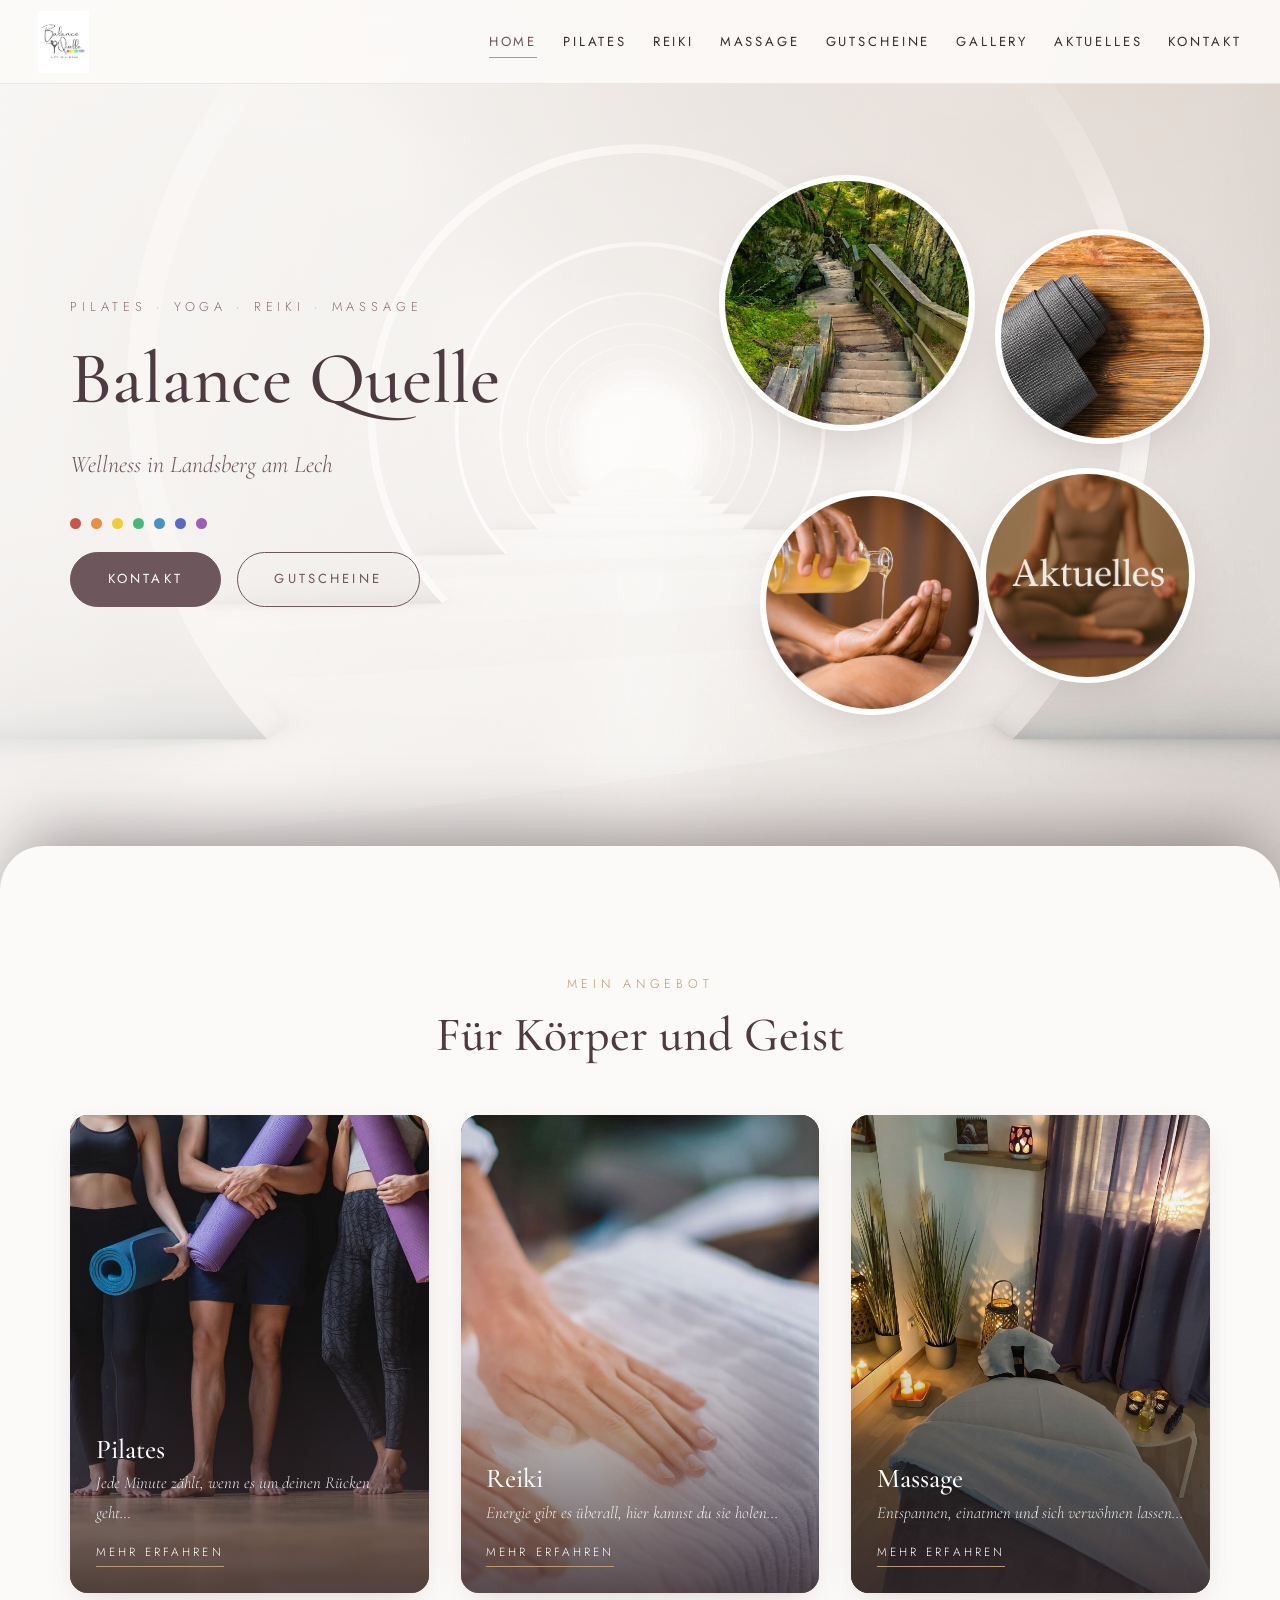
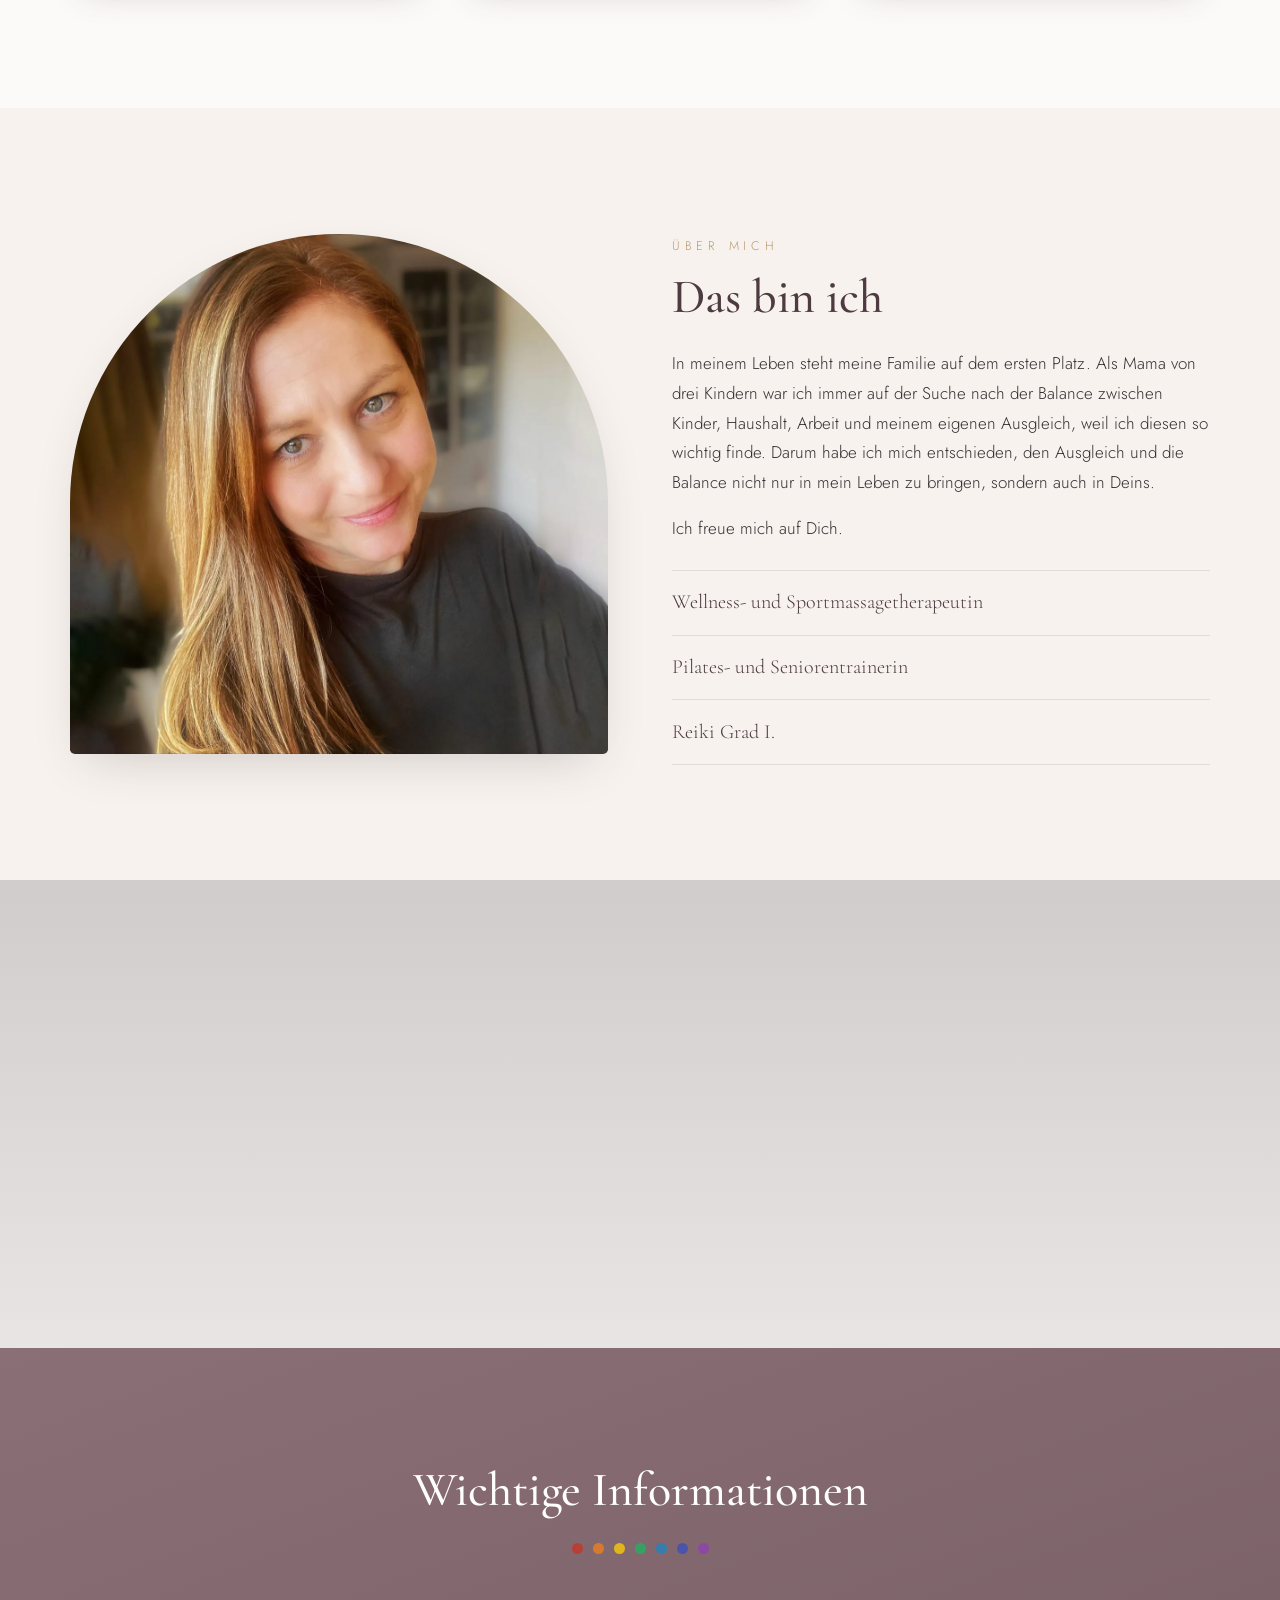
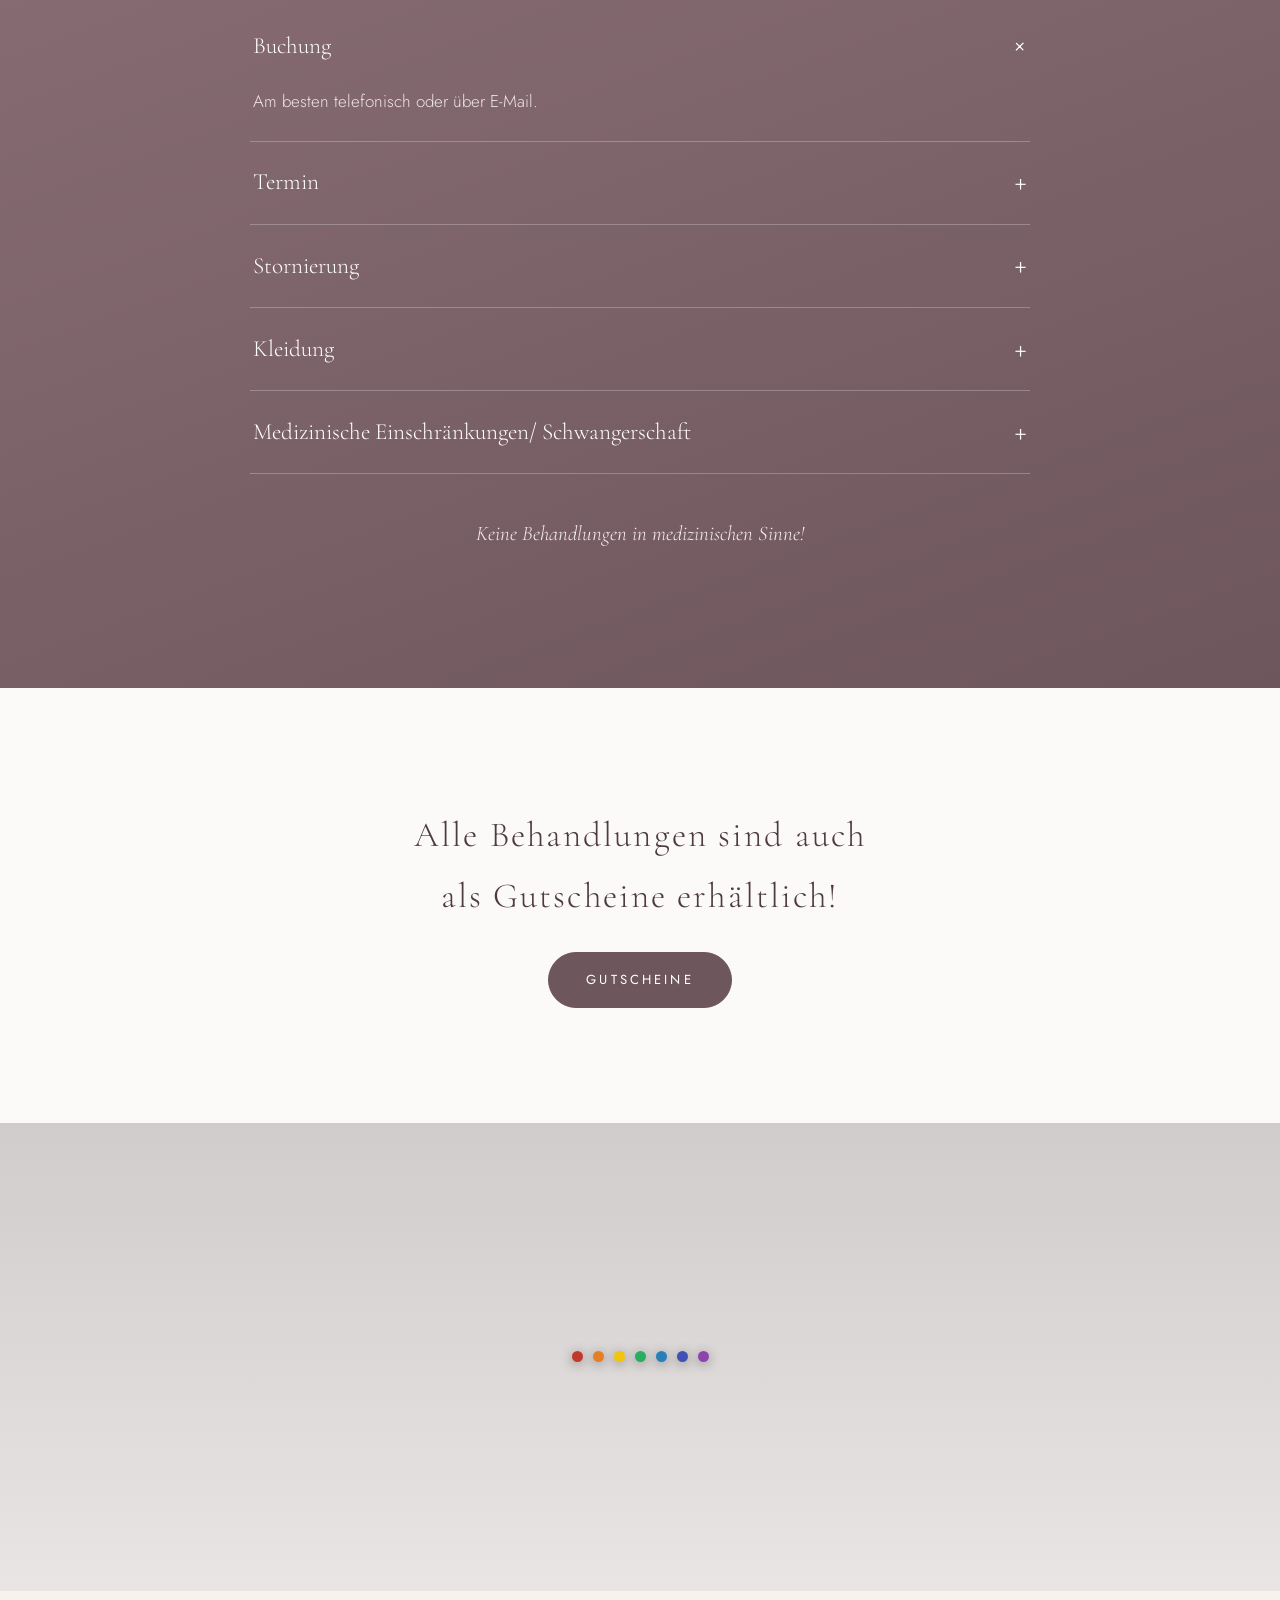
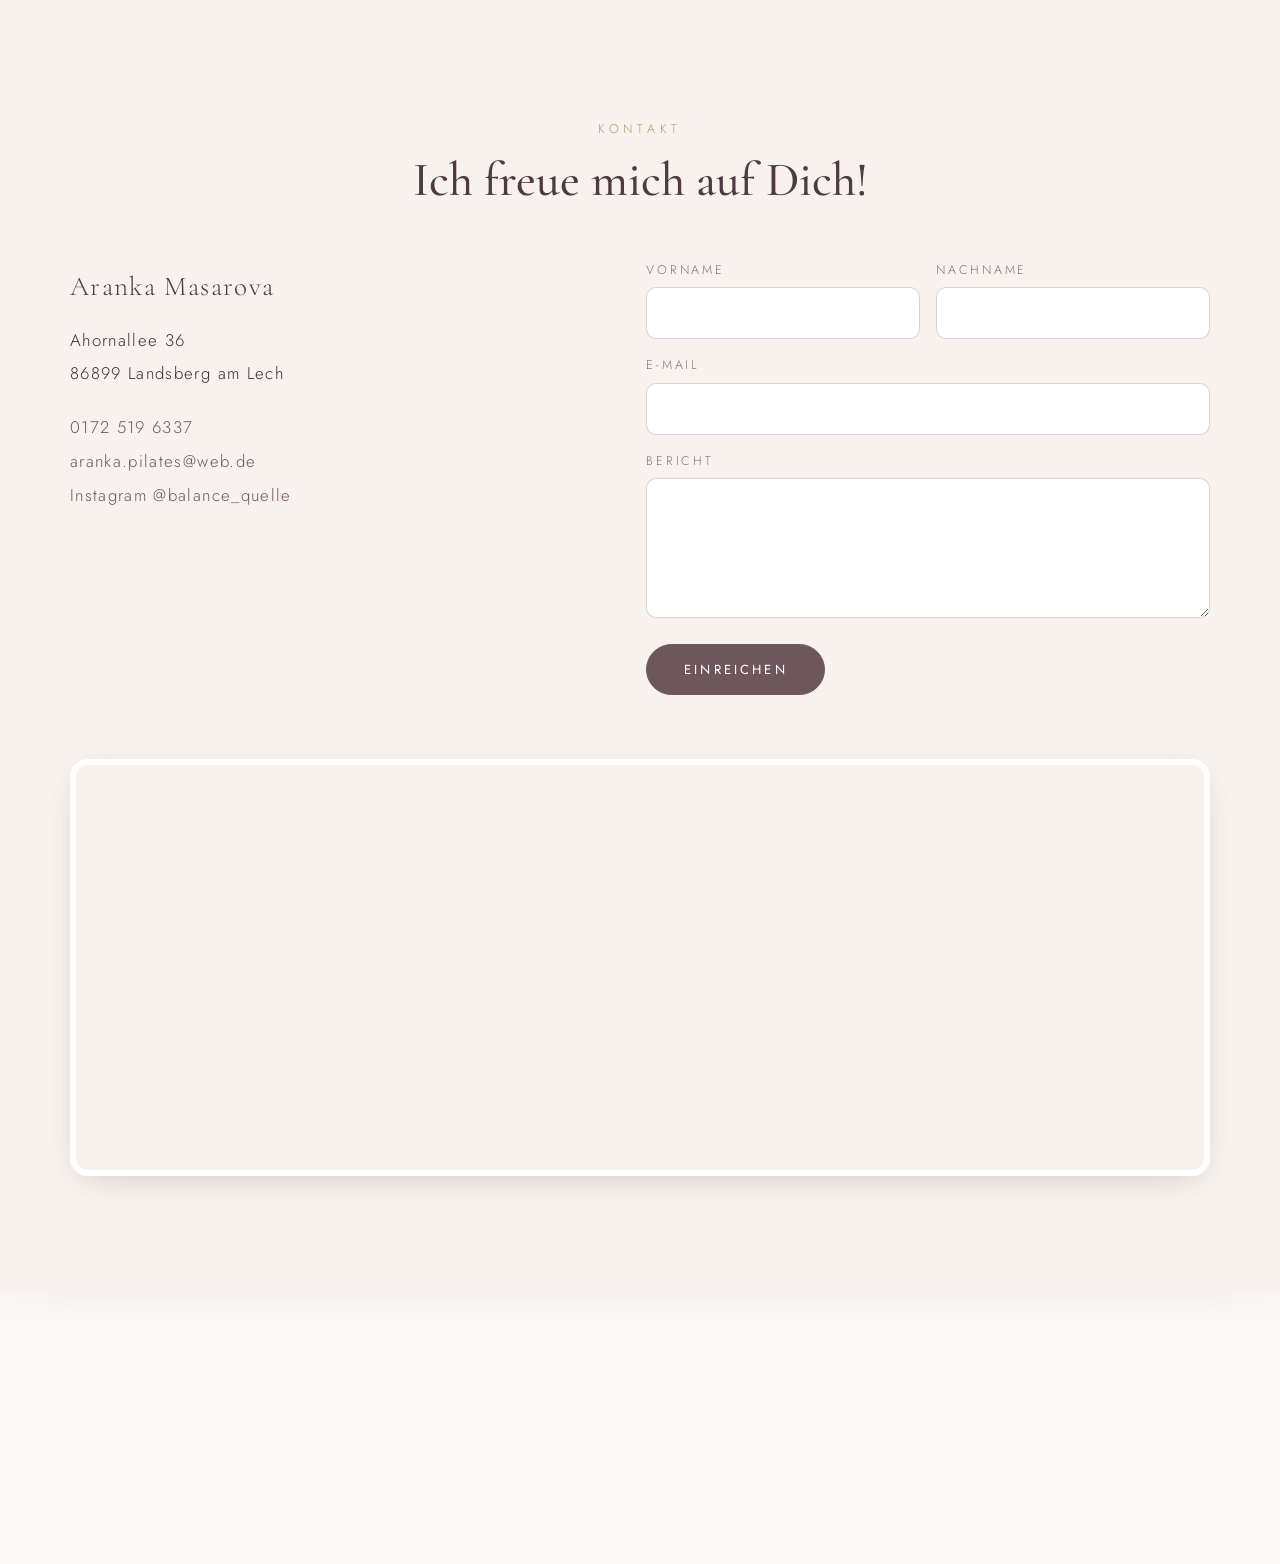
==== index.html @ eddbb072 "Mapa v sekci Kontakt (Google Maps embed, Ahornallee 36) Souřadnice převzaté ze strukturovaných dat p" ====
<!DOCTYPE html>
<html lang="de">
<head>
  <meta charset="UTF-8">
  <meta name="viewport" content="width=device-width, initial-scale=1.0">
  <title>Balance Quelle – Pilates, Reiki, Massage | Wellness | Ahornallee 36, 86899 Landsberg am Lech</title>
  <meta name="description" content="Balance Quelle – Pilates, Yoga, Reiki und Massage in Landsberg am Lech. Aranka Masarova, Ahornallee 36, 86899 Landsberg am Lech.">
  <link rel="icon" type="image/png" href="assets/img/web/logo.png">
  <link rel="preconnect" href="https://fonts.googleapis.com">
  <link rel="preconnect" href="https://fonts.gstatic.com" crossorigin>
  <link href="https://fonts.googleapis.com/css2?family=Cormorant+Garamond:ital,wght@0,400;0,500;0,600;1,400;1,500&family=Jost:wght@300;400;500&display=swap" rel="stylesheet">
  <link rel="stylesheet" href="assets/css/style.css?v=4">
</head>
<body>

<header class="site-header">
  <div class="nav-inner">
    <a class="brand" href="index.html" aria-label="Balance Quelle – Startseite">
      <img src="assets/img/web/logo.png" alt="Balance Quelle – Pilates, Yoga, Reiki, Massage">
    </a>
    <button class="nav-toggle" aria-label="Menü öffnen">
      <span></span><span></span><span></span>
    </button>
    <nav class="main-nav" aria-label="Hauptnavigation">
      <ul>
        <li><a href="index.html" aria-current="page">Home</a></li>
        <li><a href="pilates.html">Pilates</a></li>
        <!-- Sekce Jóga je připravená (yoga.html) – až budou podklady, stačí odkomentovat: -->
        <!-- <li><a href="yoga.html">Yoga</a></li> -->
        <li><a href="reiki.html">Reiki</a></li>
        <li><a href="massage.html">Massage</a></li>
        <li><a href="gutscheine.html">Gutscheine</a></li>
        <li><a href="galerie.html">Gallery</a></li>
        <li><a href="aktuelles.html">Aktuelles</a></li>
        <li><a href="#kontakt">Kontakt</a></li>
      </ul>
    </nav>
  </div>
</header>

<main>

  <!-- Hero — video na pozadí jako na původním webu (zpomalená spirála) -->
  <section class="hero">
    <video class="hero-video" autoplay muted loop playsinline data-rate="0.5"
           poster="assets/img/web/hero-poster.jpg" aria-hidden="true">
      <source src="assets/video/hero-spirale.mp4" type="video/mp4">
    </video>
    <div class="hero-veil" aria-hidden="true"></div>
    <div class="container hero-grid">
      <div class="hero-copy">
        <p class="eyebrow">Pilates · Yoga · Reiki · Massage</p>
        <h1>Balance Quelle</h1>
        <p class="hero-sub">Wellness in Landsberg am Lech</p>
        <ul class="chakra-dots left" aria-hidden="true">
          <li></li><li></li><li></li><li></li><li></li><li></li><li></li>
        </ul>
        <div class="hero-actions">
          <a class="btn solid" href="#kontakt">Kontakt</a>
          <a class="btn ghost" href="gutscheine.html">Gutscheine</a>
        </div>
      </div>
      <div class="hero-collage">
        <figure class="c1" data-parallax="0.05" aria-hidden="true"><img src="assets/img/web/home-waldweg.jpg" alt=""></figure>
        <figure class="c2" data-parallax="0.12" aria-hidden="true"><img src="assets/img/web/home-pilatesmatte.jpg" alt=""></figure>
        <figure class="c3" data-parallax="0.2" aria-hidden="true"><img src="assets/img/web/home-aromaoel.jpg" alt=""></figure>
        <a class="c4" href="aktuelles.html" data-parallax="0.16">
          <img src="assets/img/web/aktuelles-meditation.jpg" alt="Aktuelles">
        </a>
      </div>
    </div>
  </section>

  <div class="sheet">

  <!-- Angebote -->
  <section class="section">
    <div class="container">
      <div class="section-head reveal">
        <p class="eyebrow">Mein Angebot</p>
        <h2>Für Körper und Geist</h2>
      </div>
      <div class="cards">
        <article class="card reveal">
          <img src="assets/img/web/pilates-gruppe.jpg" alt="Pilates">
          <div class="card-body">
            <h3>Pilates</h3>
            <p>Jede Minute zählt, wenn es um deinen Rücken geht…</p>
            <a class="card-link" href="pilates.html">Mehr erfahren</a>
          </div>
        </article>
        <article class="card reveal">
          <img src="assets/img/web/reiki-behandlung.jpg" alt="Reiki">
          <div class="card-body">
            <h3>Reiki</h3>
            <p>Energie gibt es überall, hier kannst du sie holen...</p>
            <a class="card-link" href="reiki.html">Mehr erfahren</a>
          </div>
        </article>
        <article class="card reveal">
          <img src="assets/img/web/galerie-massage.jpg" alt="Massage">
          <div class="card-body">
            <h3>Massage</h3>
            <p>Entspannen, einatmen und sich verwöhnen lassen...</p>
            <a class="card-link" href="massage.html">Mehr erfahren</a>
          </div>
        </article>
      </div>
    </div>
  </section>

  <!-- Über mich -->
  <section class="section tinted" id="ueber-mich">
    <div class="container split">
      <div class="split-media arch reveal">
        <img src="assets/img/web/aranka-portrait.jpg" alt="Aranka Masarova">
      </div>
      <div class="reveal">
        <p class="eyebrow" style="color: var(--gold); letter-spacing: .38em; text-transform: uppercase; font-size: .78rem;">Über mich</p>
        <h2>Das bin ich</h2>
        <p>In meinem Leben steht meine Familie auf dem ersten Platz. Als Mama von drei Kindern war ich immer auf der Suche nach der Balance zwischen Kinder, Haushalt, Arbeit und meinem eigenen Ausgleich, weil ich diesen so wichtig finde. Darum habe ich mich entschieden, den Ausgleich und die Balance nicht nur in mein Leben zu bringen, sondern auch in Deins.</p>
        <p>Ich freue mich auf Dich.</p>
        <ul class="creds">
          <li>Wellness- und Sportmassagetherapeutin</li>
          <li>Pilates- und Seniorentrainerin</li>
          <li>Reiki Grad I.</li>
        </ul>
      </div>
    </div>
  </section>

  <!-- Parallaxový pás — pevné pozadí -->
  <div class="parallax-band" style="background-image: url('assets/img/web/galerie-oele.jpg');" role="presentation"></div>

  <!-- Wichtige Informationen -->
  <section class="section mauve" id="informationen">
    <div class="container">
      <div class="section-head reveal">
        <h2>Wichtige Informationen</h2>
        <ul class="chakra-dots" aria-hidden="true">
          <li></li><li></li><li></li><li></li><li></li><li></li><li></li>
        </ul>
      </div>
      <div class="accordion reveal">
        <details open>
          <summary>Buchung</summary>
          <div class="acc-body"><p>Am besten telefonisch oder über E-Mail.</p></div>
        </details>
        <details>
          <summary>Termin</summary>
          <div class="acc-body"><p>Komm bitte für den Termin rechtzeitig, Verspätungen führen zu einer kürzeren Behandlungs - oder Pilateszeit.</p></div>
        </details>
        <details>
          <summary>Stornierung</summary>
          <div class="acc-body"><p>Ich bitte um Verständnis, dass ich die Termine, die nicht spätestens 24 Stunden vorher abgesagt wurden, mit 60% des Anwendungspreises in Rechnung stelle.</p></div>
        </details>
        <details>
          <summary>Kleidung</summary>
          <div class="acc-body"><p>Bei Massagen und Reikibehandlungen ist keine spezielle Kleidung nötig. Bei Pilates nimm bitte bequeme Sportkleidung und ein Handtuch mit.</p></div>
        </details>
        <details>
          <summary>Medizinische Einschränkungen/ Schwangerschaft</summary>
          <div class="acc-body"><p>Bitte teile mit mir vorhandene medizinische Einschränkungen, die Einnahme von Medikamenten oder eine Schwangerschaft bei der Terminvereinbarung mit.</p></div>
        </details>
      </div>
      <p class="notice reveal">Keine Behandlungen in medizinischen Sinne!</p>
    </div>
  </section>

  <!-- Gutscheine -->
  <section class="section voucher-band">
    <div class="container reveal">
      <p class="big">Alle Behandlungen sind auch<br>als Gutscheine erhältlich!</p>
      <a class="btn solid" href="gutscheine.html">Gutscheine</a>
    </div>
  </section>

  <!-- Parallaxový pás — pevné pozadí -->
  <div class="parallax-band" style="background-image: url('assets/img/web/massage-kerzen.jpg');" role="presentation">
    <ul class="chakra-dots" aria-hidden="true">
      <li></li><li></li><li></li><li></li><li></li><li></li><li></li>
    </ul>
  </div>

  <!-- Kontakt -->
  <section class="section tinted" id="kontakt">
    <div class="container">
      <div class="section-head reveal">
        <p class="eyebrow">Kontakt</p>
        <h2>Ich freue mich auf Dich!</h2>
      </div>
      <div class="contact-grid">
        <div class="contact-details reveal">
          <p class="name">Aranka Masarova</p>
          <p>Ahornallee 36</p>
          <p>86899 Landsberg am Lech</p>
          <div class="contact-links">
            <a href="tel:+491725196337">0172 519 6337</a>
            <a href="mailto:aranka.pilates@web.de">aranka.pilates@web.de</a>
            <a href="https://www.instagram.com/balance_quelle/" target="_blank" rel="noopener">Instagram @balance_quelle</a>
          </div>
        </div>
        <form class="contact-form reveal">
          <div class="row">
            <div>
              <label for="vorname">Vorname</label>
              <input type="text" id="vorname" name="vorname" required>
            </div>
            <div>
              <label for="nachname">Nachname</label>
              <input type="text" id="nachname" name="nachname" required>
            </div>
          </div>
          <div>
            <label for="email">E-mail</label>
            <input type="email" id="email" name="email" required>
          </div>
          <div>
            <label for="bericht">Bericht</label>
            <textarea id="bericht" name="bericht" required></textarea>
          </div>
          <button class="btn solid" type="submit">Einreichen</button>
        </form>
      </div>
      <div class="map-wrap reveal">
        <iframe
          src="https://maps.google.com/maps?q=Ahornallee%2036%2C%2086899%20Landsberg%20am%20Lech&ll=48.05677,10.85993&z=15&output=embed"
          title="Karte – Balance Quelle, Ahornallee 36, 86899 Landsberg am Lech"
          loading="lazy"
          referrerpolicy="no-referrer-when-downgrade"
          allowfullscreen></iframe>
      </div>
    </div>
  </section>

  </div><!-- /.sheet -->

</main>

<footer class="site-footer">
  <div class="container">
    <div class="footer-grid">
      <img src="assets/img/web/logo-mauve.png" alt="Balance Quelle">
      <nav class="footer-nav" aria-label="Fußnavigation">
        <a href="index.html">Home</a>
        <a href="pilates.html">Pilates</a>
        <a href="reiki.html">Reiki</a>
        <a href="massage.html">Massage</a>
        <a href="gutscheine.html">Gutscheine</a>
        <a href="galerie.html">Gallery</a>
        <a href="aktuelles.html">Aktuelles</a>
        <a href="impressum.html">Impressum</a>
        <a href="datenschutz.html">Datenschutzerklärung</a>
      </nav>
      <div class="social">
        <a href="https://www.instagram.com/balance_quelle/" target="_blank" rel="noopener" aria-label="Instagram">
          <svg viewBox="0 0 24 24" aria-hidden="true"><path d="M12 2.2c3.2 0 3.6 0 4.9.1 1.2.1 1.8.2 2.2.4.6.2 1 .5 1.4.9.4.4.7.8.9 1.4.2.4.4 1 .4 2.2.1 1.3.1 1.7.1 4.9s0 3.6-.1 4.9c-.1 1.2-.2 1.8-.4 2.2-.2.6-.5 1-.9 1.4-.4.4-.8.7-1.4.9-.4.2-1 .4-2.2.4-1.3.1-1.7.1-4.9.1s-3.6 0-4.9-.1c-1.2-.1-1.8-.2-2.2-.4-.6-.2-1-.5-1.4-.9-.4-.4-.7-.8-.9-1.4-.2-.4-.4-1-.4-2.2C2.2 15.6 2.2 15.2 2.2 12s0-3.6.1-4.9c.1-1.2.2-1.8.4-2.2.2-.6.5-1 .9-1.4.4-.4.8-.7 1.4-.9.4-.2 1-.4 2.2-.4C8.4 2.2 8.8 2.2 12 2.2m0-2.2C8.7 0 8.3 0 7 .1 5.8.1 4.9.3 4.1.6c-.8.3-1.5.7-2.2 1.4C1.2 2.7.8 3.4.5 4.2.2 5 .1 5.8 0 7.1 0 8.3 0 8.7 0 12s0 3.7.1 4.9c.1 1.3.3 2.1.5 2.9.3.8.7 1.5 1.4 2.2.7.7 1.4 1.1 2.2 1.4.8.3 1.6.4 2.9.5 1.2.1 1.6.1 4.9.1s3.7 0 4.9-.1c1.3-.1 2.1-.3 2.9-.5.8-.3 1.5-.7 2.2-1.4.7-.7 1.1-1.4 1.4-2.2.3-.8.4-1.6.5-2.9.1-1.2.1-1.6.1-4.9s0-3.7-.1-4.9c-.1-1.3-.3-2.1-.5-2.9-.3-.8-.7-1.5-1.4-2.2C21.3 1.2 20.6.8 19.8.5 19 .2 18.2.1 16.9 0 15.7 0 15.3 0 12 0z"/><path d="M12 5.8A6.2 6.2 0 1 0 18.2 12 6.2 6.2 0 0 0 12 5.8zm0 10.2A4 4 0 1 1 16 12a4 4 0 0 1-4 4z"/><circle cx="18.4" cy="5.6" r="1.4"/></svg>
          <span>@balance_quelle</span>
        </a>
      </div>
    </div>
    <div class="footer-bottom">
      <p>Balance Quelle · Aranka Masarova · Ahornallee 36 · 86899 Landsberg am Lech</p>
    </div>
  </div>
</footer>

<script src="assets/js/main.js?v=4"></script>
</body>
</html>
---- assets/css/style.css ----
/* ============================================================
   Balance Quelle — balance-quelle.com
   Farben & Typografie abgeleitet vom Logo (Mauve + Chakra-Punkte)
   ============================================================ */

:root {
  --mauve: #8b6f76;
  --mauve-dark: #6e565d;
  --mauve-deep: #4d3b41;
  --ink: #372e32;
  --cream: #f7f2ee;
  --warm-white: #fcfaf8;
  --sand: #d9c7ba;
  --sand-light: #ece0d7;
  --gold: #b99a6b;
  --font-display: "Cormorant Garamond", Georgia, serif;
  --font-body: "Jost", "Helvetica Neue", Arial, sans-serif;
  --nav-h: 84px;
  --radius: 18px;
  --shadow-soft: 0 18px 50px -18px rgba(77, 59, 65, 0.25);
  --shadow-card: 0 10px 34px -14px rgba(77, 59, 65, 0.28);
}

*, *::before, *::after { box-sizing: border-box; }

html { scroll-behavior: smooth; }

body {
  margin: 0;
  font-family: var(--font-body);
  font-weight: 300;
  font-size: 1.06rem;
  line-height: 1.75;
  color: var(--ink);
  background: var(--warm-white);
  -webkit-font-smoothing: antialiased;
}

img { max-width: 100%; display: block; }

a { color: var(--mauve-dark); text-decoration: none; transition: color .25s ease; }
a:hover { color: var(--gold); }

h1, h2, h3 {
  font-family: var(--font-display);
  font-weight: 500;
  line-height: 1.15;
  color: var(--mauve-deep);
  margin: 0 0 .5em;
}

h1 { font-size: clamp(2.6rem, 6vw, 4.6rem); }
h2 { font-size: clamp(2rem, 4vw, 3rem); }
h3 { font-size: clamp(1.35rem, 2.2vw, 1.7rem); }

.container {
  width: min(1140px, 92vw);
  margin-inline: auto;
}

/* ---------- Chakra-Punkte (Markenzeichen aus dem Logo) ---------- */

.chakra-dots {
  display: flex;
  gap: 10px;
  justify-content: center;
  padding: 0;
  margin: 1.4rem auto;
  list-style: none;
}
.chakra-dots li {
  width: 11px; height: 11px;
  border-radius: 50%;
  opacity: .85;
}
.chakra-dots li:nth-child(1) { background: #c0392b; }
.chakra-dots li:nth-child(2) { background: #e67e22; }
.chakra-dots li:nth-child(3) { background: #f1c40f; }
.chakra-dots li:nth-child(4) { background: #27ae60; }
.chakra-dots li:nth-child(5) { background: #2980b9; }
.chakra-dots li:nth-child(6) { background: #3f51b5; }
.chakra-dots li:nth-child(7) { background: #8e44ad; }
.chakra-dots.left { justify-content: flex-start; margin-left: 0; }

/* ---------- Header / Navigation ---------- */

.site-header {
  position: fixed;
  inset: 0 0 auto 0;
  z-index: 100;
  height: var(--nav-h);
  display: flex;
  align-items: center;
  background: rgba(252, 250, 248, 0.92);
  backdrop-filter: blur(12px);
  -webkit-backdrop-filter: blur(12px);
  border-bottom: 1px solid rgba(139, 111, 118, 0.14);
  transition: box-shadow .3s ease;
}
.site-header.scrolled { box-shadow: 0 8px 30px -18px rgba(77, 59, 65, .35); }

.nav-inner {
  width: min(1240px, 94vw);
  margin-inline: auto;
  display: flex;
  align-items: center;
  justify-content: space-between;
  gap: 1rem;
}

.brand { display: flex; align-items: center; gap: .8rem; }
.brand img { height: 62px; width: auto; }

.main-nav ul {
  display: flex;
  gap: clamp(.9rem, 2vw, 1.9rem);
  list-style: none;
  margin: 0; padding: 0;
}
.main-nav a {
  font-size: .82rem;
  font-weight: 400;
  letter-spacing: .22em;
  text-transform: uppercase;
  color: var(--ink);
  padding: .4rem 0;
  position: relative;
}
.main-nav a::after {
  content: "";
  position: absolute;
  left: 0; bottom: 0;
  width: 100%; height: 1.5px;
  background: var(--gold);
  transform: scaleX(0);
  transform-origin: left;
  transition: transform .3s ease;
}
.main-nav a:hover::after,
.main-nav a[aria-current="page"]::after { transform: scaleX(1); }
.main-nav a[aria-current="page"] { color: var(--mauve-dark); }

.nav-toggle {
  display: none;
  background: none;
  border: 0;
  padding: .5rem;
  cursor: pointer;
}
.nav-toggle span {
  display: block;
  width: 26px; height: 2px;
  background: var(--ink);
  margin: 6px 0;
  transition: transform .3s ease, opacity .3s ease;
}

@media (max-width: 900px) {
  .nav-toggle { display: block; }
  .main-nav {
    position: fixed;
    top: var(--nav-h);
    left: 0; right: 0;
    background: var(--warm-white);
    border-bottom: 1px solid rgba(139, 111, 118, 0.14);
    max-height: 0;
    overflow: hidden;
    transition: max-height .4s ease;
  }
  .main-nav.open { max-height: 70vh; box-shadow: var(--shadow-soft); }
  .main-nav ul {
    flex-direction: column;
    gap: 0;
    padding: 1rem 0;
  }
  .main-nav li { text-align: center; }
  .main-nav a { display: block; padding: .8rem 0; }
  body.nav-open .nav-toggle span:nth-child(1) { transform: translateY(8px) rotate(45deg); }
  body.nav-open .nav-toggle span:nth-child(2) { opacity: 0; }
  body.nav-open .nav-toggle span:nth-child(3) { transform: translateY(-8px) rotate(-45deg); }
}

/* ---------- Vrstvení při scrollu ----------
   Hero je „připnuté" (sticky) a obsah v .sheet se přes něj nasouvá.
   Patička leží pod obsahem (z-index -1) a odkrývá se na konci stránky. */

.sheet {
  position: relative;
  z-index: 1;
  background: var(--warm-white);
  border-radius: 44px 44px 0 0;
  margin-top: -6svh;
  box-shadow: 0 -28px 70px -20px rgba(55, 41, 46, .5);
  overflow: clip;
}
.sheet.flat {
  margin-top: 0;
  border-radius: 0;
  box-shadow: none;
}

/* ---------- Hero (Startseite) ---------- */

.hero {
  position: sticky;
  top: 0;
  z-index: 0;
  min-height: 100svh;
  display: grid;
  align-items: center;
  padding-top: var(--nav-h);
  /* spodní rezerva, aby obsah nepřekryl nasouvající se .sheet */
  padding-bottom: calc(6svh + 2.5rem);
  background: var(--cream);
  overflow: hidden;
}

.hero-video {
  position: absolute;
  inset: 0;
  width: 100%;
  height: 100%;
  object-fit: cover;
}

.hero-veil {
  position: absolute;
  inset: 0;
  background:
    radial-gradient(1100px 600px at 85% 8%, rgba(217, 199, 186, .35), transparent 65%),
    linear-gradient(115deg, rgba(252, 250, 248, .92) 0%, rgba(252, 250, 248, .6) 48%, rgba(236, 224, 215, .3) 100%);
}

.hero-grid {
  position: relative;
  display: grid;
  grid-template-columns: 1.05fr .95fr;
  gap: clamp(2rem, 5vw, 5rem);
  align-items: center;
  padding-block: 3rem;
}

.hero-copy .eyebrow {
  font-size: .8rem;
  letter-spacing: .38em;
  text-transform: uppercase;
  color: var(--mauve);
  margin-bottom: 1.2rem;
}

.hero-copy h1 { margin-bottom: .3em; }

.hero-copy .hero-sub {
  font-family: var(--font-display);
  font-style: italic;
  font-size: clamp(1.2rem, 2vw, 1.5rem);
  color: var(--mauve-dark);
  margin: 0 0 2rem;
}

.hero-actions { display: flex; flex-wrap: wrap; gap: 1rem; }

.btn {
  display: inline-block;
  padding: .95rem 2.3rem;
  font-size: .82rem;
  font-weight: 400;
  letter-spacing: .24em;
  text-transform: uppercase;
  border-radius: 999px;
  border: 1px solid var(--mauve-dark);
  transition: all .3s ease;
}
.btn.solid {
  background: var(--mauve-dark);
  color: #fff;
}
.btn.solid:hover { background: var(--mauve-deep); border-color: var(--mauve-deep); color: #fff; }
.btn.ghost { color: var(--mauve-dark); }
.btn.ghost:hover { background: var(--mauve-dark); color: #fff; }

/* Bild-Collage rechts im Hero */
.hero-collage {
  position: relative;
  height: clamp(420px, 60vh, 620px);
}
.hero-collage figure,
.hero-collage a {
  position: absolute;
  margin: 0;
  overflow: hidden;
  box-shadow: var(--shadow-soft);
  border: 6px solid #fff;
}
.hero-collage img { width: 100%; height: 100%; object-fit: cover; }
/* čtyři kruhy jako na původním webu */
.hero-collage .c1 {
  width: 50%; aspect-ratio: 1;
  top: 0; left: 4%;
  border-radius: 50%;
}
.hero-collage .c2 {
  width: 42%; aspect-ratio: 1;
  right: 0; top: 10%;
  border-radius: 50%;
}
.hero-collage .c3 {
  width: 44%; aspect-ratio: 1;
  left: 12%; bottom: 0;
  border-radius: 50%;
}
.hero-collage .c4 {
  width: 42%; aspect-ratio: 1;
  right: 3%; bottom: 6%;
  border-radius: 50%;
  display: block;
  transition: transform .35s ease, box-shadow .35s ease;
}
.hero-collage a.c4:hover {
  transform: scale(1.04);
  box-shadow: 0 24px 60px -18px rgba(77, 59, 65, .45);
}

@media (max-width: 900px) {
  .hero-grid { grid-template-columns: 1fr; }
  .hero-collage { height: 420px; }
}

/* ---------- Sektionen ---------- */

.section { padding: clamp(4rem, 9vw, 7.5rem) 0; }
.section.tinted { background: var(--cream); }
.section.mauve {
  background: linear-gradient(160deg, var(--mauve) 0%, var(--mauve-dark) 100%);
  color: #f5edee;
}
.section.mauve h2, .section.mauve h3 { color: #fff; }

.section-head { text-align: center; max-width: 720px; margin: 0 auto 3.2rem; }
.section-head .eyebrow {
  font-size: .78rem;
  letter-spacing: .38em;
  text-transform: uppercase;
  color: var(--gold);
  margin-bottom: .8rem;
}

.split {
  display: grid;
  grid-template-columns: 1fr 1fr;
  gap: clamp(2.2rem, 5vw, 4.5rem);
  align-items: center;
}
.split.reverse > .split-media { order: 2; }
@media (max-width: 820px) {
  .split, .split.reverse { grid-template-columns: 1fr; }
  .split.reverse > .split-media { order: 0; }
}

.split-media { position: relative; }
.split-media img {
  width: 100%;
  border-radius: var(--radius);
  box-shadow: var(--shadow-soft);
}
.split-media.arch img { border-radius: 999px 999px var(--radius) var(--radius); }
.split-media::before {
  content: "";
  position: absolute;
  inset: 1.4rem -1.4rem -1.4rem 1.4rem;
  border: 1px solid var(--sand);
  border-radius: inherit;
  border-radius: var(--radius);
  z-index: -1;
}
.split-media.arch::before { border-radius: 999px 999px var(--radius) var(--radius); }

/* Angebot-Karten (Startseite) */
.cards {
  display: grid;
  grid-template-columns: repeat(3, 1fr);
  gap: clamp(1.2rem, 2.5vw, 2rem);
}
@media (max-width: 820px) { .cards { grid-template-columns: 1fr; } }

.card {
  position: relative;
  border-radius: var(--radius);
  overflow: hidden;
  box-shadow: var(--shadow-card);
  aspect-ratio: 3/4;
  display: flex;
  align-items: flex-end;
  color: #fff;
  background: var(--mauve-deep);
}
.card img {
  position: absolute;
  inset: 0;
  width: 100%; height: 100%;
  object-fit: cover;
  transition: transform .8s ease;
}
.card:hover img { transform: scale(1.06); }
.card::after {
  content: "";
  position: absolute;
  inset: 0;
  background: linear-gradient(to top, rgba(55, 41, 46, .82) 0%, rgba(55, 41, 46, .05) 55%);
}
.card-body {
  position: relative;
  z-index: 1;
  padding: 1.6rem;
  width: 100%;
}
.card-body h3 { color: #fff; margin-bottom: .2rem; }
.card-body p {
  margin: 0;
  font-family: var(--font-display);
  font-style: italic;
  font-size: 1.05rem;
  opacity: .9;
}
.card-body .card-link {
  display: inline-block;
  margin-top: .9rem;
  font-size: .74rem;
  letter-spacing: .26em;
  text-transform: uppercase;
  color: #fff;
  border-bottom: 1px solid var(--gold);
  padding-bottom: .25rem;
}

/* Kredenzen / "Das bin ich" */
.creds { list-style: none; margin: 1.6rem 0 0; padding: 0; }
.creds li {
  padding: .9rem 0;
  border-bottom: 1px solid rgba(139, 111, 118, .18);
  font-family: var(--font-display);
  font-size: 1.25rem;
  color: var(--mauve-deep);
}
.creds li:first-child { border-top: 1px solid rgba(139, 111, 118, .18); }

/* Akkordeon — Wichtige Informationen */
.accordion { max-width: 780px; margin-inline: auto; }
.accordion details {
  border-bottom: 1px solid rgba(255, 255, 255, .25);
}
.accordion summary {
  cursor: pointer;
  list-style: none;
  display: flex;
  justify-content: space-between;
  align-items: center;
  gap: 1rem;
  padding: 1.3rem .2rem;
  font-family: var(--font-display);
  font-size: 1.45rem;
  color: #fff;
}
.accordion summary::-webkit-details-marker { display: none; }
.accordion summary::after {
  content: "+";
  font-family: var(--font-body);
  font-size: 1.4rem;
  font-weight: 300;
  transition: transform .3s ease;
}
.accordion details[open] summary::after { transform: rotate(45deg); }
.accordion .acc-body { padding: 0 .2rem 1.5rem; opacity: .94; }
.accordion .acc-body p { margin: 0; }

.notice {
  text-align: center;
  font-family: var(--font-display);
  font-style: italic;
  font-size: 1.3rem;
  margin-top: 2.6rem;
}

/* Gutschein-Band */
.voucher-band { text-align: center; }
.voucher-band p.big {
  font-family: var(--font-display);
  font-size: clamp(1.5rem, 3vw, 2.2rem);
  letter-spacing: .06em;
  color: var(--mauve-deep);
  margin: 0 0 1.6rem;
}

/* ---------- Unterseiten: Seiten-Hero ---------- */

.page-hero {
  position: sticky;
  top: 0;
  z-index: 0;
  min-height: 72vh;
  display: grid;
  align-items: end;
  padding-top: var(--nav-h);
  color: #fff;
  isolation: isolate;
  overflow: hidden;
}
.page-hero img.bg,
.page-hero video.bg {
  position: absolute;
  inset: 0;
  width: 100%; height: 100%;
  object-fit: cover;
  z-index: -2;
}
.page-hero::after {
  content: "";
  position: absolute;
  inset: 0;
  background: linear-gradient(to top, rgba(55, 41, 46, .78), rgba(55, 41, 46, .18) 60%);
  z-index: -1;
}
/* spodní rezerva, aby text nepřekryl nasouvající se .sheet */
.page-hero .container { padding-block: 3.5rem calc(6svh + 4rem); }
.page-hero h1 { color: #fff; margin-bottom: .15em; }
.page-hero .lede {
  font-family: var(--font-display);
  font-style: italic;
  font-size: clamp(1.25rem, 2.4vw, 1.7rem);
  margin: 0;
  max-width: 34ch;
}

/* Preise */
.price-list {
  max-width: 780px;
  margin-inline: auto;
  list-style: none;
  padding: 0;
}
.price-list li {
  display: grid;
  grid-template-columns: 1fr auto;
  gap: 1rem;
  align-items: baseline;
  padding: 1.35rem .2rem;
  border-bottom: 1px solid rgba(139, 111, 118, .2);
}
.price-list .what { font-family: var(--font-display); font-size: 1.4rem; color: var(--mauve-deep); }
.price-list .meta { display: block; font-family: var(--font-body); font-size: .95rem; color: var(--mauve); letter-spacing: .04em; }
.price-list .price {
  font-family: var(--font-display);
  font-size: 1.6rem;
  color: var(--gold);
  white-space: nowrap;
}
.price-note { text-align: center; margin-top: 2rem; font-style: normal; }

.closing {
  text-align: center;
  font-family: var(--font-display);
  font-style: italic;
  font-size: clamp(1.4rem, 2.6vw, 1.9rem);
  color: var(--mauve-dark);
}

/* Fragenliste (Pilates) */
.questions { max-width: 720px; margin-inline: auto; }
.questions p {
  font-family: var(--font-display);
  font-size: clamp(1.25rem, 2.2vw, 1.6rem);
  color: var(--mauve-deep);
  text-align: center;
  margin: 1.6rem 0;
}

/* Galerie */
.masonry {
  columns: 3 300px;
  column-gap: 1.2rem;
}
.masonry figure {
  margin: 0 0 1.2rem;
  break-inside: avoid;
  border-radius: var(--radius);
  overflow: hidden;
  box-shadow: var(--shadow-card);
}
.masonry img {
  width: 100%;
  transition: transform .7s ease;
}
.masonry figure:hover img { transform: scale(1.04); }

/* Gutscheine */
.voucher-grid {
  display: grid;
  grid-template-columns: repeat(auto-fit, minmax(290px, 1fr));
  gap: clamp(1.2rem, 2.5vw, 2rem);
}
.voucher-grid figure {
  margin: 0;
  border-radius: var(--radius);
  overflow: hidden;
  box-shadow: var(--shadow-card);
  transition: transform .35s ease;
}
.voucher-grid figure:hover { transform: translateY(-6px); }

/* Aktuelles */
.posts {
  display: grid;
  grid-template-columns: repeat(auto-fit, minmax(300px, 420px));
  justify-content: center;
  gap: clamp(1.4rem, 3vw, 2.4rem);
}
.post-card {
  background: #fff;
  border-radius: var(--radius);
  overflow: hidden;
  box-shadow: var(--shadow-card);
}
.post-card img { width: 100%; }
.post-card .post-body { padding: 1.4rem 1.6rem 1.8rem; }
.post-card .post-date {
  font-size: .8rem;
  letter-spacing: .2em;
  text-transform: uppercase;
  color: var(--mauve);
}
.post-card h3 { margin: .3rem 0 0; }

/* ---------- Parallaxové pásy (pevné pozadí) ---------- */

.parallax-band {
  position: relative;
  min-height: 52vh;
  background-size: cover;
  background-position: center;
  background-attachment: fixed;
  display: grid;
  place-items: center;
}
.parallax-band::after {
  content: "";
  position: absolute;
  inset: 0;
  background: linear-gradient(rgba(55, 41, 46, .22), rgba(55, 41, 46, .1));
}
.parallax-band .chakra-dots {
  position: relative;
  z-index: 1;
  filter: drop-shadow(0 2px 6px rgba(0, 0, 0, .4));
}
.parallax-band .chakra-dots li { opacity: 1; }
/* iOS/dotyková zařízení neumí background-attachment: fixed */
@media (pointer: coarse) {
  .parallax-band { background-attachment: scroll; }
}

/* ---------- Kontakt ---------- */

.contact-grid {
  display: grid;
  grid-template-columns: 1fr 1.1fr;
  gap: clamp(2.2rem, 5vw, 4.5rem);
  align-items: start;
}
@media (max-width: 820px) { .contact-grid { grid-template-columns: 1fr; } }

.contact-details {
  font-size: 1.05rem;
  letter-spacing: .08em;
}
.contact-details .name {
  font-family: var(--font-display);
  font-size: 1.7rem;
  letter-spacing: .05em;
  color: var(--mauve-deep);
  margin-bottom: 1rem;
}
.contact-details p { margin: .2rem 0; }
.contact-details .contact-links { margin-top: 1.4rem; }
.contact-details .contact-links a { display: block; padding: .15rem 0; }

.contact-form { display: grid; gap: 1rem; }
.contact-form .row { display: grid; grid-template-columns: 1fr 1fr; gap: 1rem; }
@media (max-width: 560px) { .contact-form .row { grid-template-columns: 1fr; } }

.contact-form label {
  font-size: .78rem;
  letter-spacing: .22em;
  text-transform: uppercase;
  color: var(--mauve);
  display: block;
  margin-bottom: .35rem;
}
.contact-form input,
.contact-form textarea {
  width: 100%;
  font-family: var(--font-body);
  font-size: 1rem;
  font-weight: 300;
  color: var(--ink);
  background: #fff;
  border: 1px solid rgba(139, 111, 118, .3);
  border-radius: 10px;
  padding: .85rem 1rem;
  transition: border-color .25s ease, box-shadow .25s ease;
}
.contact-form input:focus,
.contact-form textarea:focus {
  outline: none;
  border-color: var(--mauve);
  box-shadow: 0 0 0 3px rgba(139, 111, 118, .14);
}
.contact-form textarea { min-height: 140px; resize: vertical; }
.contact-form button {
  justify-self: start;
  cursor: pointer;
  font-family: var(--font-body);
  background: var(--mauve-dark);
  color: #fff;
  border: 1px solid var(--mauve-dark);
}
.contact-form button:hover { background: var(--mauve-deep); }

/* Mapa v sekci Kontakt */
.map-wrap {
  margin-top: clamp(2.5rem, 5vw, 4rem);
  border-radius: var(--radius);
  overflow: hidden;
  box-shadow: var(--shadow-card);
  border: 6px solid #fff;
}
.map-wrap iframe {
  display: block;
  width: 100%;
  height: clamp(320px, 45vh, 460px);
  border: 0;
}

/* ---------- Footer ---------- */

.site-footer {
  position: sticky;
  bottom: 0;
  z-index: -1;
  background: var(--mauve-deep);
  color: rgba(255, 255, 255, .8);
  padding: 3.5rem 0 2rem;
  font-size: .95rem;
}
/* pojistka z JS: příliš vysoká patička se přestane odkrývat */
.site-footer.static { position: static; z-index: auto; }
.footer-grid {
  display: grid;
  grid-template-columns: auto 1fr auto;
  gap: 2rem;
  align-items: center;
}
@media (max-width: 720px) {
  .footer-grid { grid-template-columns: 1fr; text-align: center; justify-items: center; }
}
.site-footer img { height: 74px; }
.footer-nav { display: flex; flex-wrap: wrap; gap: 1.4rem; justify-content: center; }
.footer-nav a {
  color: rgba(255, 255, 255, .8);
  font-size: .78rem;
  letter-spacing: .22em;
  text-transform: uppercase;
}
.footer-nav a:hover { color: var(--gold); }
.social a {
  display: inline-flex;
  align-items: center;
  gap: .5rem;
  color: rgba(255, 255, 255, .85);
}
.social svg { width: 22px; height: 22px; fill: currentColor; }
.footer-bottom {
  margin-top: 2.4rem;
  padding-top: 1.4rem;
  border-top: 1px solid rgba(255, 255, 255, .15);
  text-align: center;
  font-size: .82rem;
  letter-spacing: .06em;
  color: rgba(255, 255, 255, .55);
}

/* ---------- Rechtstexte ---------- */

.legal { max-width: 820px; margin-inline: auto; }
.legal h1 { font-size: clamp(2.2rem, 4vw, 3.2rem); margin-bottom: 1.2em; }
.legal p { margin: 0 0 1.1em; }

/* ---------- Scroll-Reveal ---------- */

.reveal {
  opacity: 0;
  transform: translateY(28px);
  transition: opacity .8s ease, transform .8s ease;
}
.reveal.visible { opacity: 1; transform: none; }
@media (prefers-reduced-motion: reduce) {
  .reveal { opacity: 1; transform: none; transition: none; }
  html { scroll-behavior: auto; }
  .parallax-band { background-attachment: scroll; }
  .hero, .page-hero { position: relative; }
  .sheet { margin-top: 0; }
  .site-footer { position: static; z-index: auto; }
}
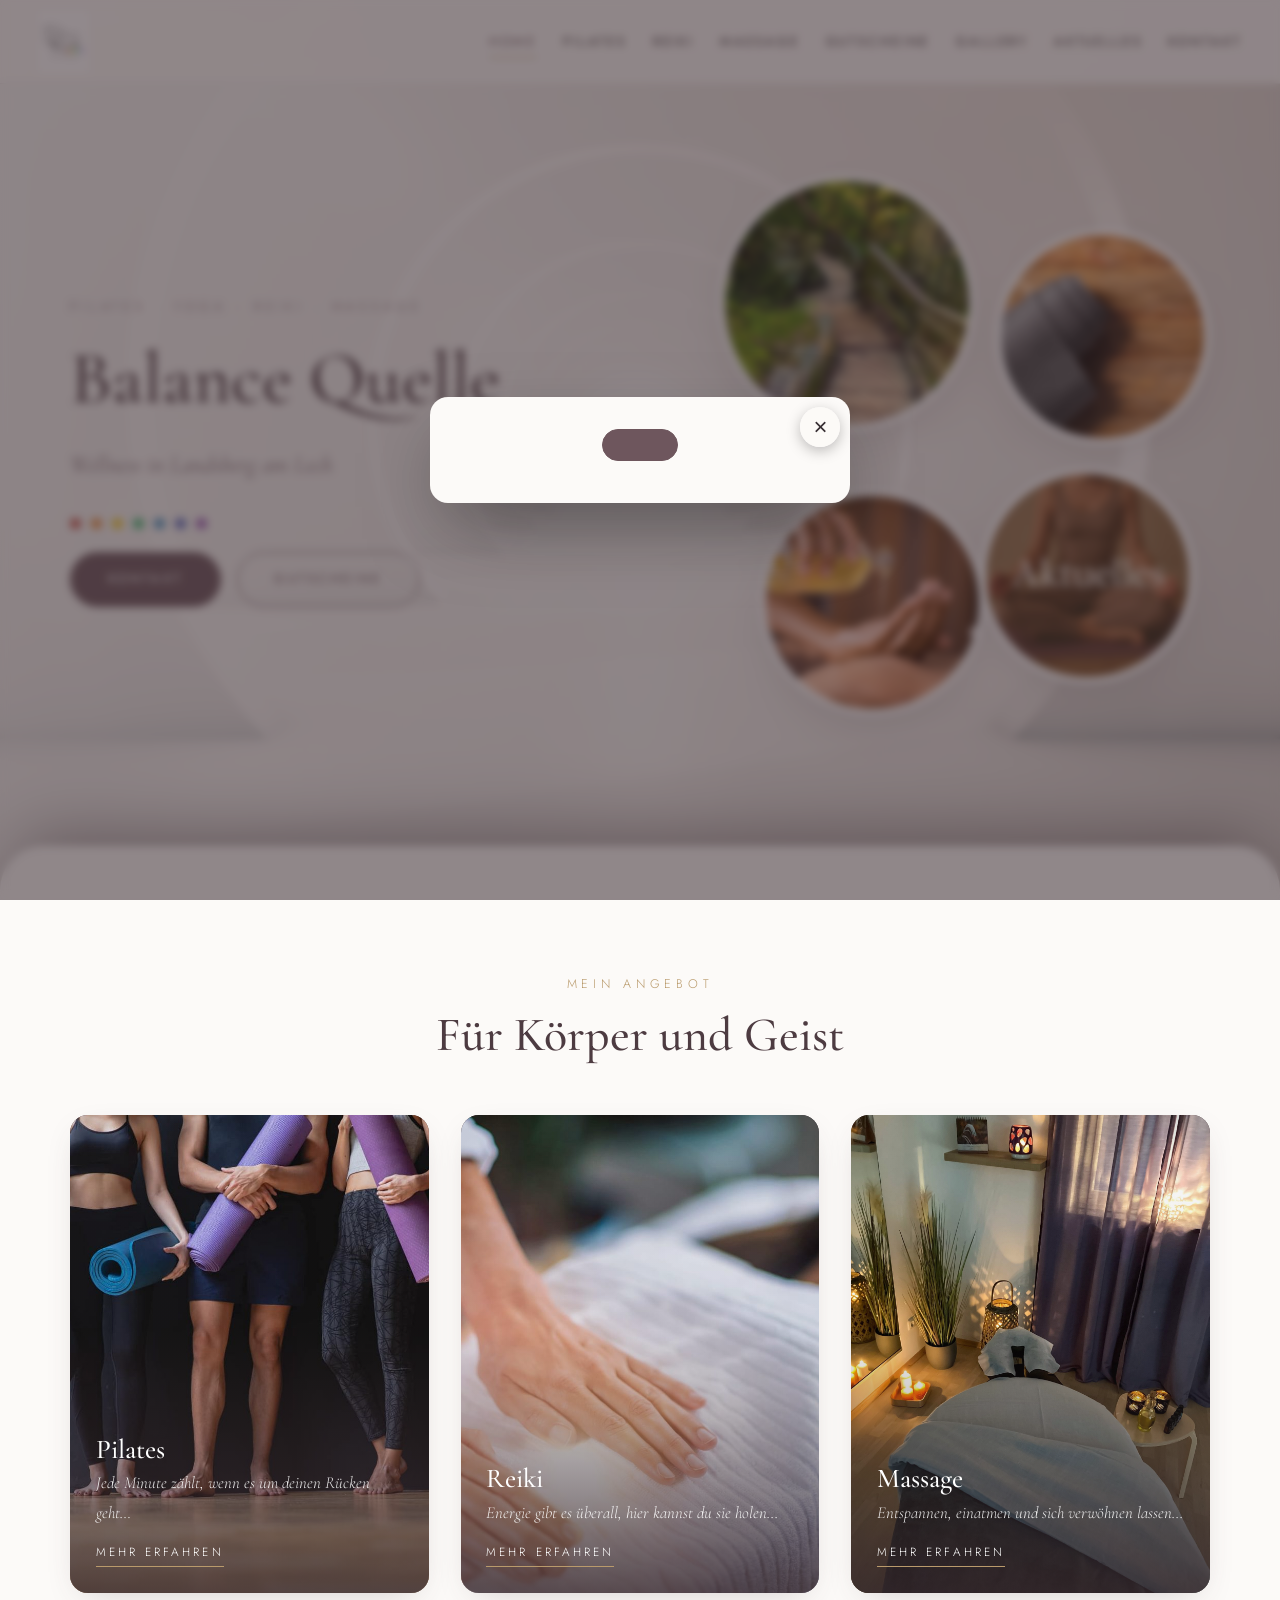
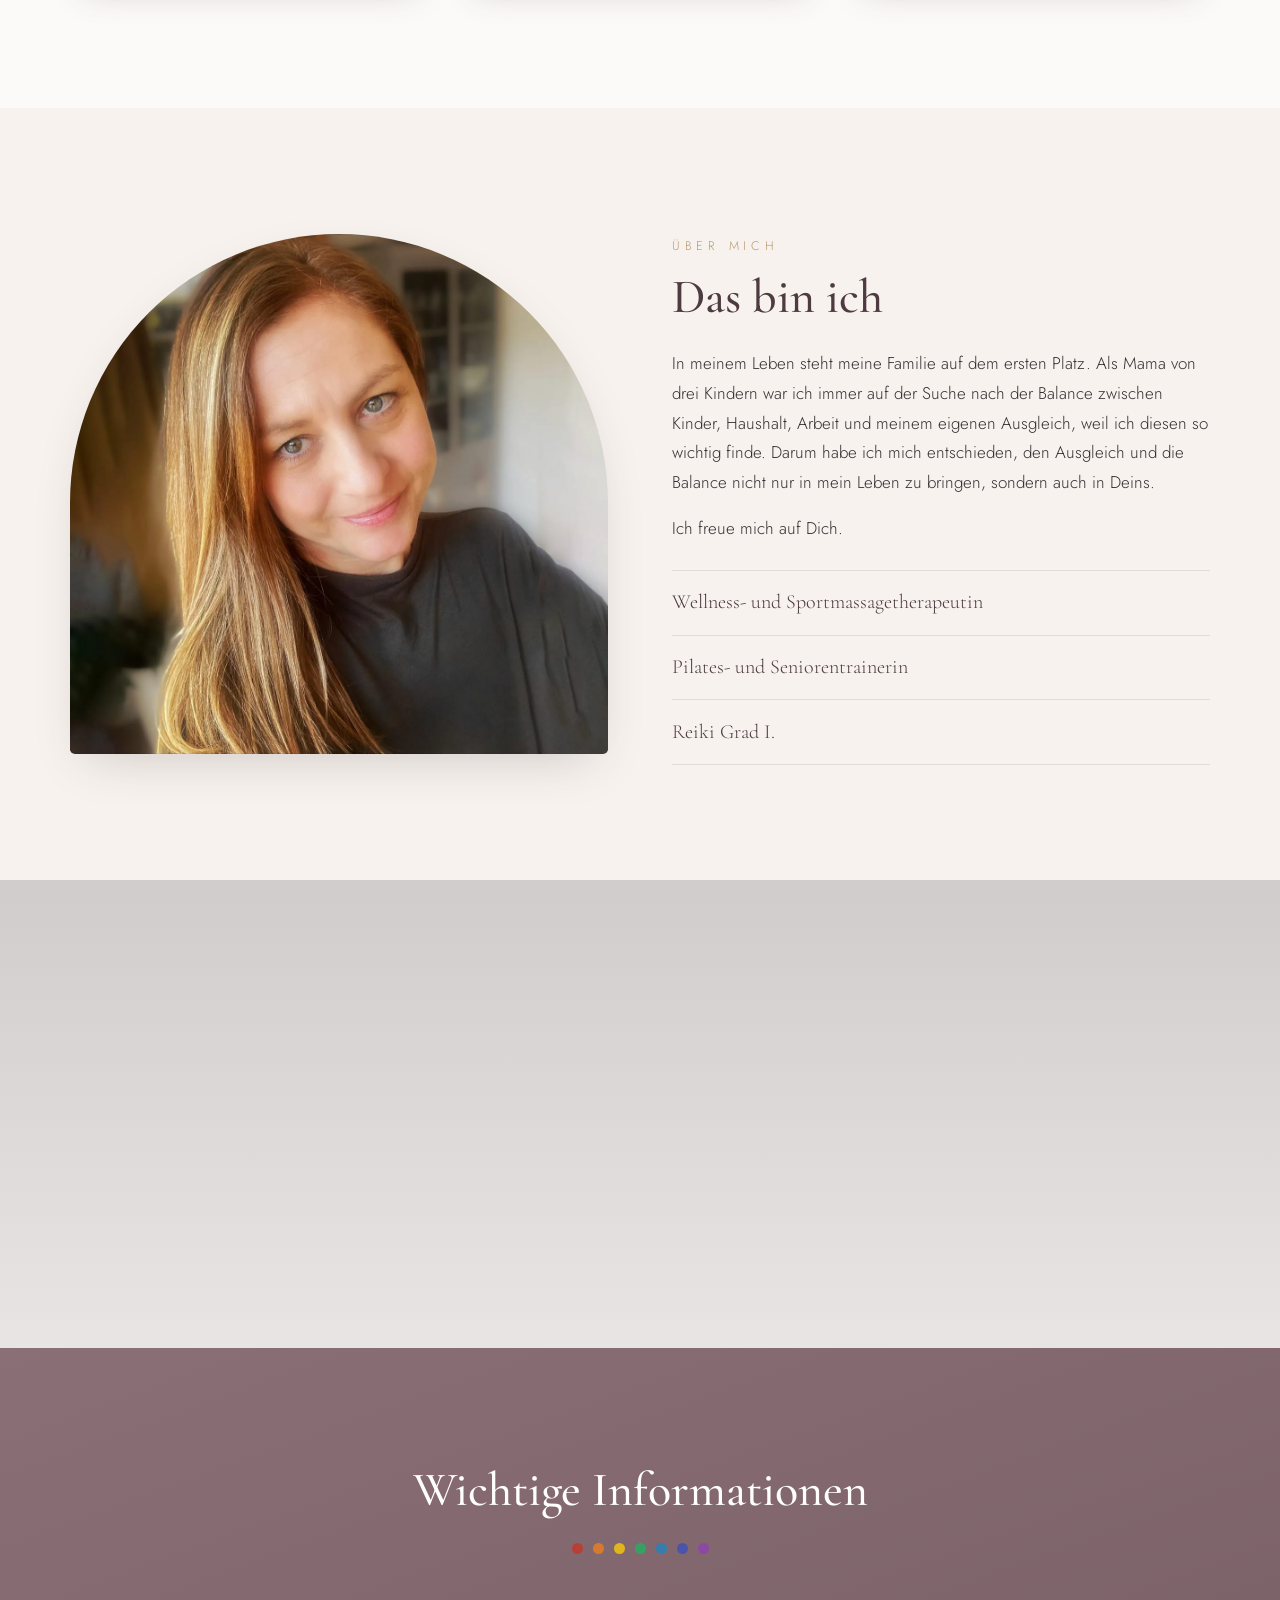
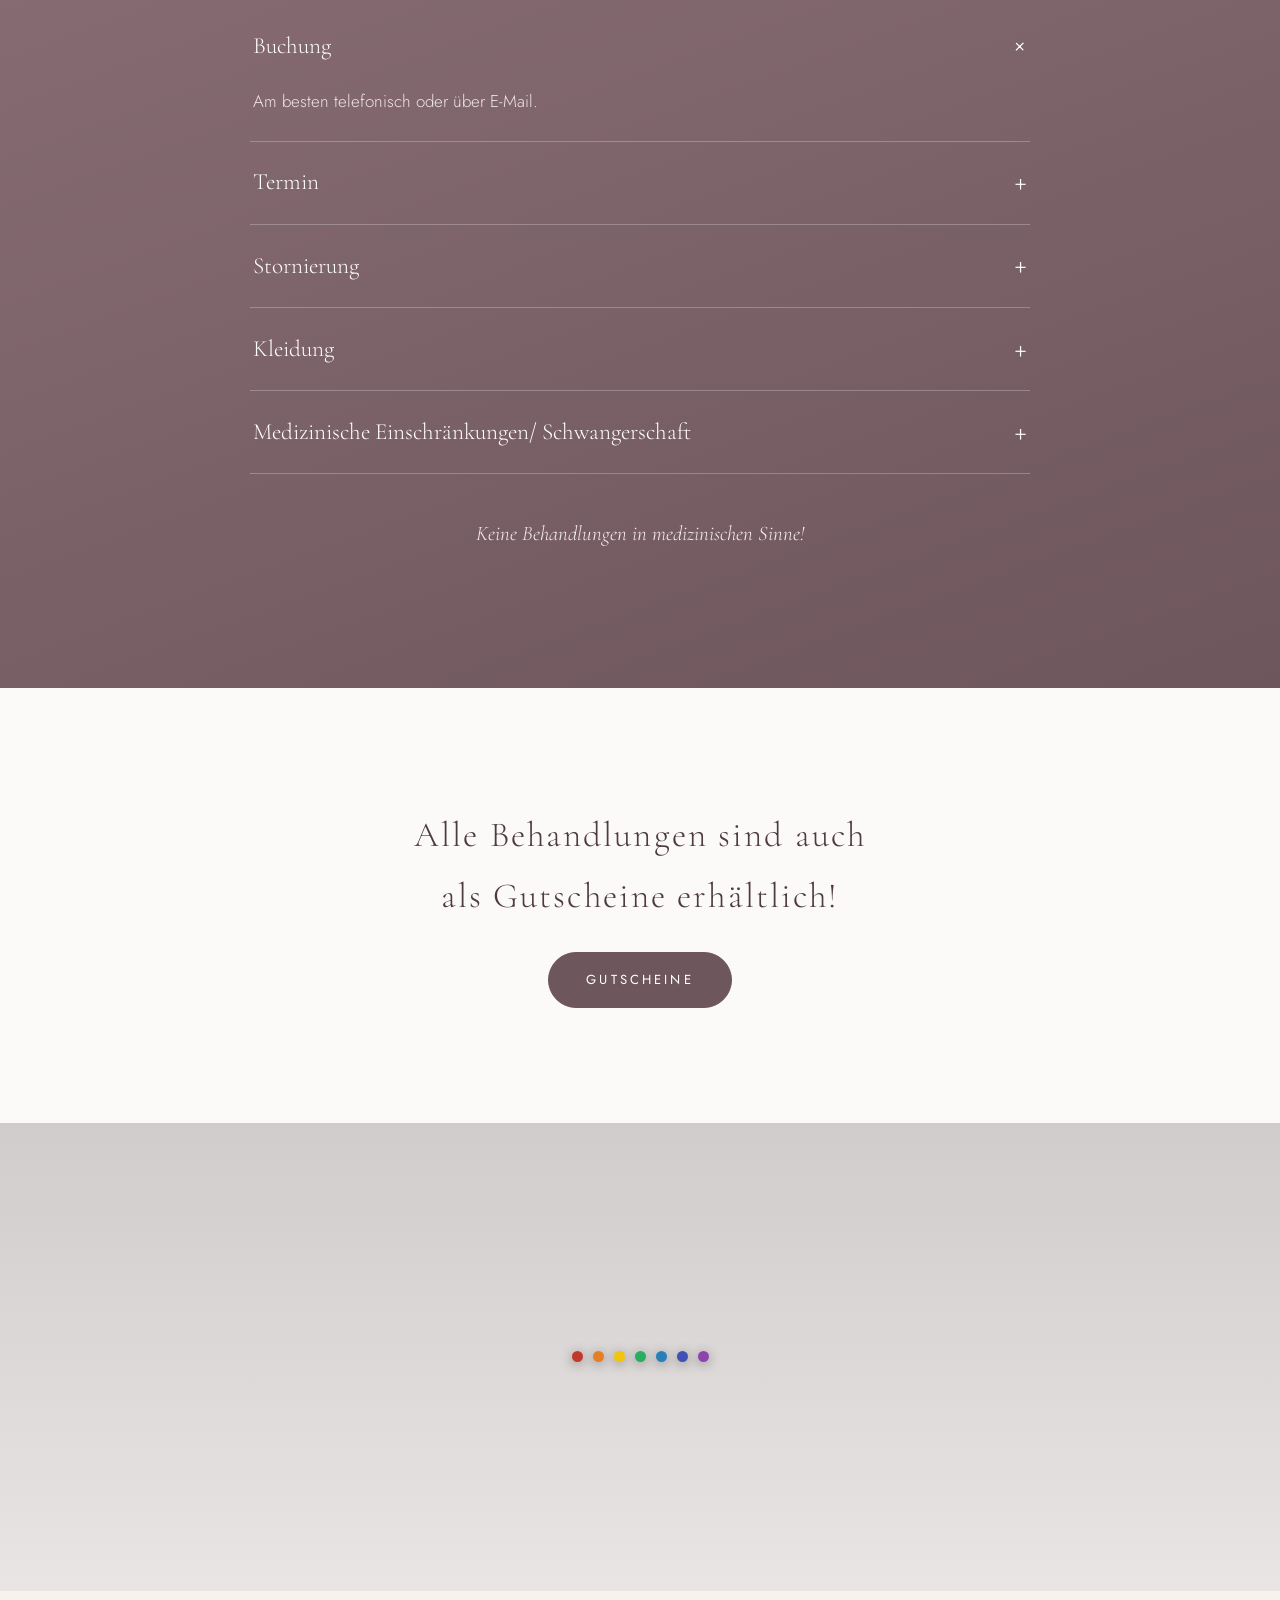
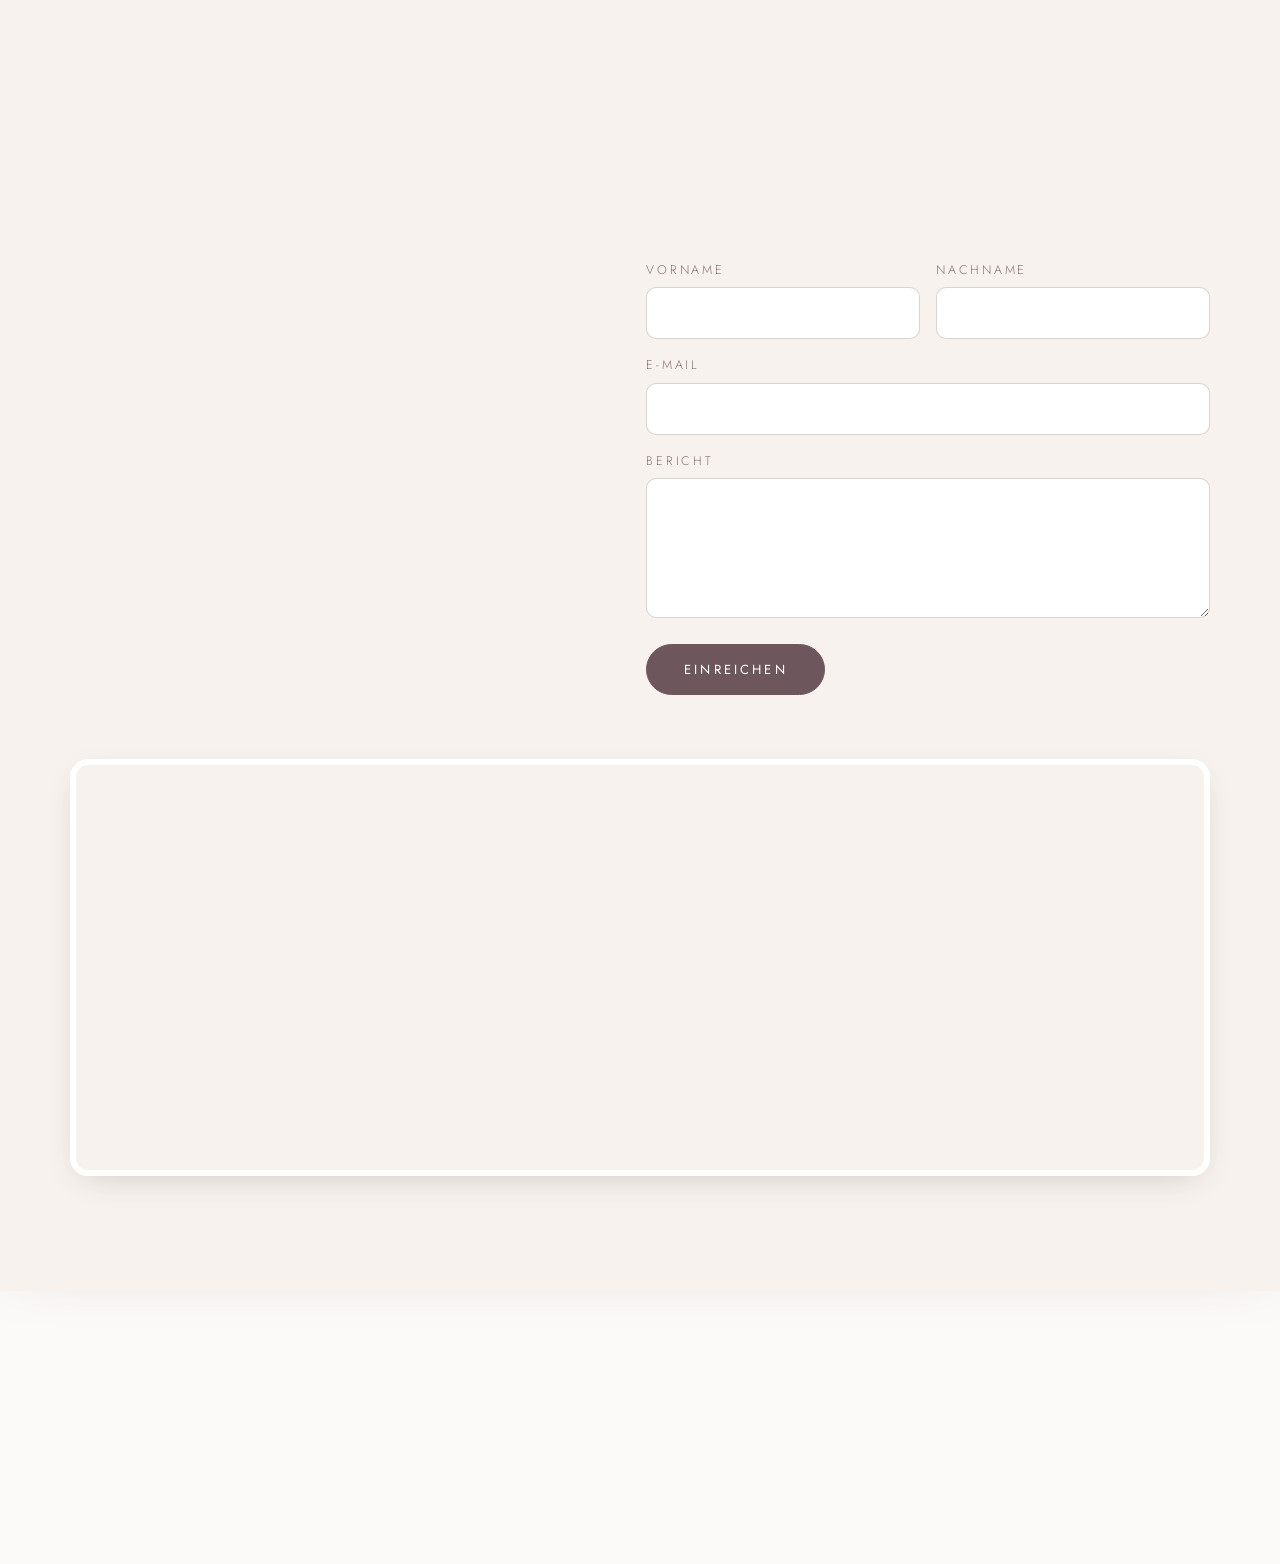
==== commit 4e072b71: "Verze 2: administrace obsahu (Decap CMS) - content/*.json: ceny, aktuality, popup — jediný zdroj pra" ====
--- a/index.html
+++ b/index.html
@@ -9,7 +9,7 @@
   <link rel="preconnect" href="https://fonts.googleapis.com">
   <link rel="preconnect" href="https://fonts.gstatic.com" crossorigin>
   <link href="https://fonts.googleapis.com/css2?family=Cormorant+Garamond:ital,wght@0,400;0,500;0,600;1,400;1,500&family=Jost:wght@300;400;500&display=swap" rel="stylesheet">
-  <link rel="stylesheet" href="assets/css/style.css?v=4">
+  <link rel="stylesheet" href="assets/css/style.css?v=5">
 </head>
 <body>
 
@@ -265,6 +265,20 @@
   </div>
 </footer>
 
+<!-- Popup s oznámením — obsah a zapnutí se řídí v administraci (content/popup.json) -->
+<div class="popup-overlay" id="popup" hidden>
+  <div class="popup-card" role="dialog" aria-modal="true" aria-labelledby="popup-titel">
+    <button class="popup-close" type="button" aria-label="Schließen">×</button>
+    <img class="popup-bild" src="" alt="" hidden>
+    <div class="popup-body">
+      <h3 id="popup-titel"></h3>
+      <p class="popup-text" hidden></p>
+      <a class="btn solid popup-btn" href="" hidden></a>
+    </div>
+  </div>
+</div>
+
 <script src="assets/js/main.js?v=4"></script>
+<script src="assets/js/cms-content.js?v=1"></script>
 </body>
 </html>
--- a/assets/css/style.css
+++ b/assets/css/style.css
@@ -740,6 +740,48 @@
   border: 0;
 }
 
+/* ---------- Popup s oznámením (řízeno z administrace) ---------- */
+
+.popup-overlay {
+  position: fixed;
+  inset: 0;
+  z-index: 200;
+  display: grid;
+  place-items: center;
+  padding: 1.5rem;
+  background: rgba(55, 41, 46, .55);
+  backdrop-filter: blur(4px);
+  -webkit-backdrop-filter: blur(4px);
+}
+.popup-card {
+  position: relative;
+  width: min(420px, 100%);
+  max-height: 88svh;
+  overflow-y: auto;
+  background: var(--warm-white);
+  border-radius: var(--radius);
+  box-shadow: 0 30px 80px -20px rgba(0, 0, 0, .5);
+}
+.popup-bild { width: 100%; }
+.popup-body { padding: 1.6rem 1.8rem 2rem; text-align: center; }
+.popup-body h3 { margin-bottom: .4rem; }
+.popup-body .popup-text { margin: 0 0 1.2rem; }
+.popup-close {
+  position: absolute;
+  top: .6rem; right: .6rem;
+  width: 40px; height: 40px;
+  border: 0;
+  border-radius: 50%;
+  background: rgba(252, 250, 248, .92);
+  color: var(--ink);
+  font-size: 1.5rem;
+  line-height: 1;
+  cursor: pointer;
+  box-shadow: 0 4px 14px rgba(0, 0, 0, .25);
+}
+.popup-close:hover { background: #fff; }
+body.popup-open { overflow: hidden; }
+
 /* ---------- Footer ---------- */
 
 .site-footer {
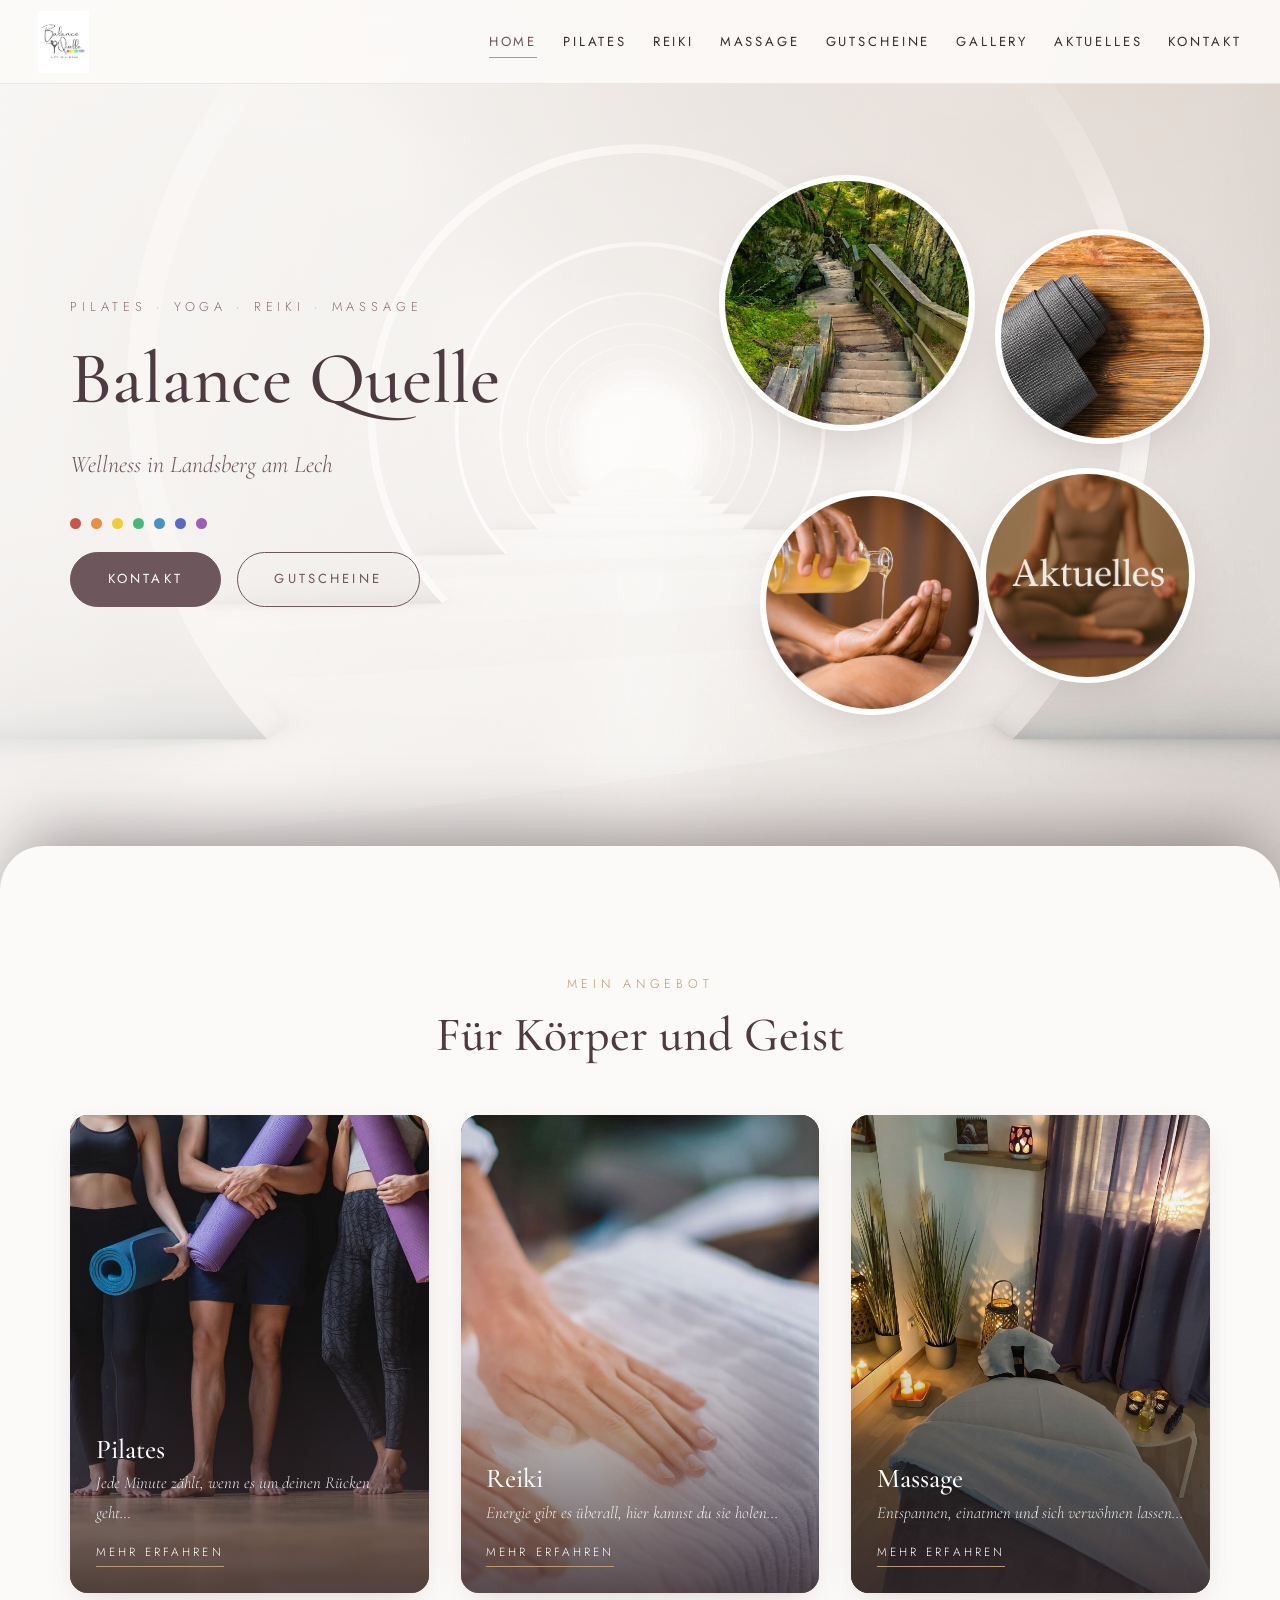
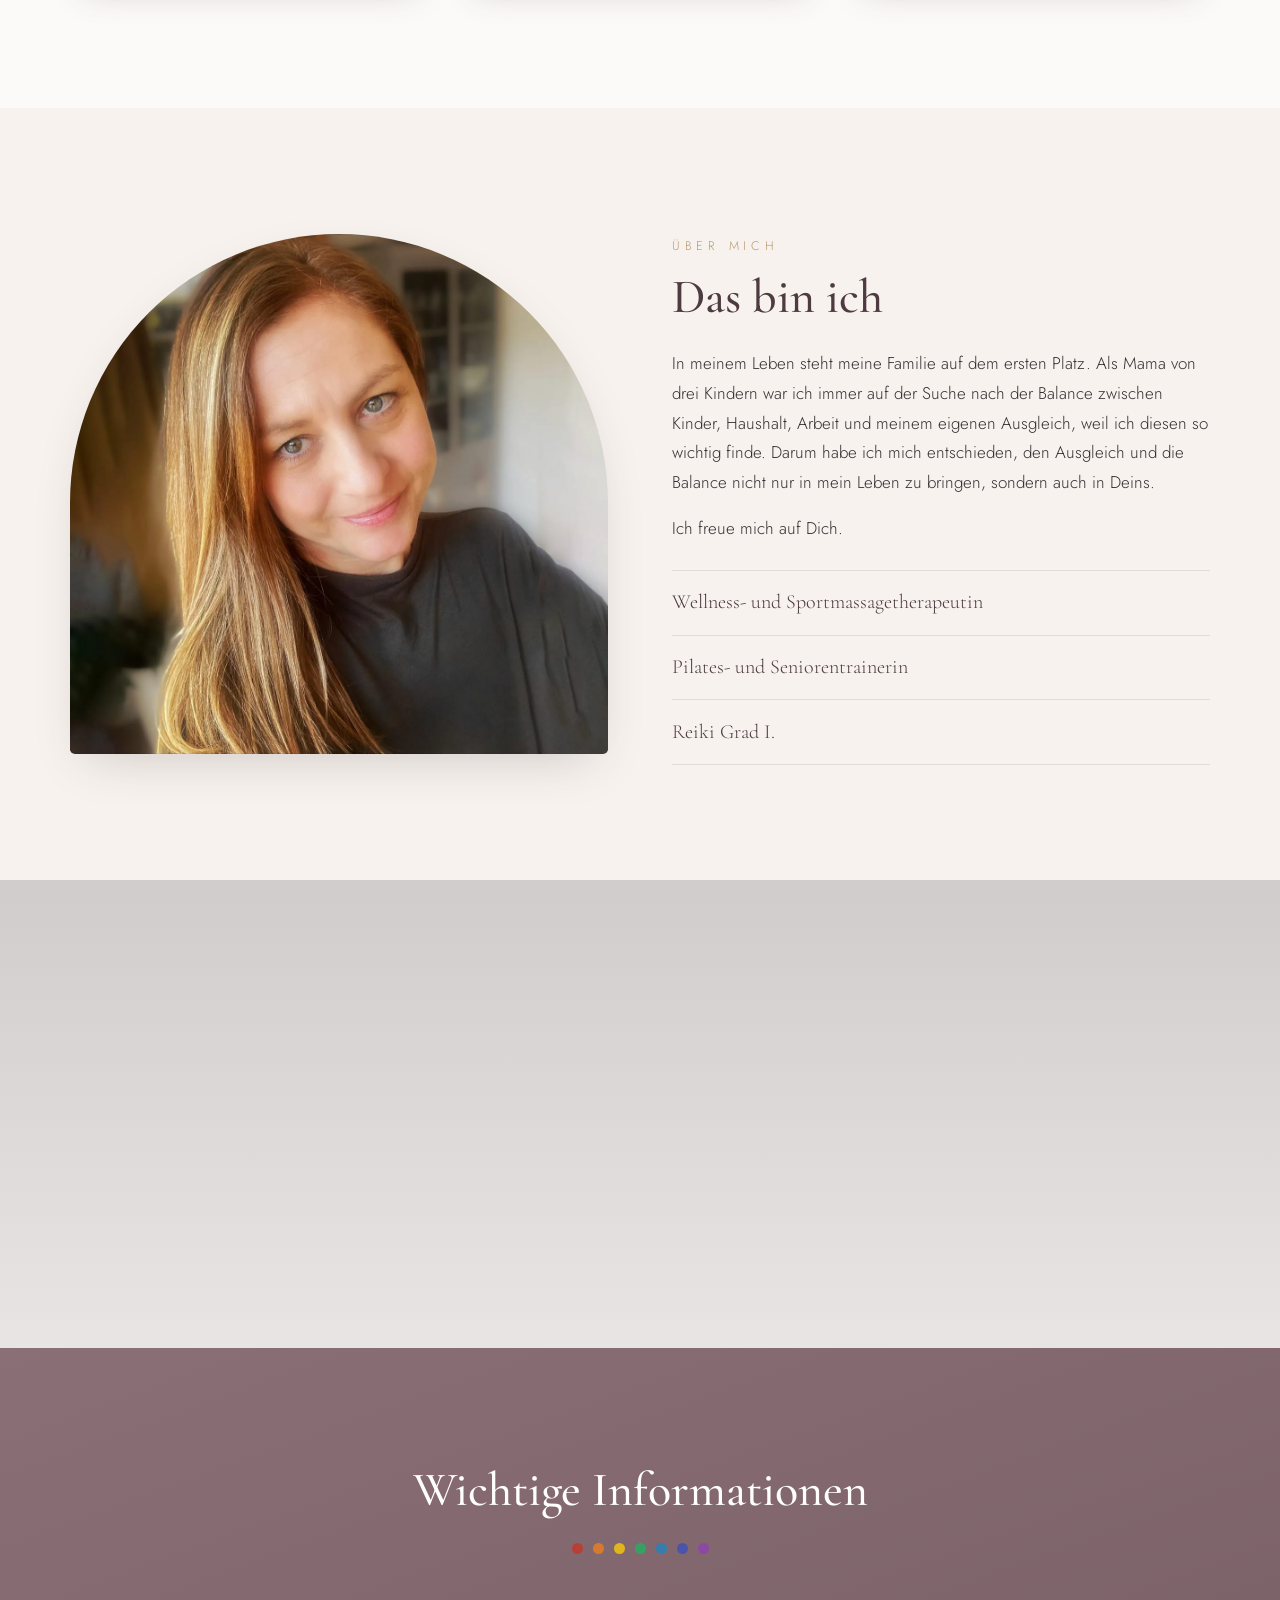
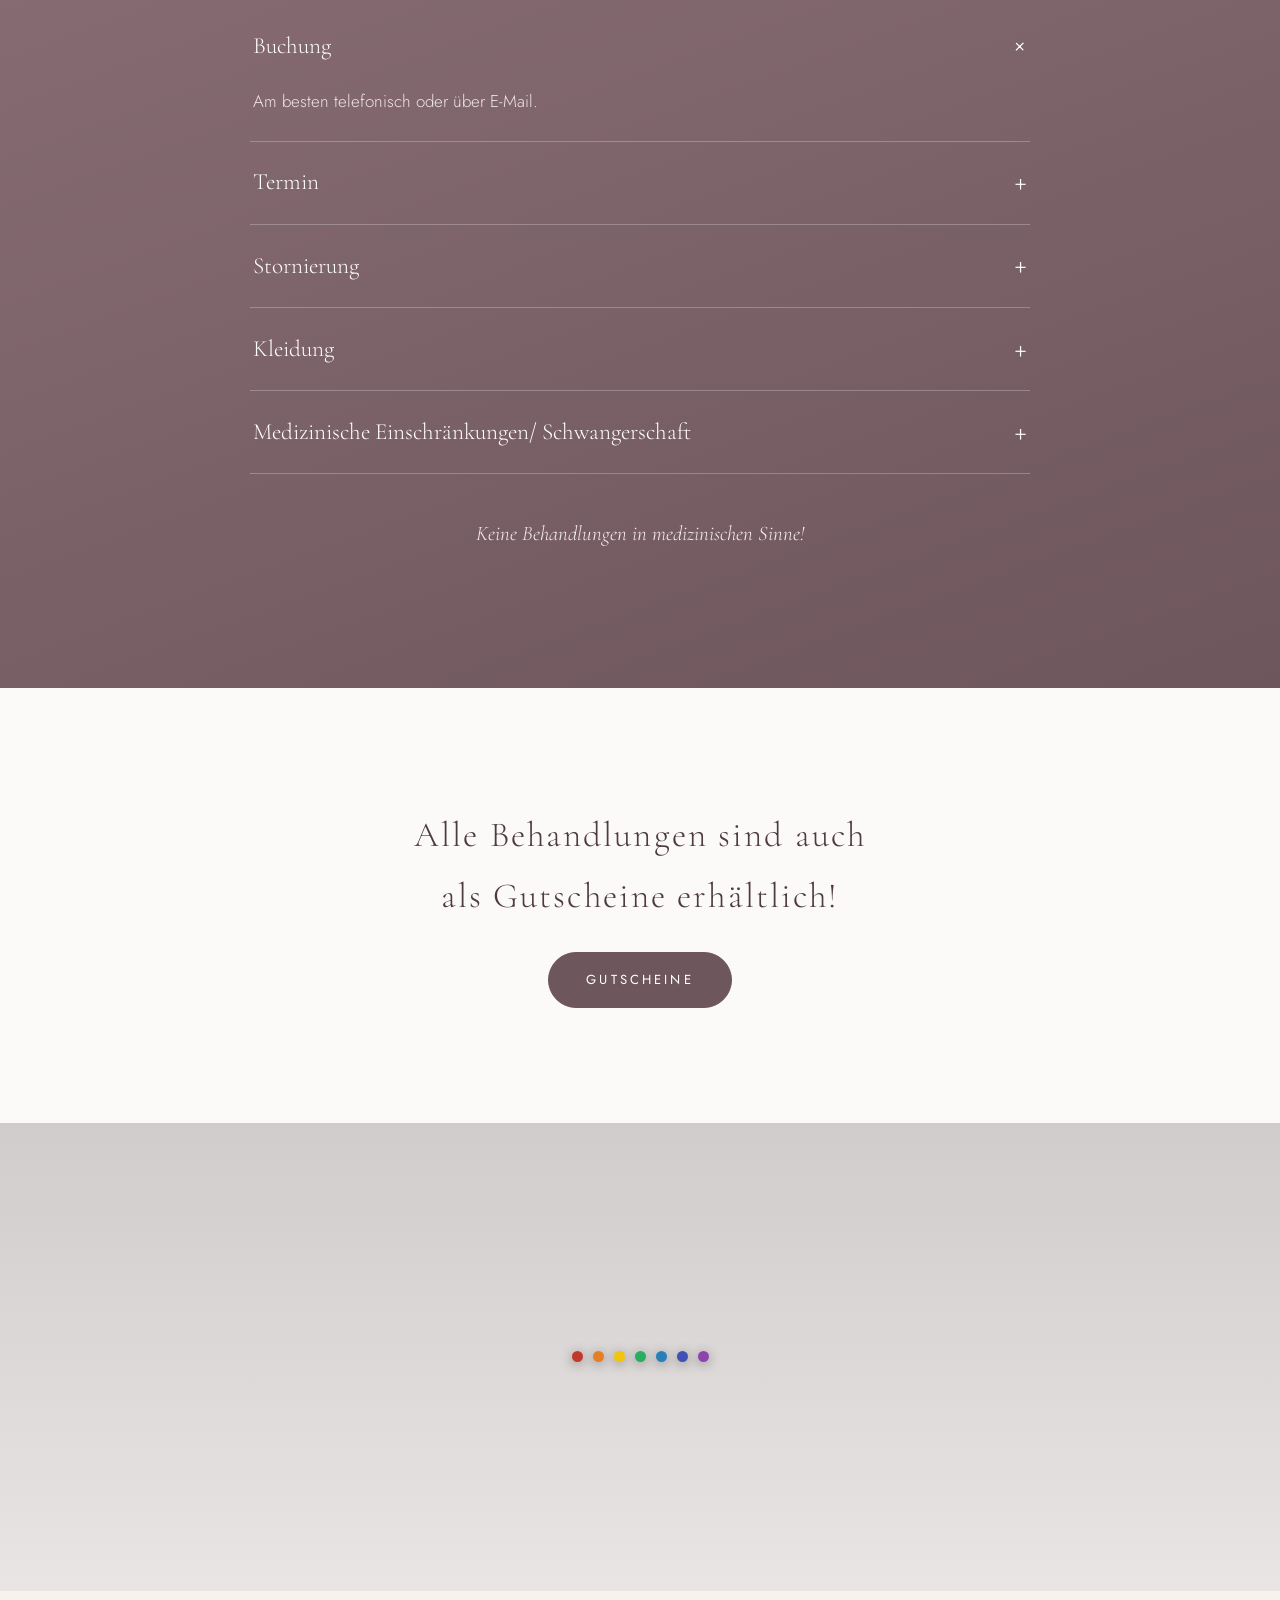
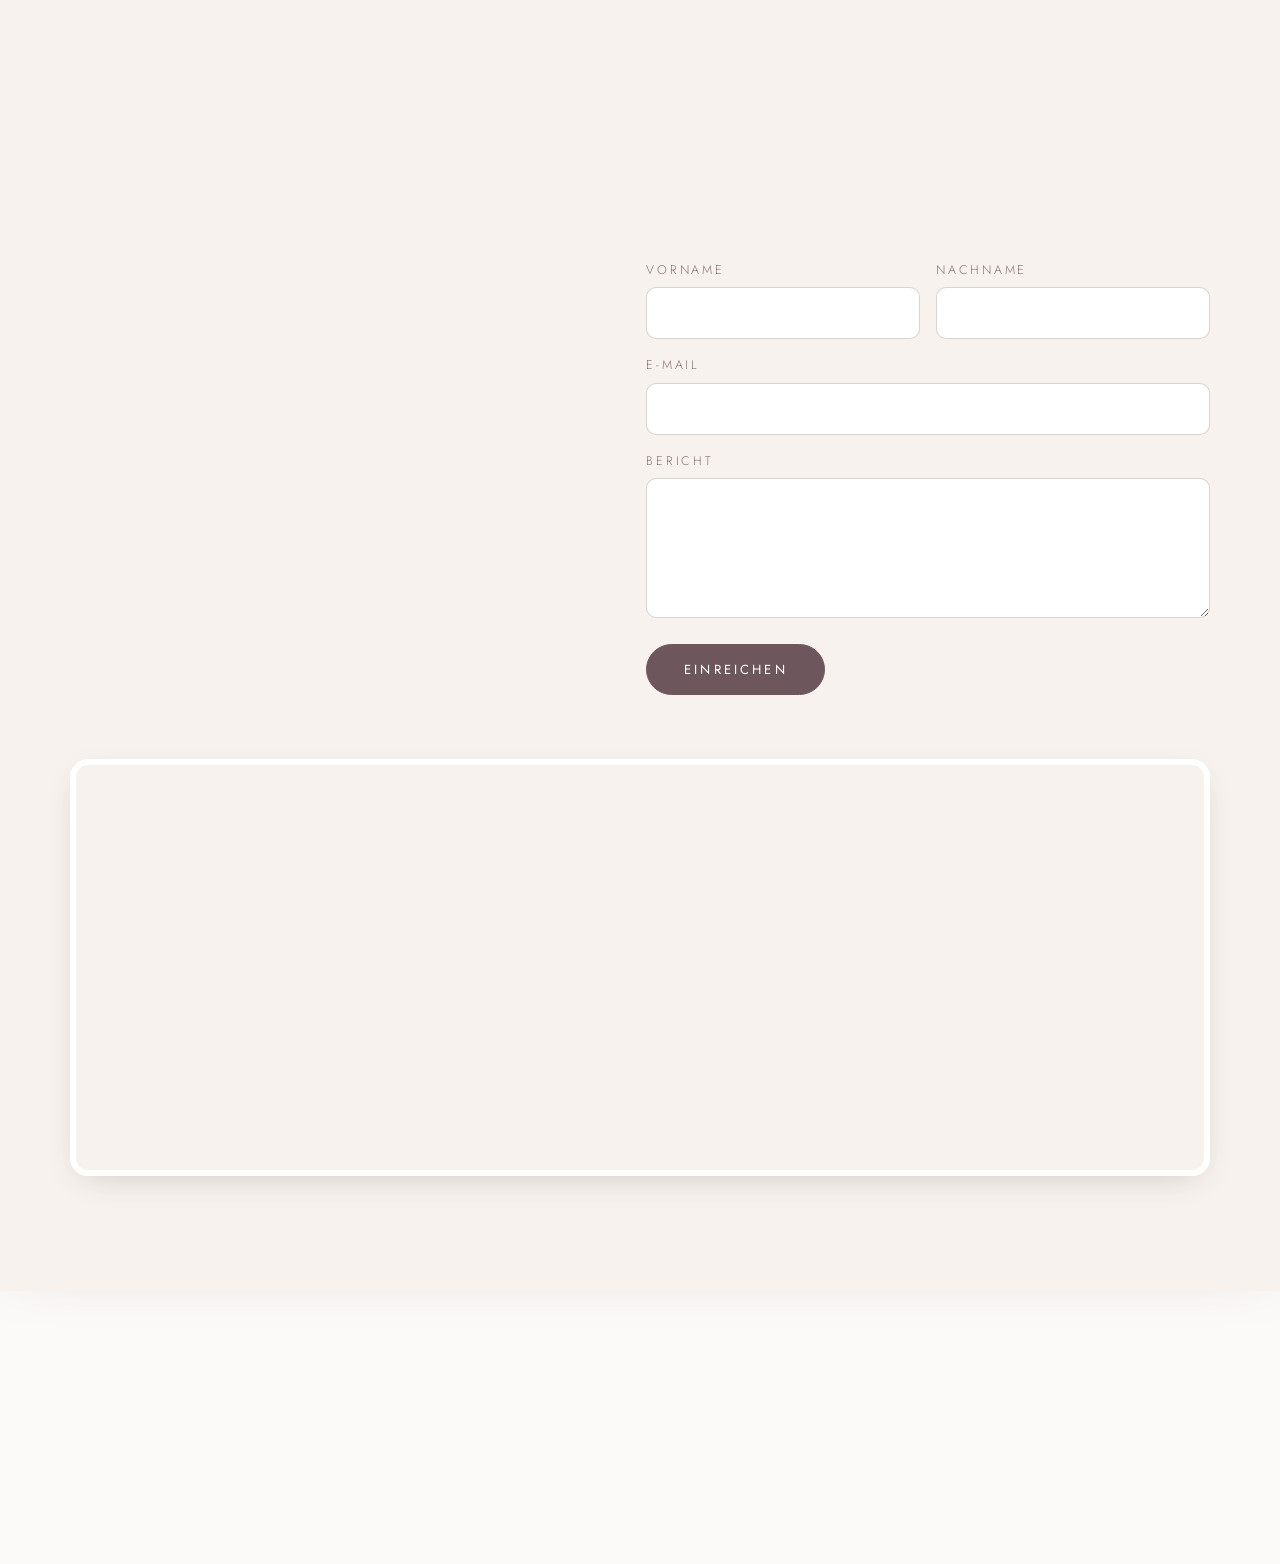
==== commit 3e9cef68: "Oprava: popup šel zobrazit, ale ne zavřít Atribut hidden neměl účinek — pravidla .popup-overlay{disp" ====
--- a/index.html
+++ b/index.html
@@ -9,7 +9,7 @@
   <link rel="preconnect" href="https://fonts.googleapis.com">
   <link rel="preconnect" href="https://fonts.gstatic.com" crossorigin>
   <link href="https://fonts.googleapis.com/css2?family=Cormorant+Garamond:ital,wght@0,400;0,500;0,600;1,400;1,500&family=Jost:wght@300;400;500&display=swap" rel="stylesheet">
-  <link rel="stylesheet" href="assets/css/style.css?v=5">
+  <link rel="stylesheet" href="assets/css/style.css?v=6">
 </head>
 <body>
 
--- a/assets/css/style.css
+++ b/assets/css/style.css
@@ -22,6 +22,9 @@
 }
 
 *, *::before, *::after { box-sizing: border-box; }
+
+/* Atribut hidden musí přebít display z tříd (popup, jeho tlačítko a obrázek) */
+[hidden] { display: none !important; }
 
 html { scroll-behavior: smooth; }
 
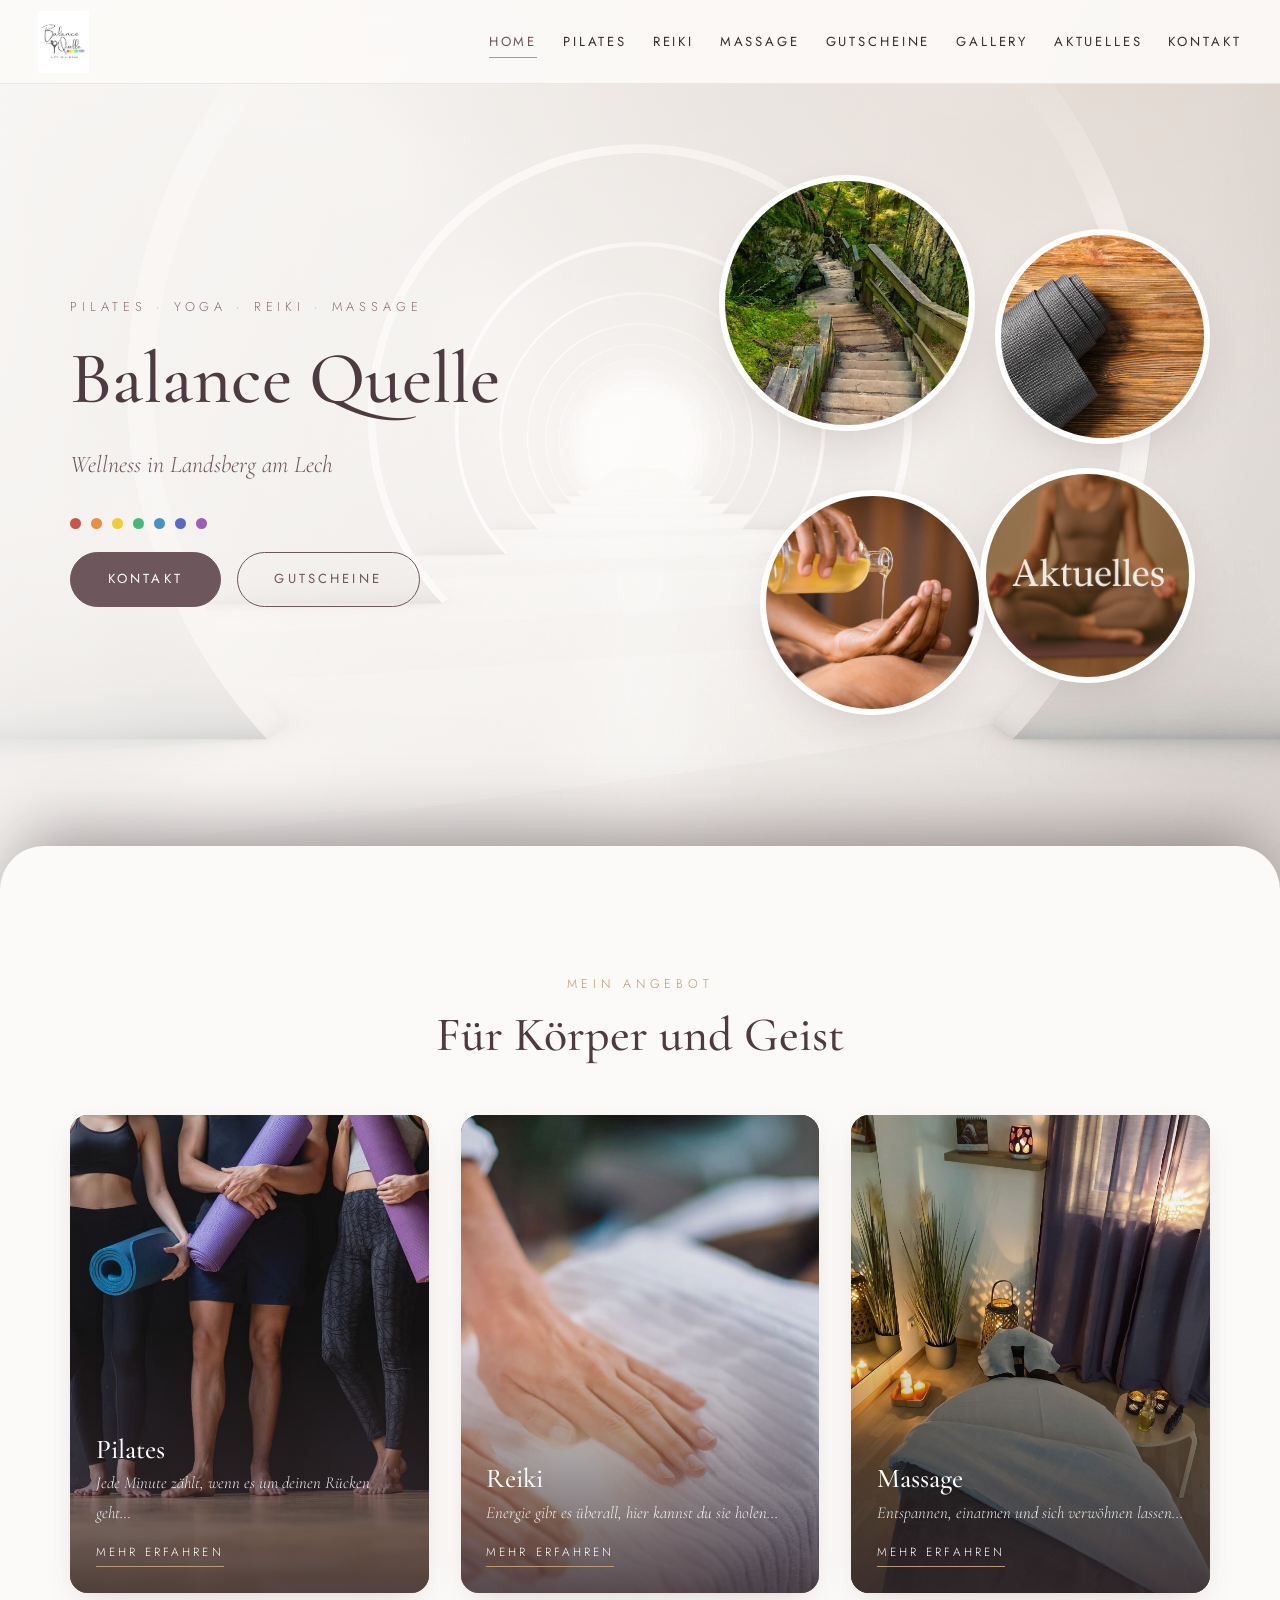
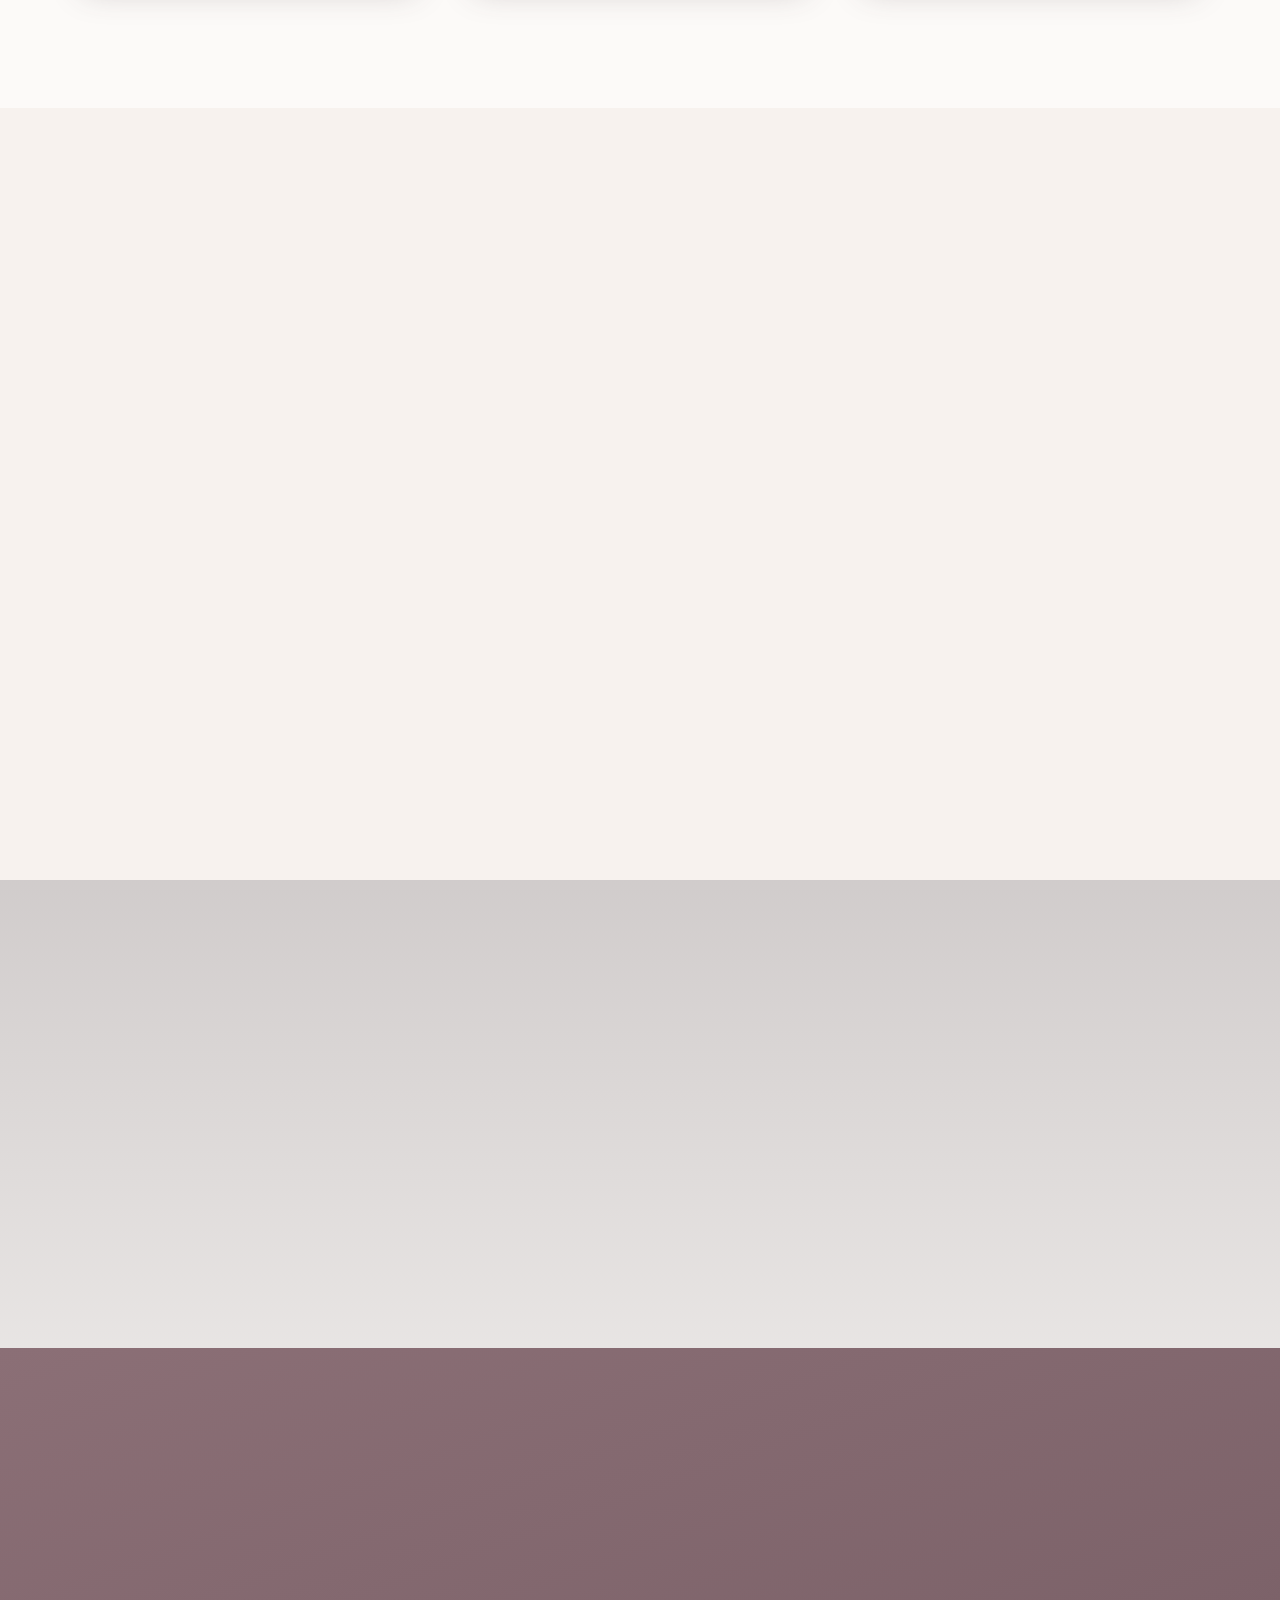
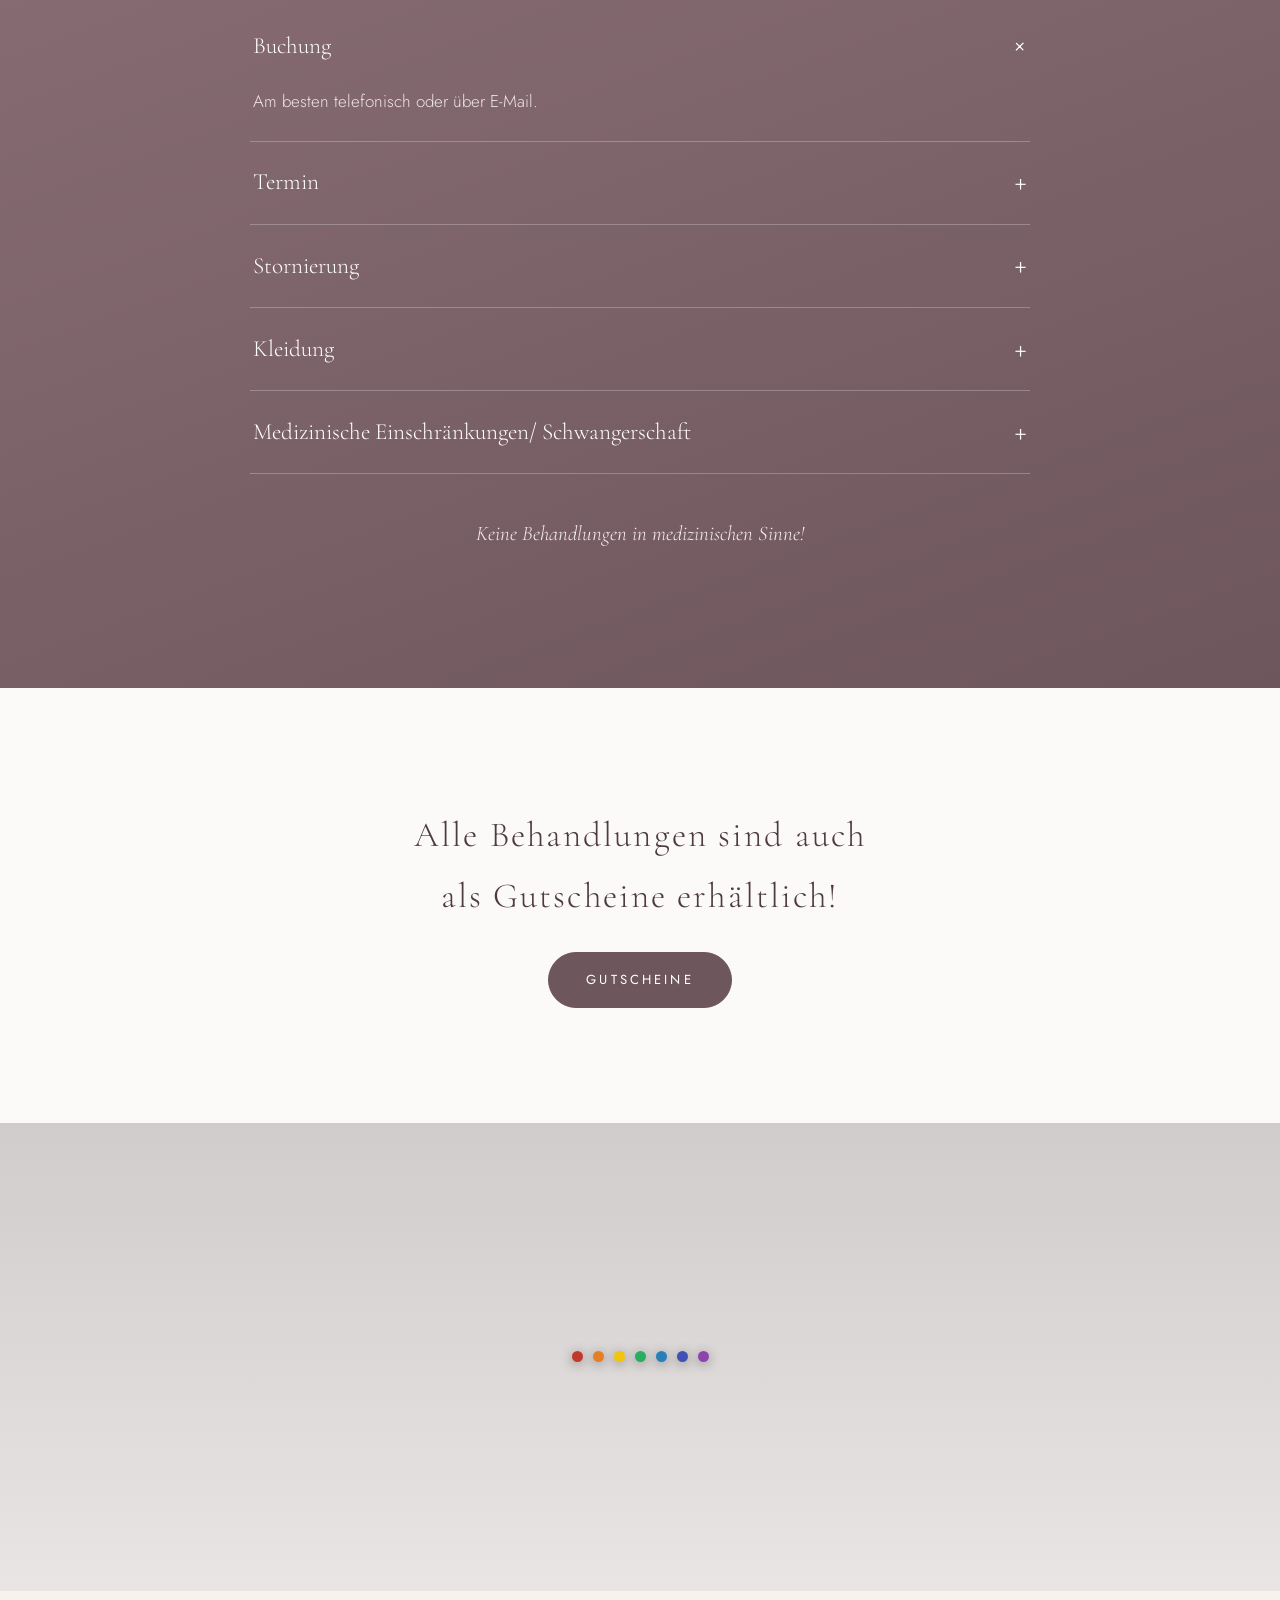
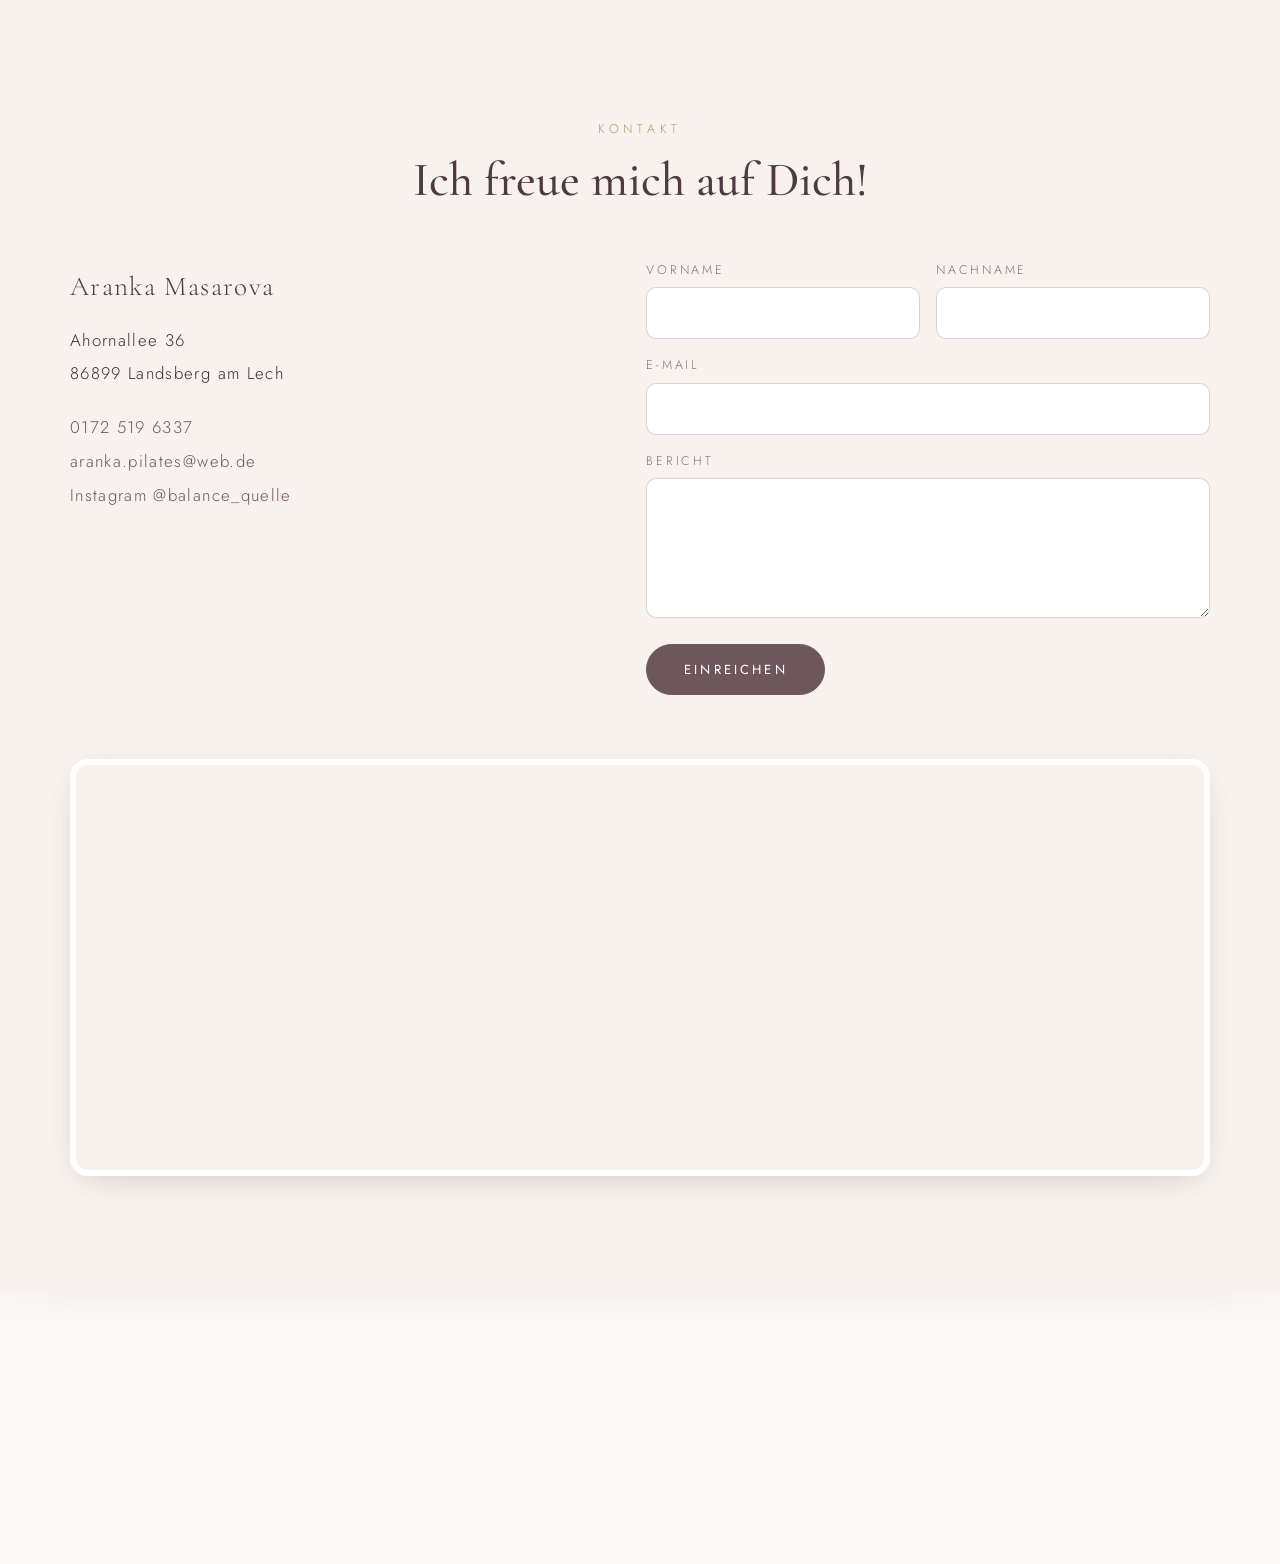
==== commit 382bb1d4: "Administrace: oprava obrázků, výběr ANO/NE místo přepínače, dokumentace ukládání - media_folder ukaz" ====
--- a/index.html
+++ b/index.html
@@ -279,6 +279,6 @@
 </div>
 
 <script src="assets/js/main.js?v=4"></script>
-<script src="assets/js/cms-content.js?v=1"></script>
+<script src="assets/js/cms-content.js?v=2"></script>
 </body>
 </html>
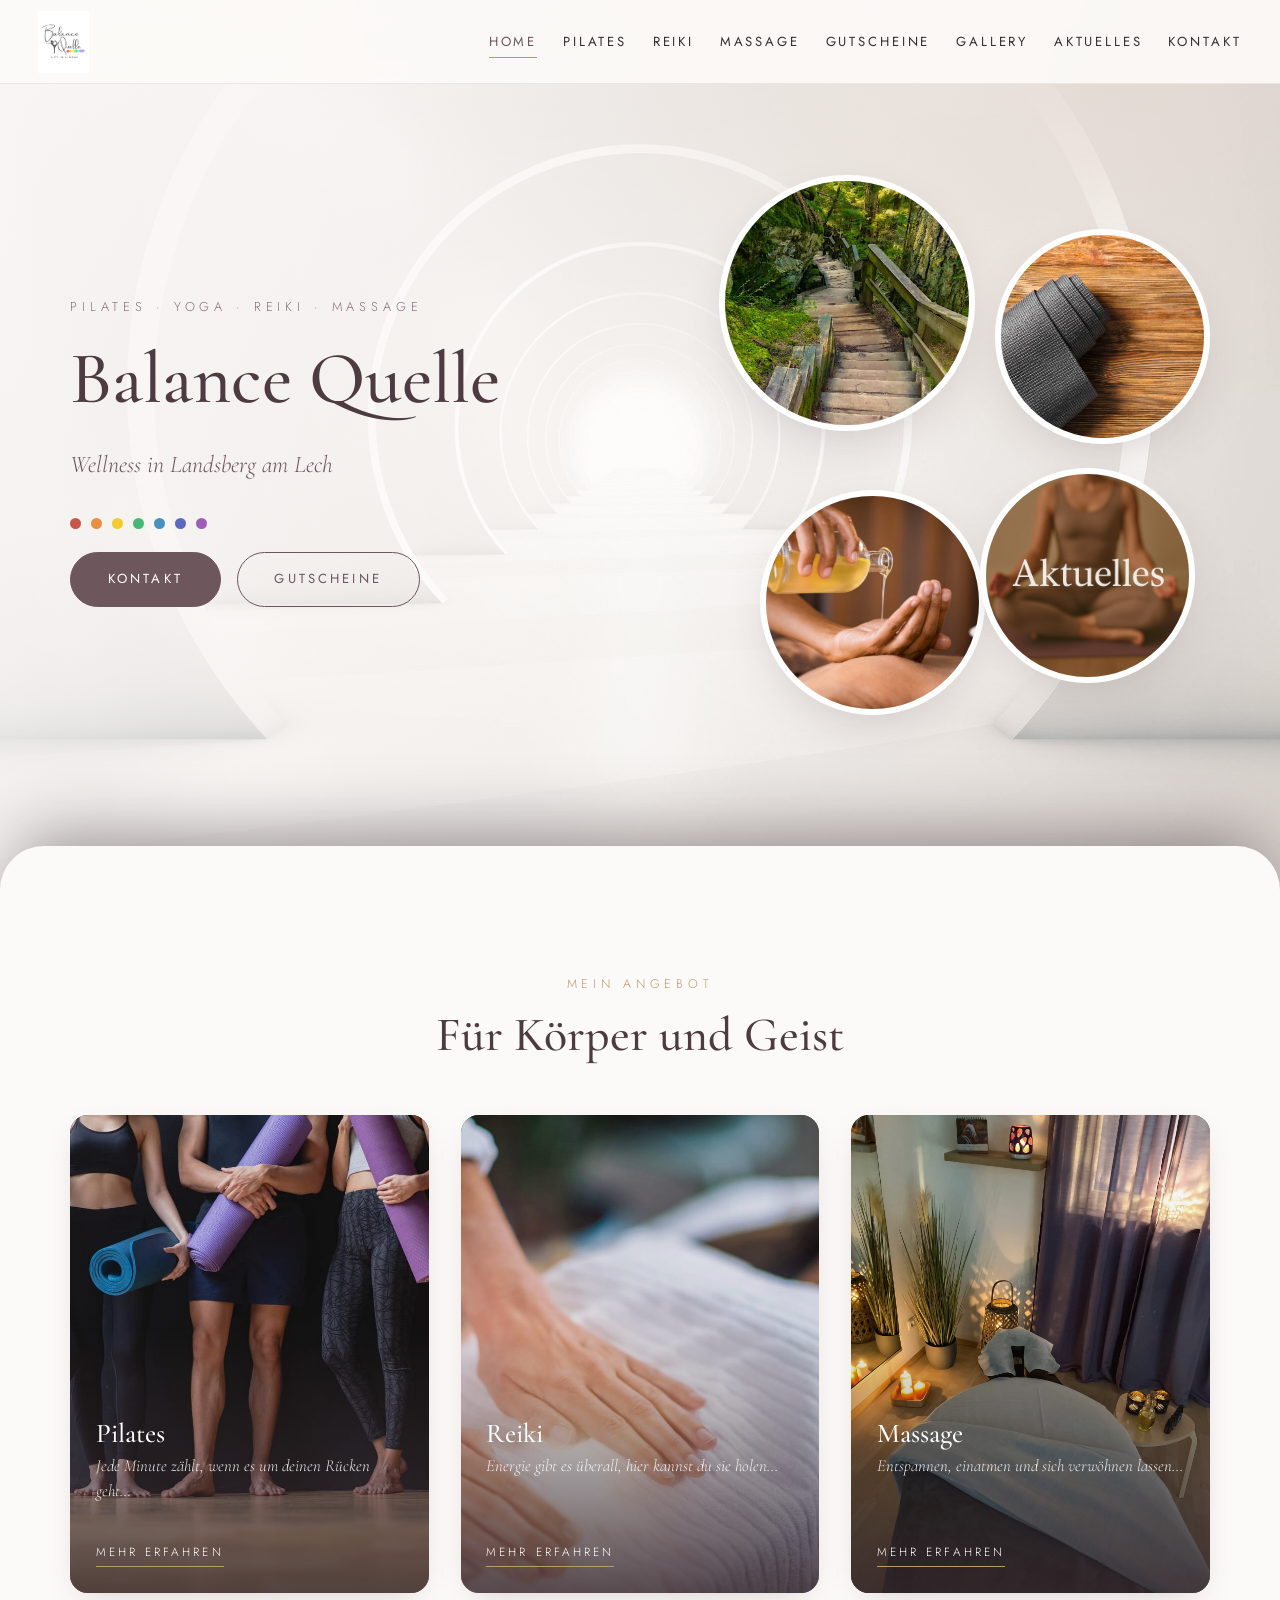
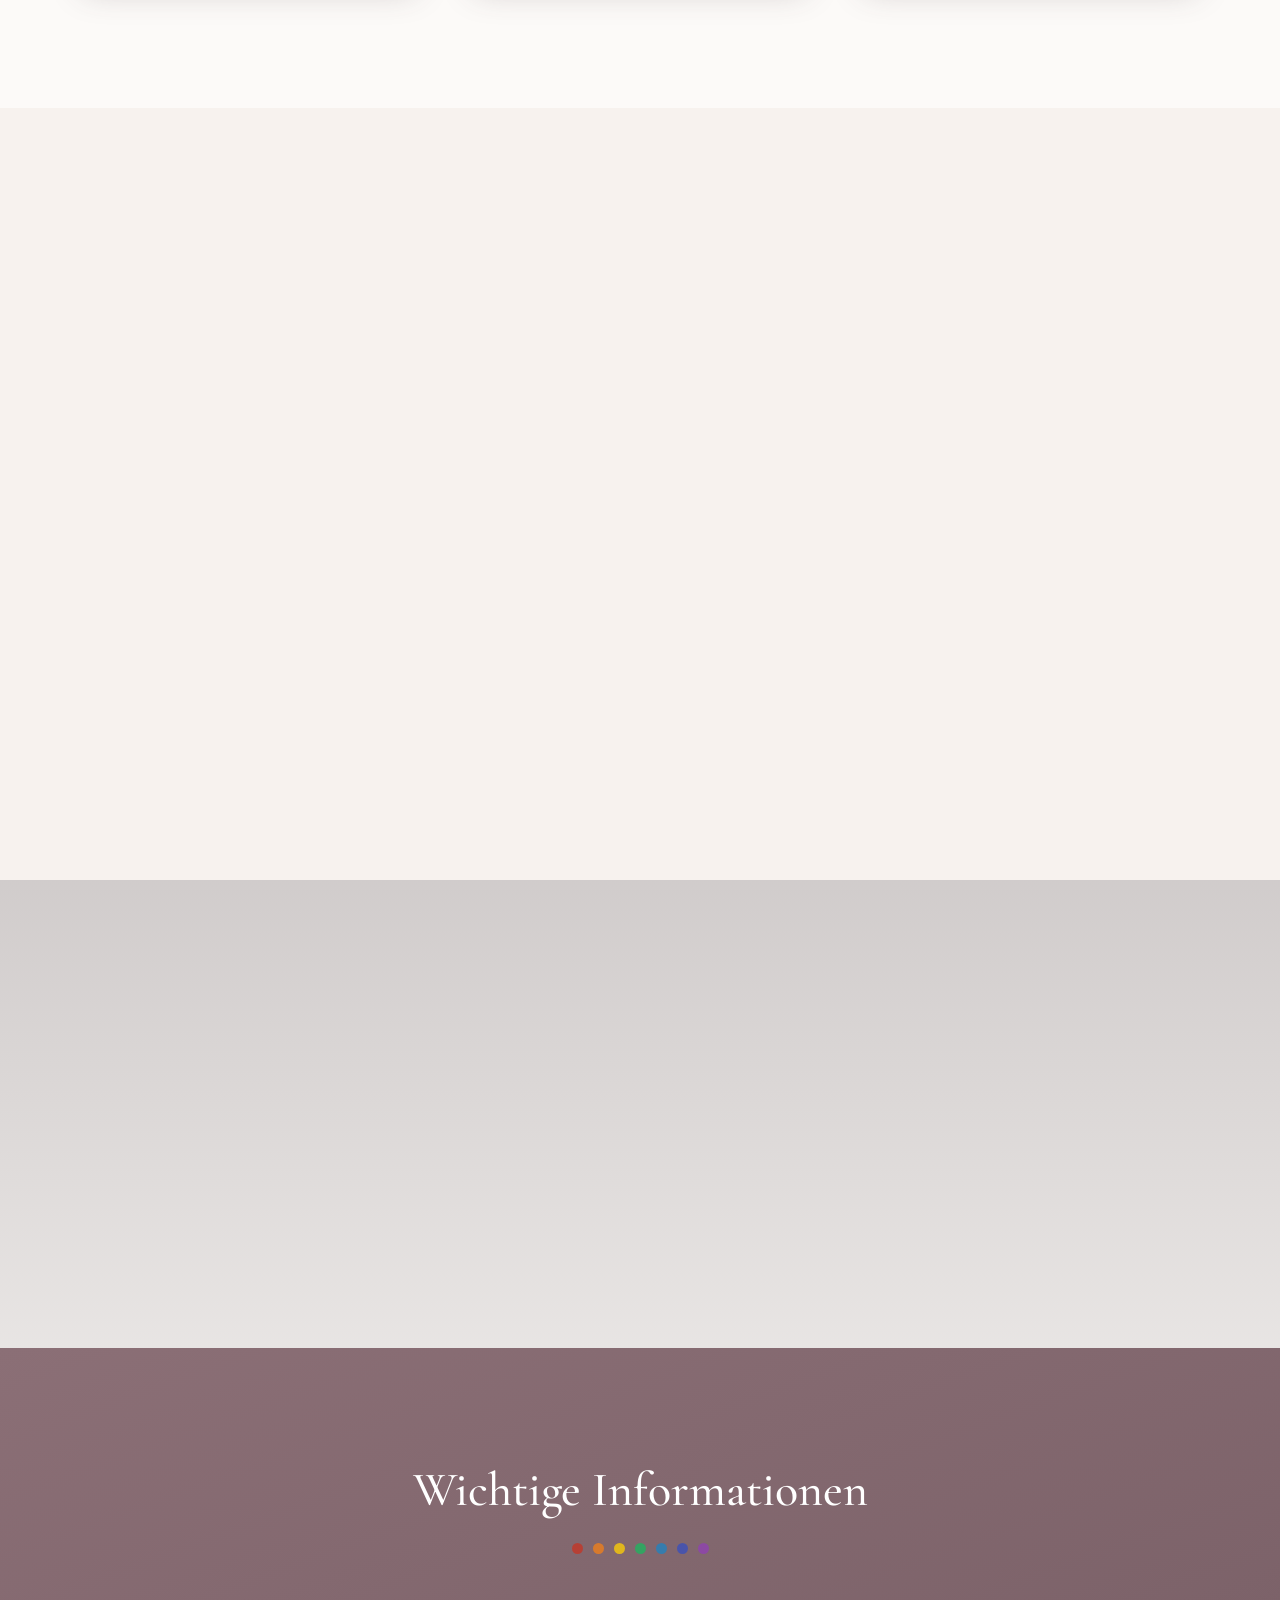
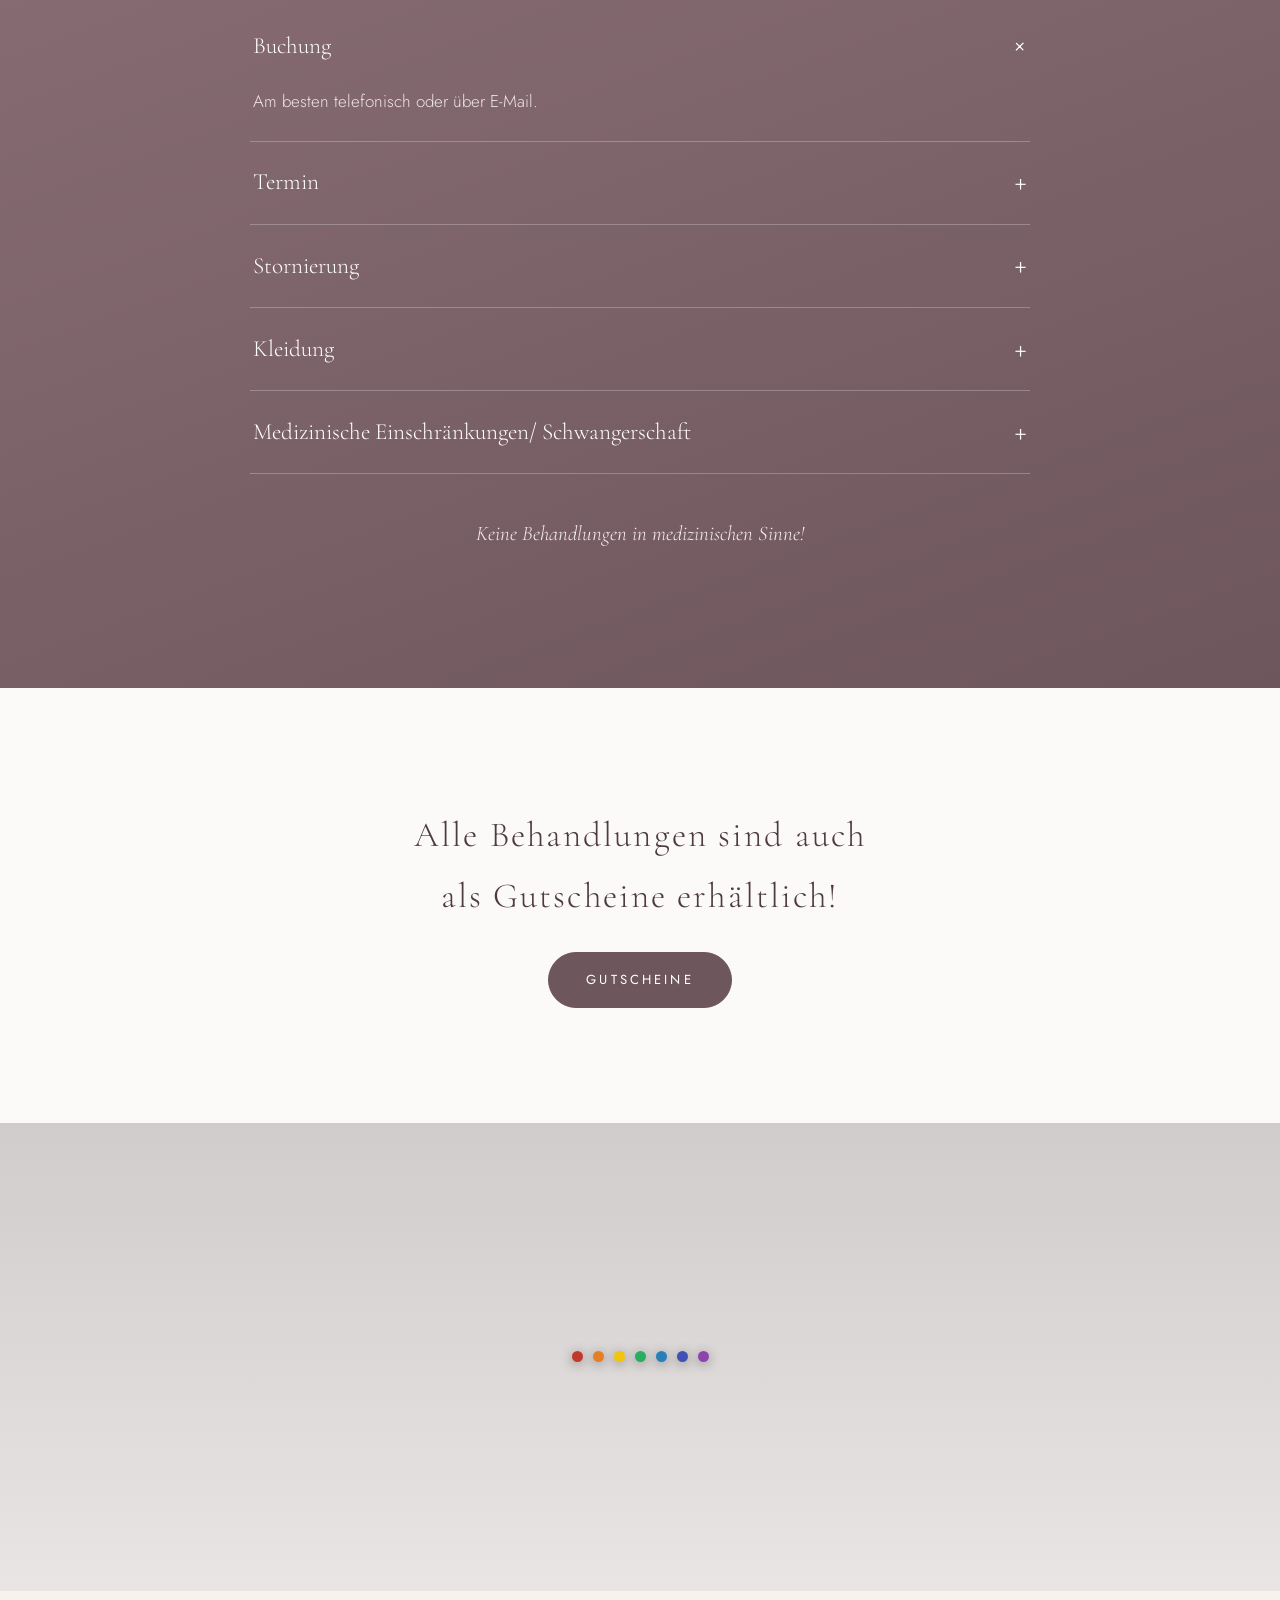
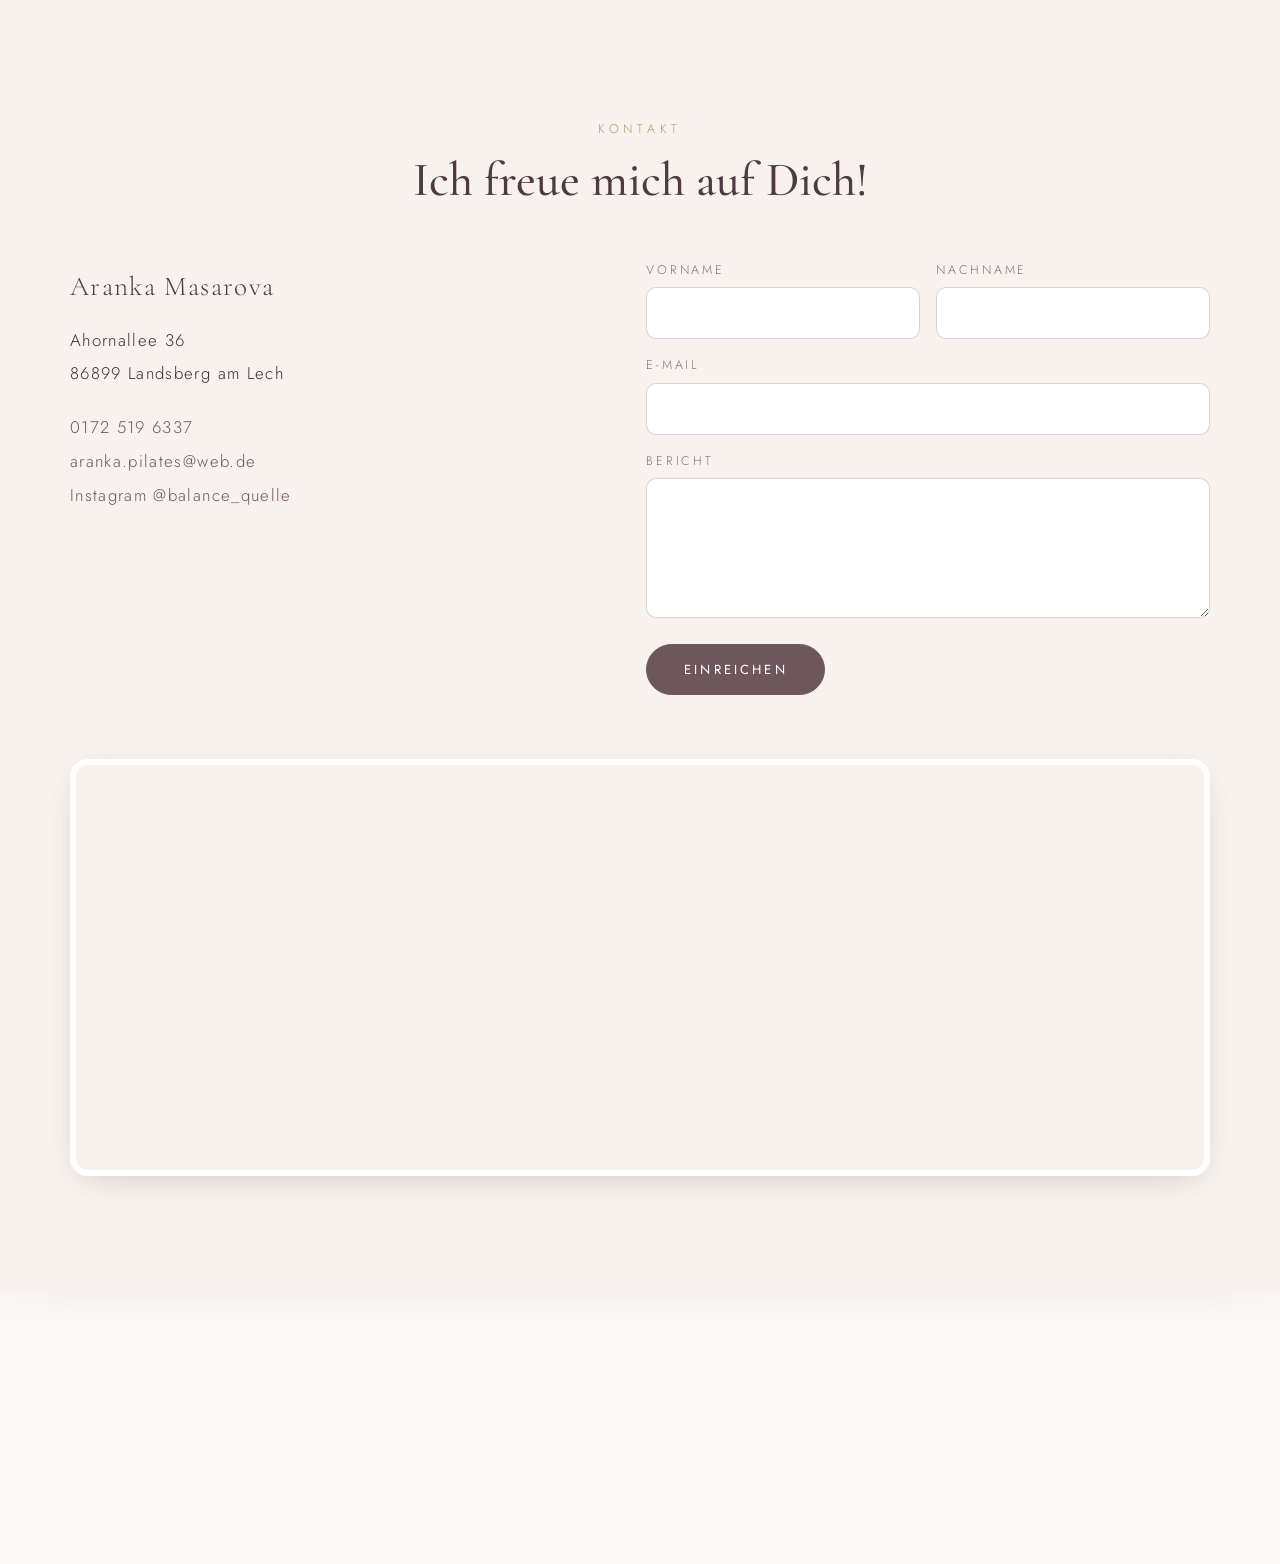
==== commit aaa4fa18: "Karty na homepage: zarovnané nadpisy, podtitulky i odkazy Podtitulek u Pilates má dva řádky, u ostat" ====
--- a/index.html
+++ b/index.html
@@ -9,7 +9,7 @@
   <link rel="preconnect" href="https://fonts.googleapis.com">
   <link rel="preconnect" href="https://fonts.gstatic.com" crossorigin>
   <link href="https://fonts.googleapis.com/css2?family=Cormorant+Garamond:ital,wght@0,400;0,500;0,600;1,400;1,500&family=Jost:wght@300;400;500&display=swap" rel="stylesheet">
-  <link rel="stylesheet" href="assets/css/style.css?v=6">
+  <link rel="stylesheet" href="assets/css/style.css?v=5">
 </head>
 <body>
 
@@ -265,20 +265,6 @@
   </div>
 </footer>
 
-<!-- Popup s oznámením — obsah a zapnutí se řídí v administraci (content/popup.json) -->
-<div class="popup-overlay" id="popup" hidden>
-  <div class="popup-card" role="dialog" aria-modal="true" aria-labelledby="popup-titel">
-    <button class="popup-close" type="button" aria-label="Schließen">×</button>
-    <img class="popup-bild" src="" alt="" hidden>
-    <div class="popup-body">
-      <h3 id="popup-titel"></h3>
-      <p class="popup-text" hidden></p>
-      <a class="btn solid popup-btn" href="" hidden></a>
-    </div>
-  </div>
-</div>
-
 <script src="assets/js/main.js?v=4"></script>
-<script src="assets/js/cms-content.js?v=2"></script>
 </body>
 </html>
--- a/assets/css/style.css
+++ b/assets/css/style.css
@@ -22,9 +22,6 @@
 }
 
 *, *::before, *::after { box-sizing: border-box; }
-
-/* Atribut hidden musí přebít display z tříd (popup, jeho tlačítko a obrázek) */
-[hidden] { display: none !important; }
 
 html { scroll-behavior: smooth; }
 
@@ -416,6 +413,11 @@
   z-index: 1;
   padding: 1.6rem;
   width: 100%;
+  /* Pevná výška textového bloku: nadpisy, podtitulky i odkazy všech karet
+     tak leží na stejné lince i při různě dlouhých podtitulcích. */
+  min-height: 12.5rem;
+  display: flex;
+  flex-direction: column;
 }
 .card-body h3 { color: #fff; margin-bottom: .2rem; }
 .card-body p {
@@ -423,11 +425,14 @@
   font-family: var(--font-display);
   font-style: italic;
   font-size: 1.05rem;
+  line-height: 1.5;
   opacity: .9;
 }
 .card-body .card-link {
   display: inline-block;
-  margin-top: .9rem;
+  align-self: flex-start;   /* podtržení jen pod textem, ne přes celou kartu */
+  margin-top: auto;         /* drží odkaz u spodní hrany — na stejné lince */
+  padding-top: .9rem;
   font-size: .74rem;
   letter-spacing: .26em;
   text-transform: uppercase;
@@ -743,48 +748,6 @@
   border: 0;
 }
 
-/* ---------- Popup s oznámením (řízeno z administrace) ---------- */
-
-.popup-overlay {
-  position: fixed;
-  inset: 0;
-  z-index: 200;
-  display: grid;
-  place-items: center;
-  padding: 1.5rem;
-  background: rgba(55, 41, 46, .55);
-  backdrop-filter: blur(4px);
-  -webkit-backdrop-filter: blur(4px);
-}
-.popup-card {
-  position: relative;
-  width: min(420px, 100%);
-  max-height: 88svh;
-  overflow-y: auto;
-  background: var(--warm-white);
-  border-radius: var(--radius);
-  box-shadow: 0 30px 80px -20px rgba(0, 0, 0, .5);
-}
-.popup-bild { width: 100%; }
-.popup-body { padding: 1.6rem 1.8rem 2rem; text-align: center; }
-.popup-body h3 { margin-bottom: .4rem; }
-.popup-body .popup-text { margin: 0 0 1.2rem; }
-.popup-close {
-  position: absolute;
-  top: .6rem; right: .6rem;
-  width: 40px; height: 40px;
-  border: 0;
-  border-radius: 50%;
-  background: rgba(252, 250, 248, .92);
-  color: var(--ink);
-  font-size: 1.5rem;
-  line-height: 1;
-  cursor: pointer;
-  box-shadow: 0 4px 14px rgba(0, 0, 0, .25);
-}
-.popup-close:hover { background: #fff; }
-body.popup-open { overflow: hidden; }
-
 /* ---------- Footer ---------- */
 
 .site-footer {
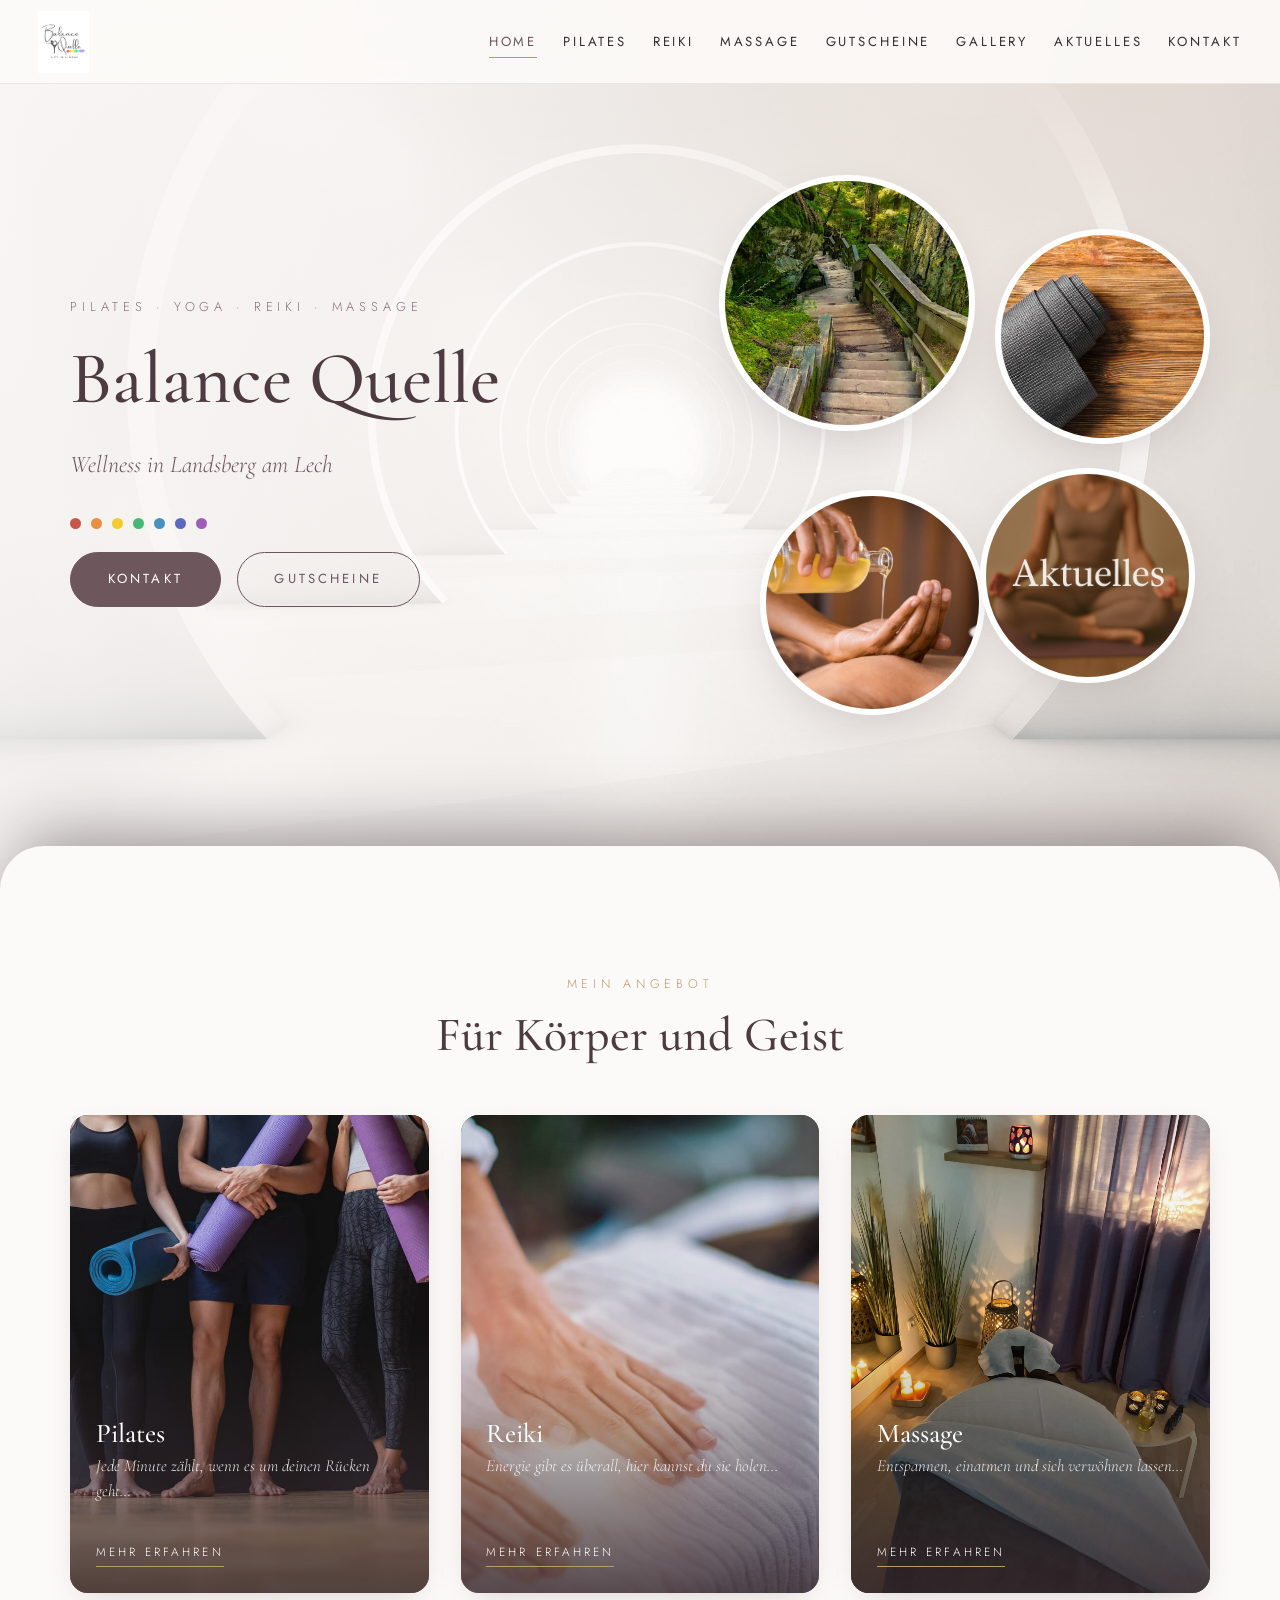
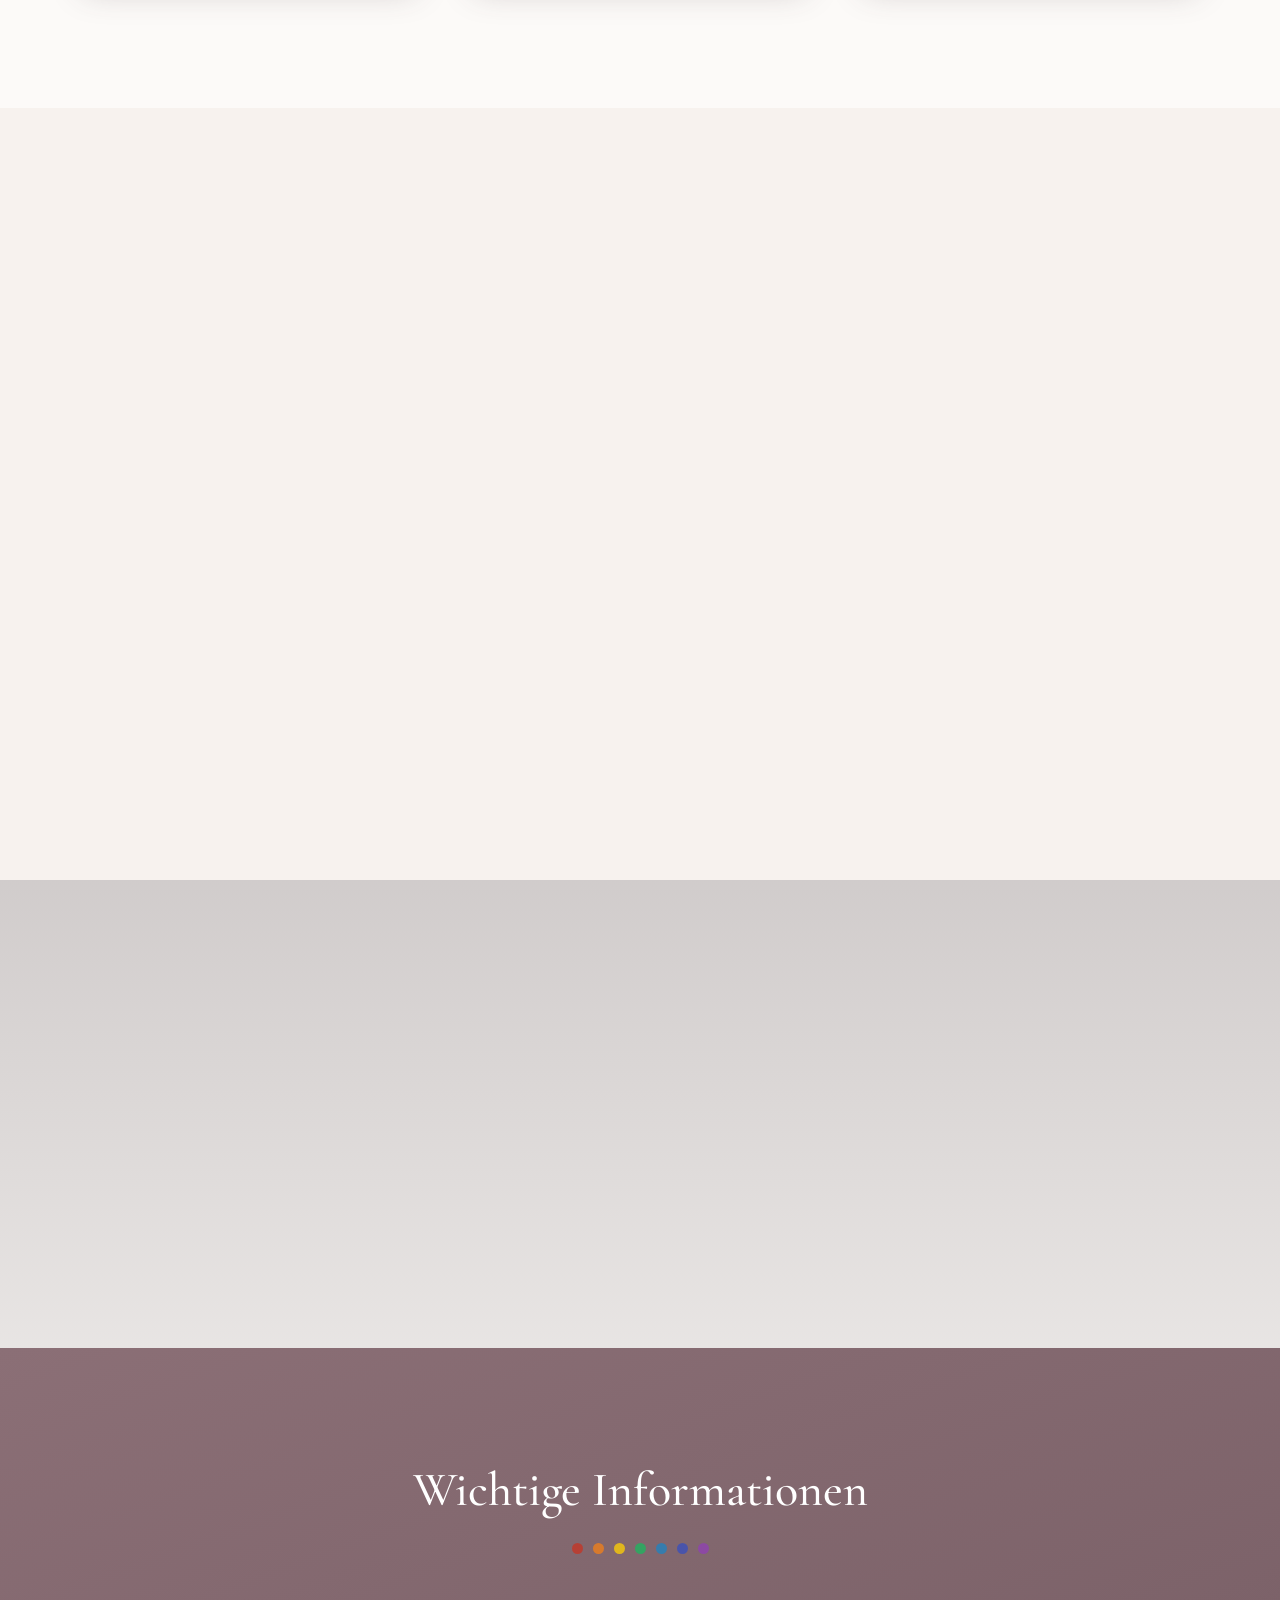
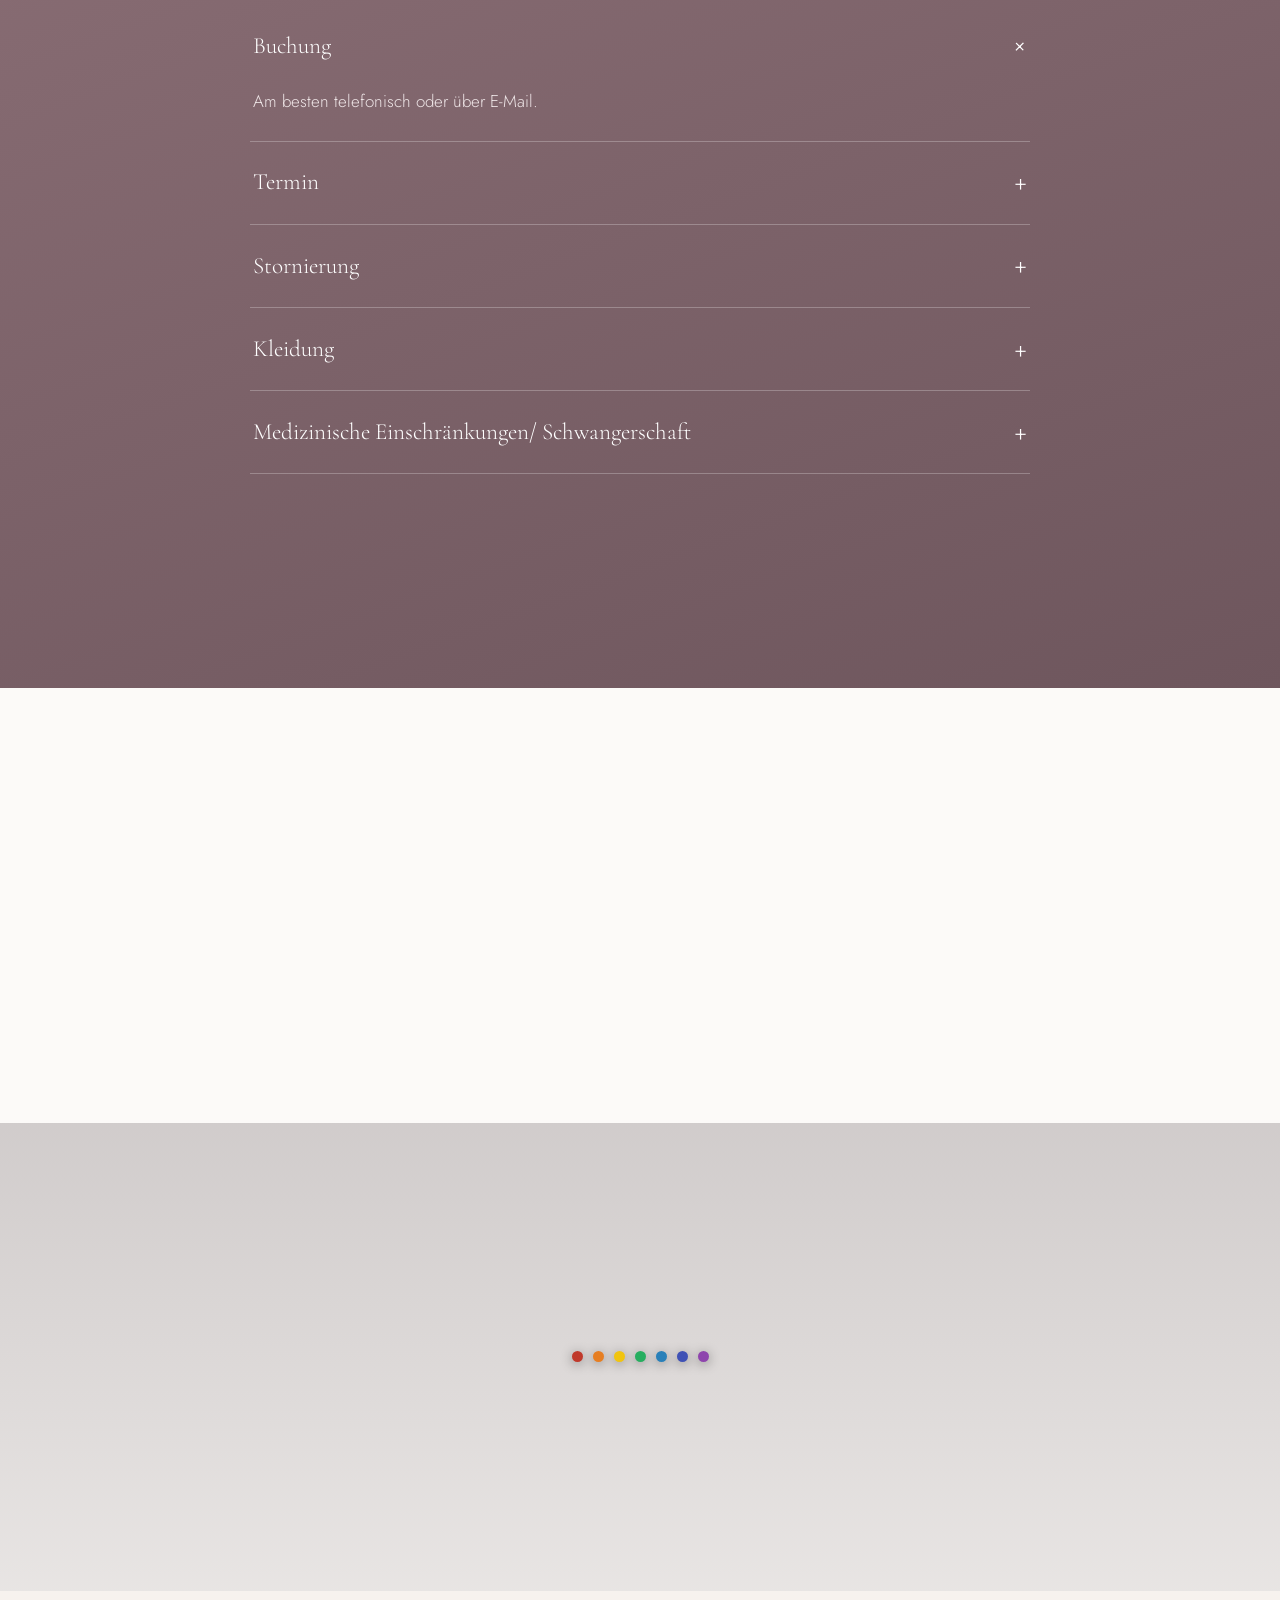
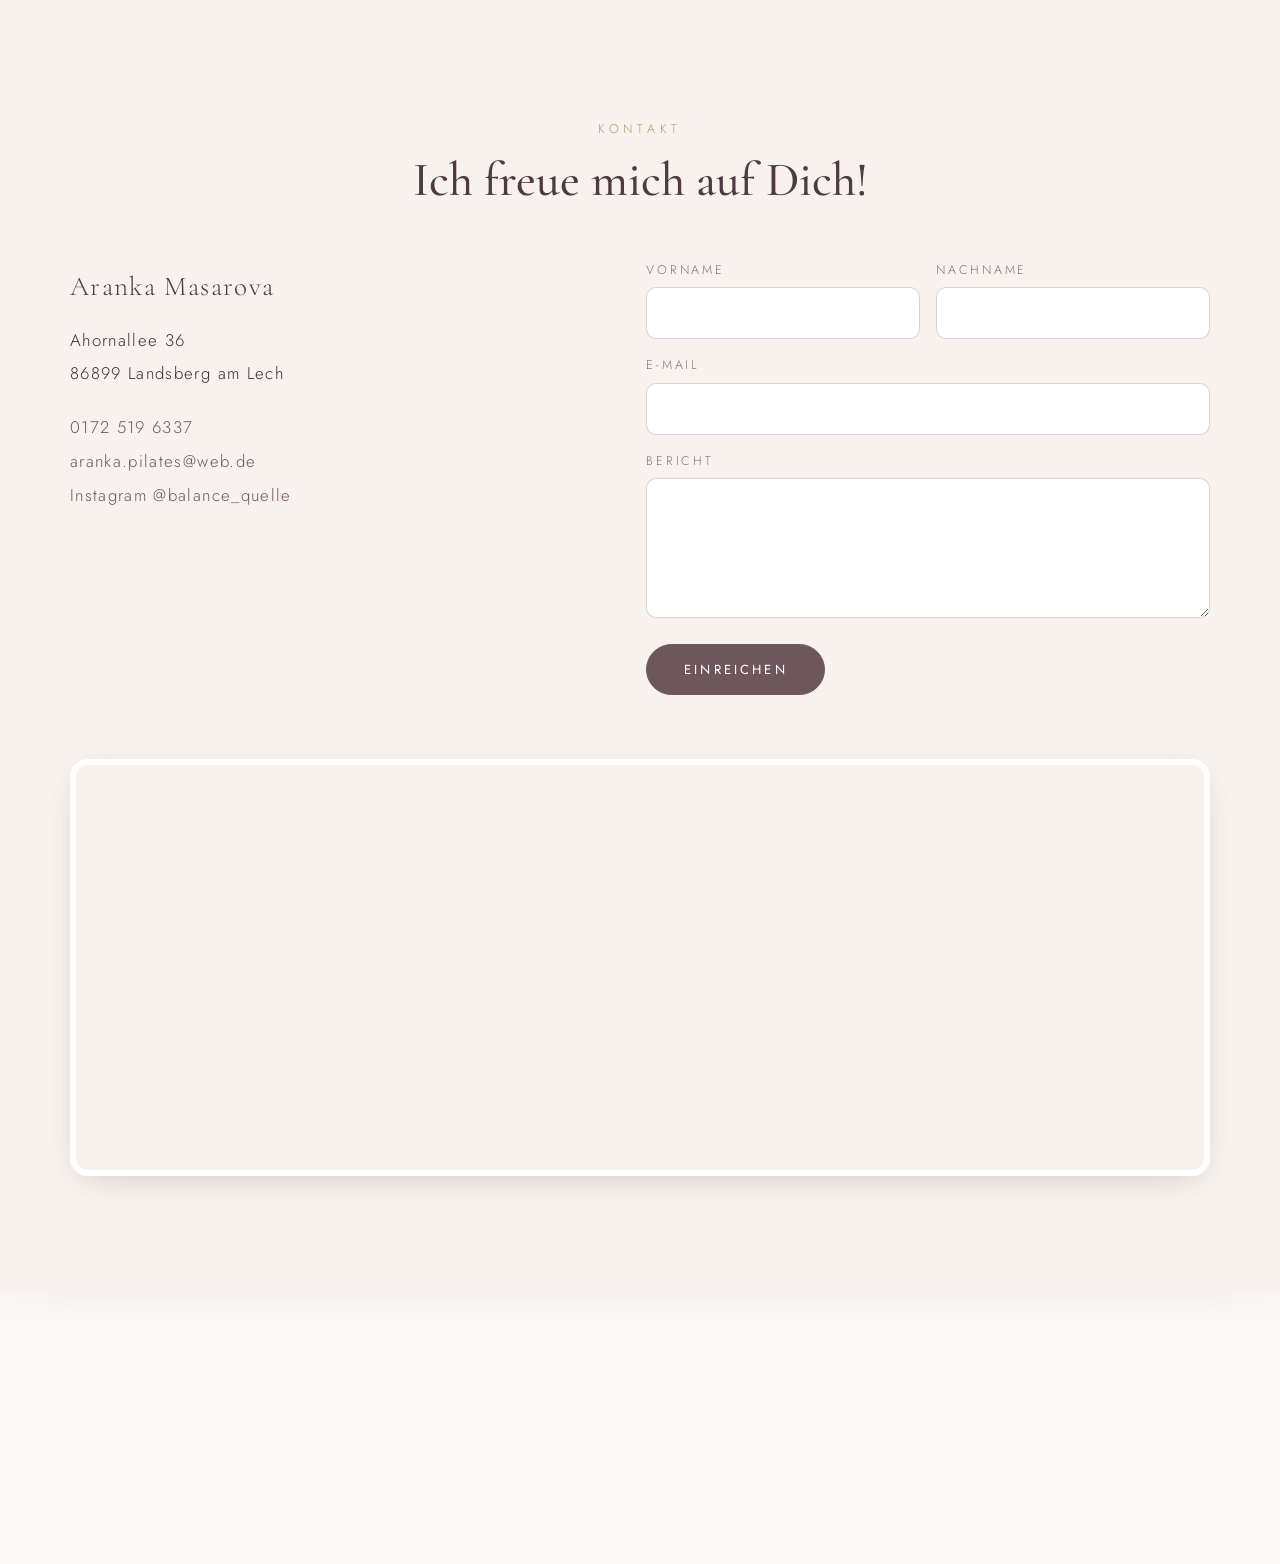
==== commit 5a45dc25: "Merge main do cms (zarovnání karet na homepage), bump cache na v=7" ====
--- a/index.html
+++ b/index.html
@@ -9,7 +9,7 @@
   <link rel="preconnect" href="https://fonts.googleapis.com">
   <link rel="preconnect" href="https://fonts.gstatic.com" crossorigin>
   <link href="https://fonts.googleapis.com/css2?family=Cormorant+Garamond:ital,wght@0,400;0,500;0,600;1,400;1,500&family=Jost:wght@300;400;500&display=swap" rel="stylesheet">
-  <link rel="stylesheet" href="assets/css/style.css?v=5">
+  <link rel="stylesheet" href="assets/css/style.css?v=7">
 </head>
 <body>
 
@@ -265,6 +265,20 @@
   </div>
 </footer>
 
+<!-- Popup s oznámením — obsah a zapnutí se řídí v administraci (content/popup.json) -->
+<div class="popup-overlay" id="popup" hidden>
+  <div class="popup-card" role="dialog" aria-modal="true" aria-labelledby="popup-titel">
+    <button class="popup-close" type="button" aria-label="Schließen">×</button>
+    <img class="popup-bild" src="" alt="" hidden>
+    <div class="popup-body">
+      <h3 id="popup-titel"></h3>
+      <p class="popup-text" hidden></p>
+      <a class="btn solid popup-btn" href="" hidden></a>
+    </div>
+  </div>
+</div>
+
 <script src="assets/js/main.js?v=4"></script>
+<script src="assets/js/cms-content.js?v=2"></script>
 </body>
 </html>
--- a/assets/css/style.css
+++ b/assets/css/style.css
@@ -22,6 +22,9 @@
 }
 
 *, *::before, *::after { box-sizing: border-box; }
+
+/* Atribut hidden musí přebít display z tříd (popup, jeho tlačítko a obrázek) */
+[hidden] { display: none !important; }
 
 html { scroll-behavior: smooth; }
 
@@ -748,6 +751,48 @@
   border: 0;
 }
 
+/* ---------- Popup s oznámením (řízeno z administrace) ---------- */
+
+.popup-overlay {
+  position: fixed;
+  inset: 0;
+  z-index: 200;
+  display: grid;
+  place-items: center;
+  padding: 1.5rem;
+  background: rgba(55, 41, 46, .55);
+  backdrop-filter: blur(4px);
+  -webkit-backdrop-filter: blur(4px);
+}
+.popup-card {
+  position: relative;
+  width: min(420px, 100%);
+  max-height: 88svh;
+  overflow-y: auto;
+  background: var(--warm-white);
+  border-radius: var(--radius);
+  box-shadow: 0 30px 80px -20px rgba(0, 0, 0, .5);
+}
+.popup-bild { width: 100%; }
+.popup-body { padding: 1.6rem 1.8rem 2rem; text-align: center; }
+.popup-body h3 { margin-bottom: .4rem; }
+.popup-body .popup-text { margin: 0 0 1.2rem; }
+.popup-close {
+  position: absolute;
+  top: .6rem; right: .6rem;
+  width: 40px; height: 40px;
+  border: 0;
+  border-radius: 50%;
+  background: rgba(252, 250, 248, .92);
+  color: var(--ink);
+  font-size: 1.5rem;
+  line-height: 1;
+  cursor: pointer;
+  box-shadow: 0 4px 14px rgba(0, 0, 0, .25);
+}
+.popup-close:hover { background: #fff; }
+body.popup-open { overflow: hidden; }
+
 /* ---------- Footer ---------- */
 
 .site-footer {
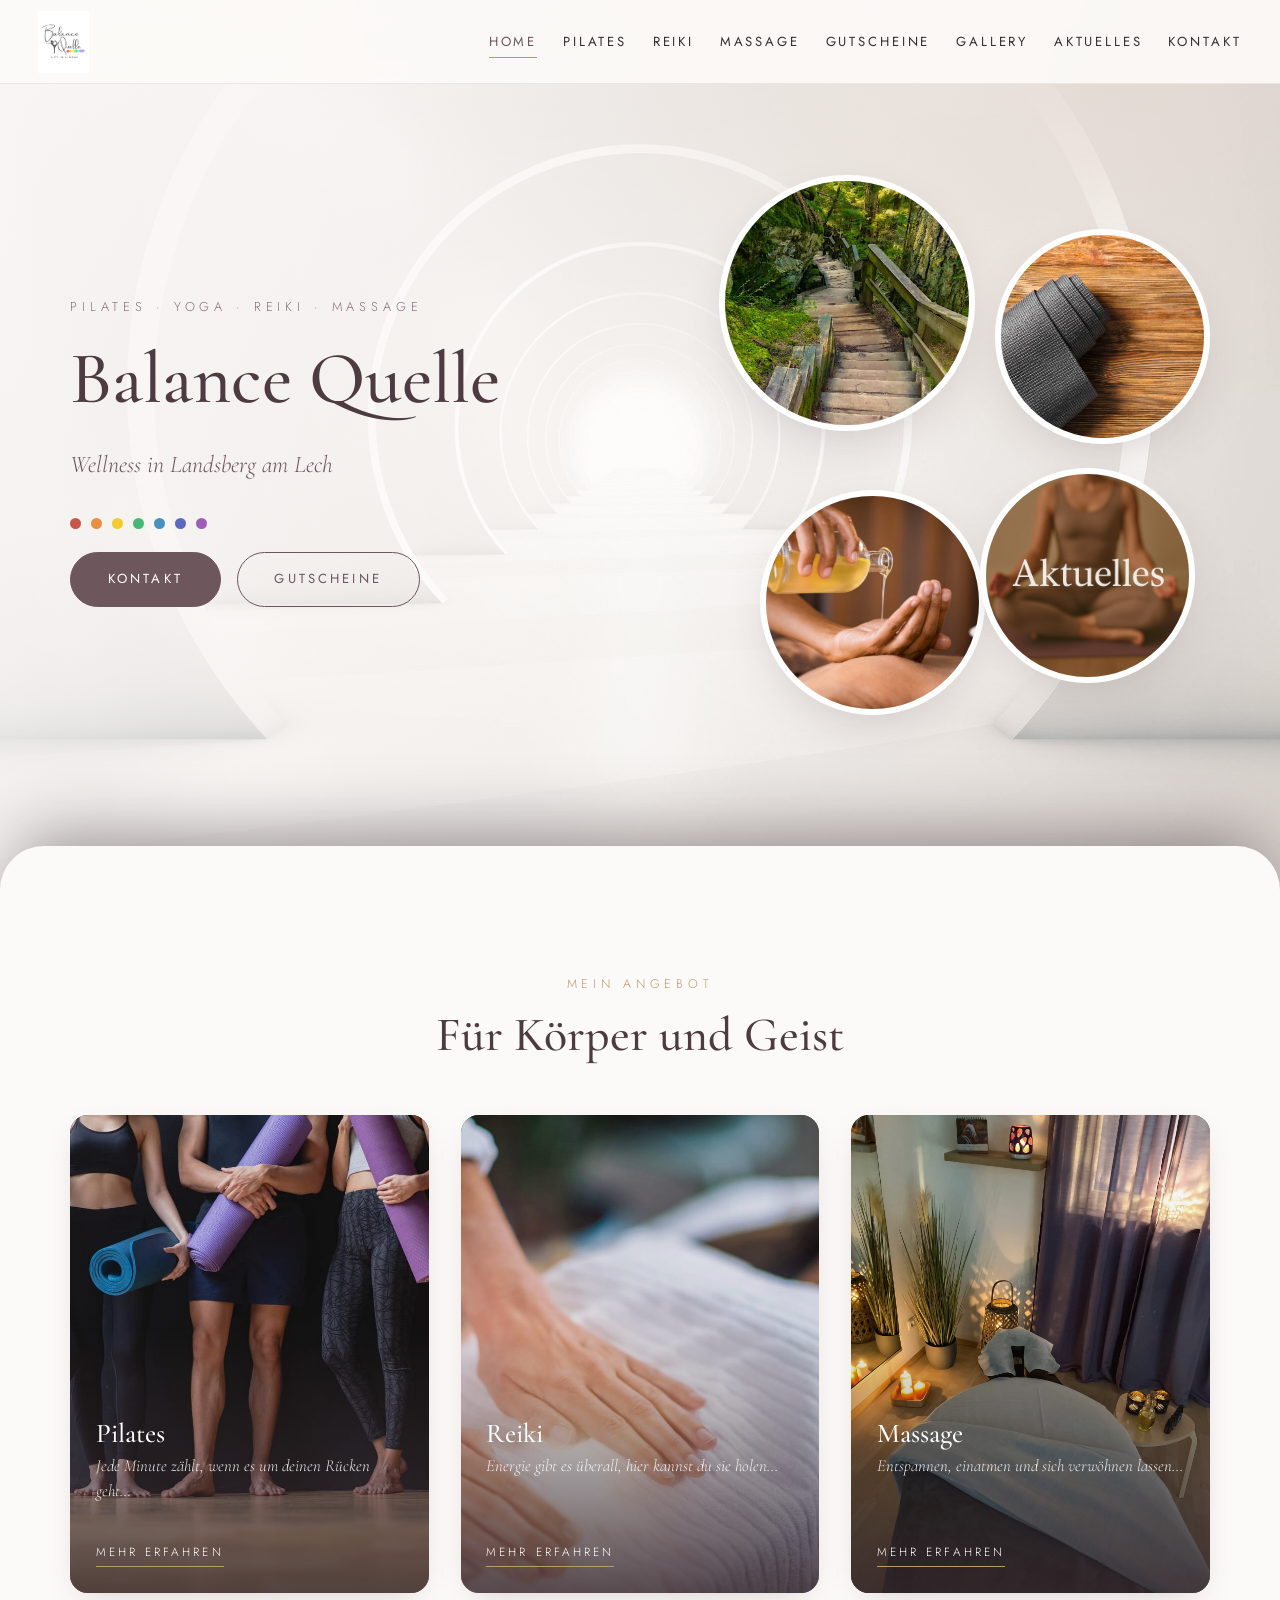
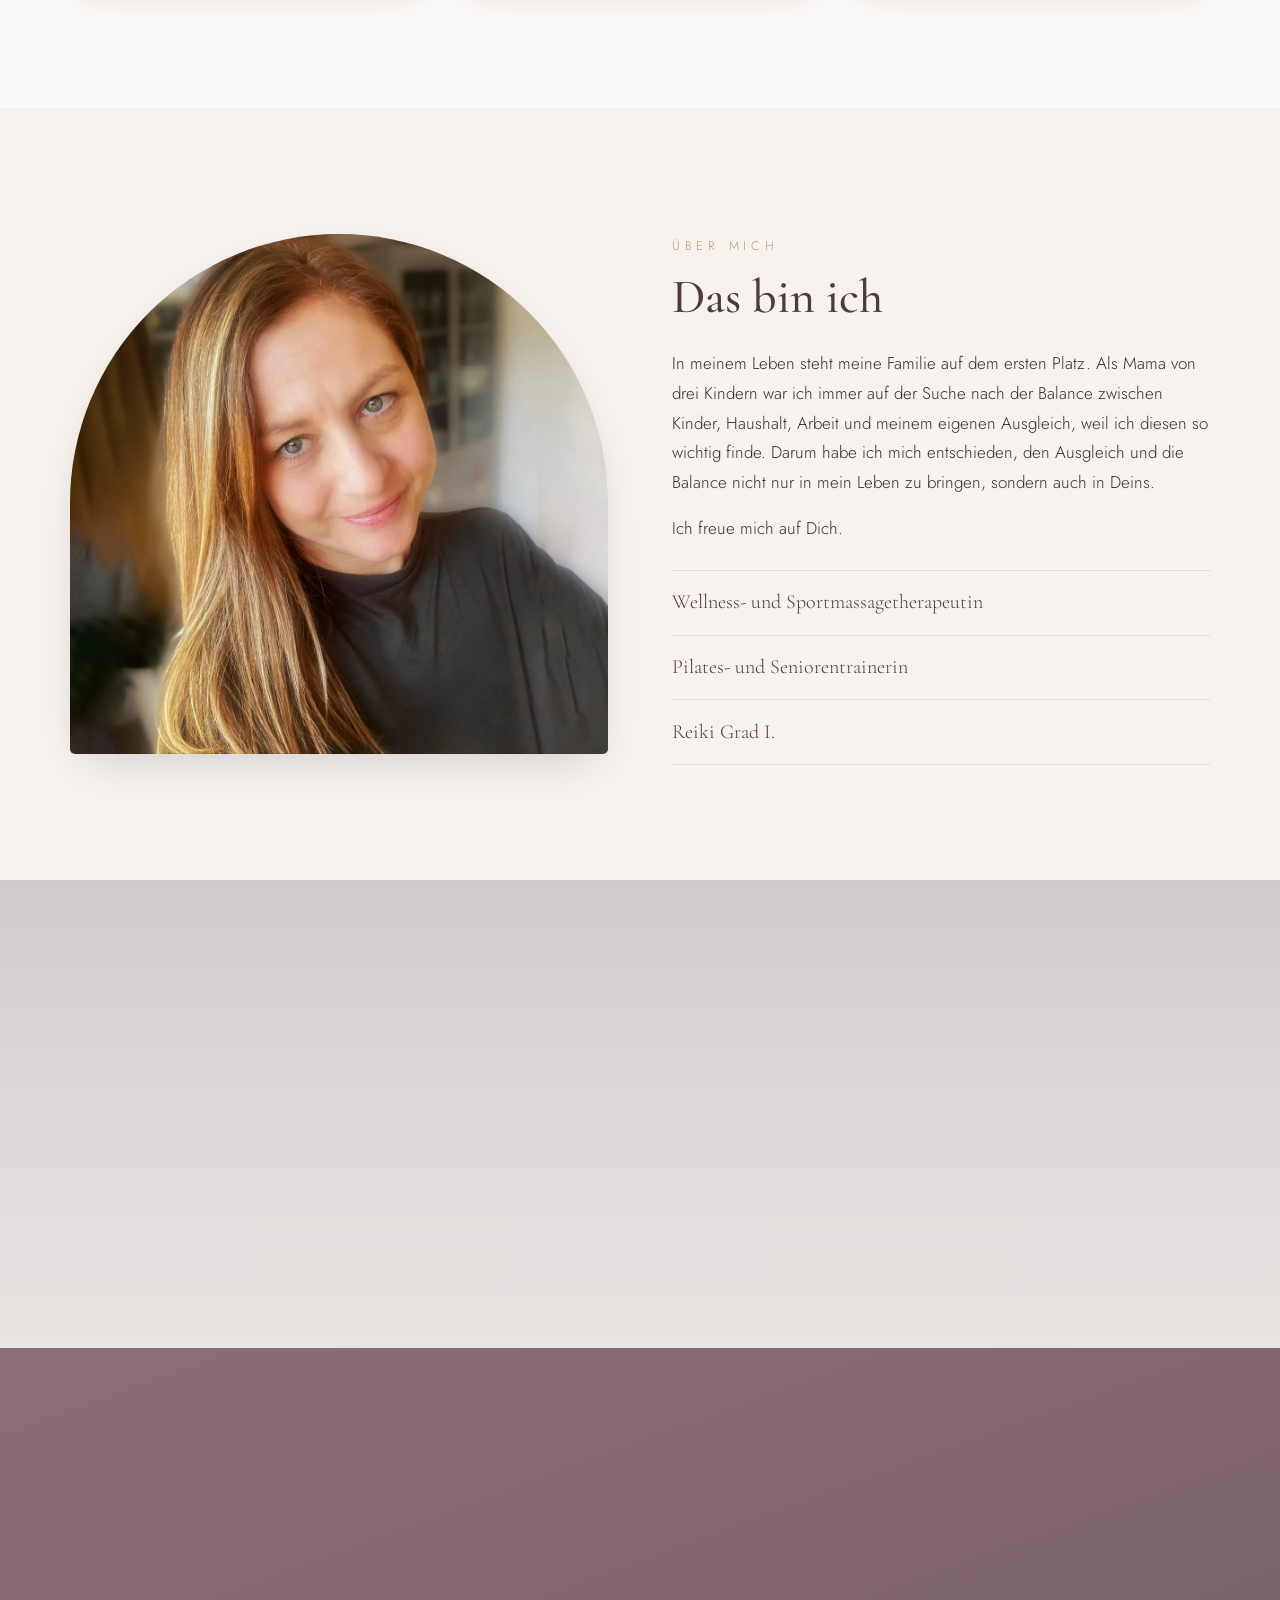
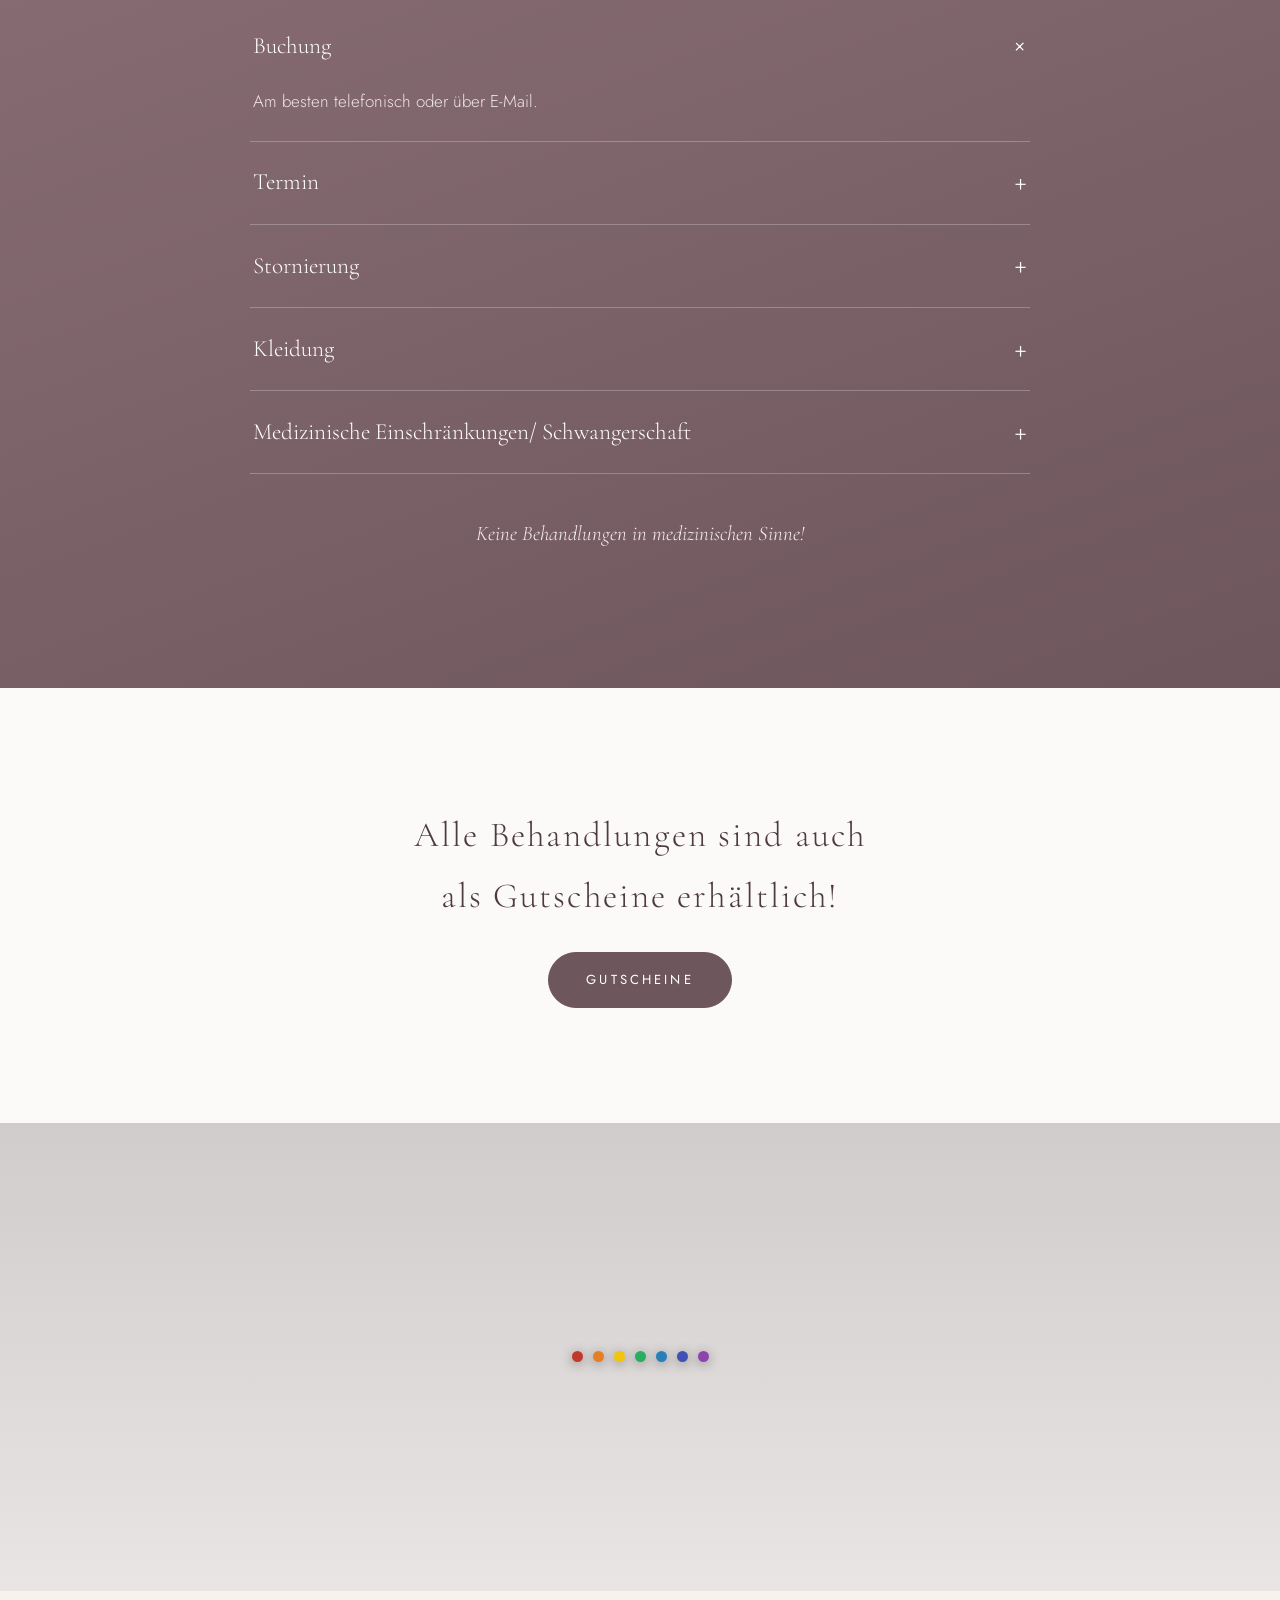
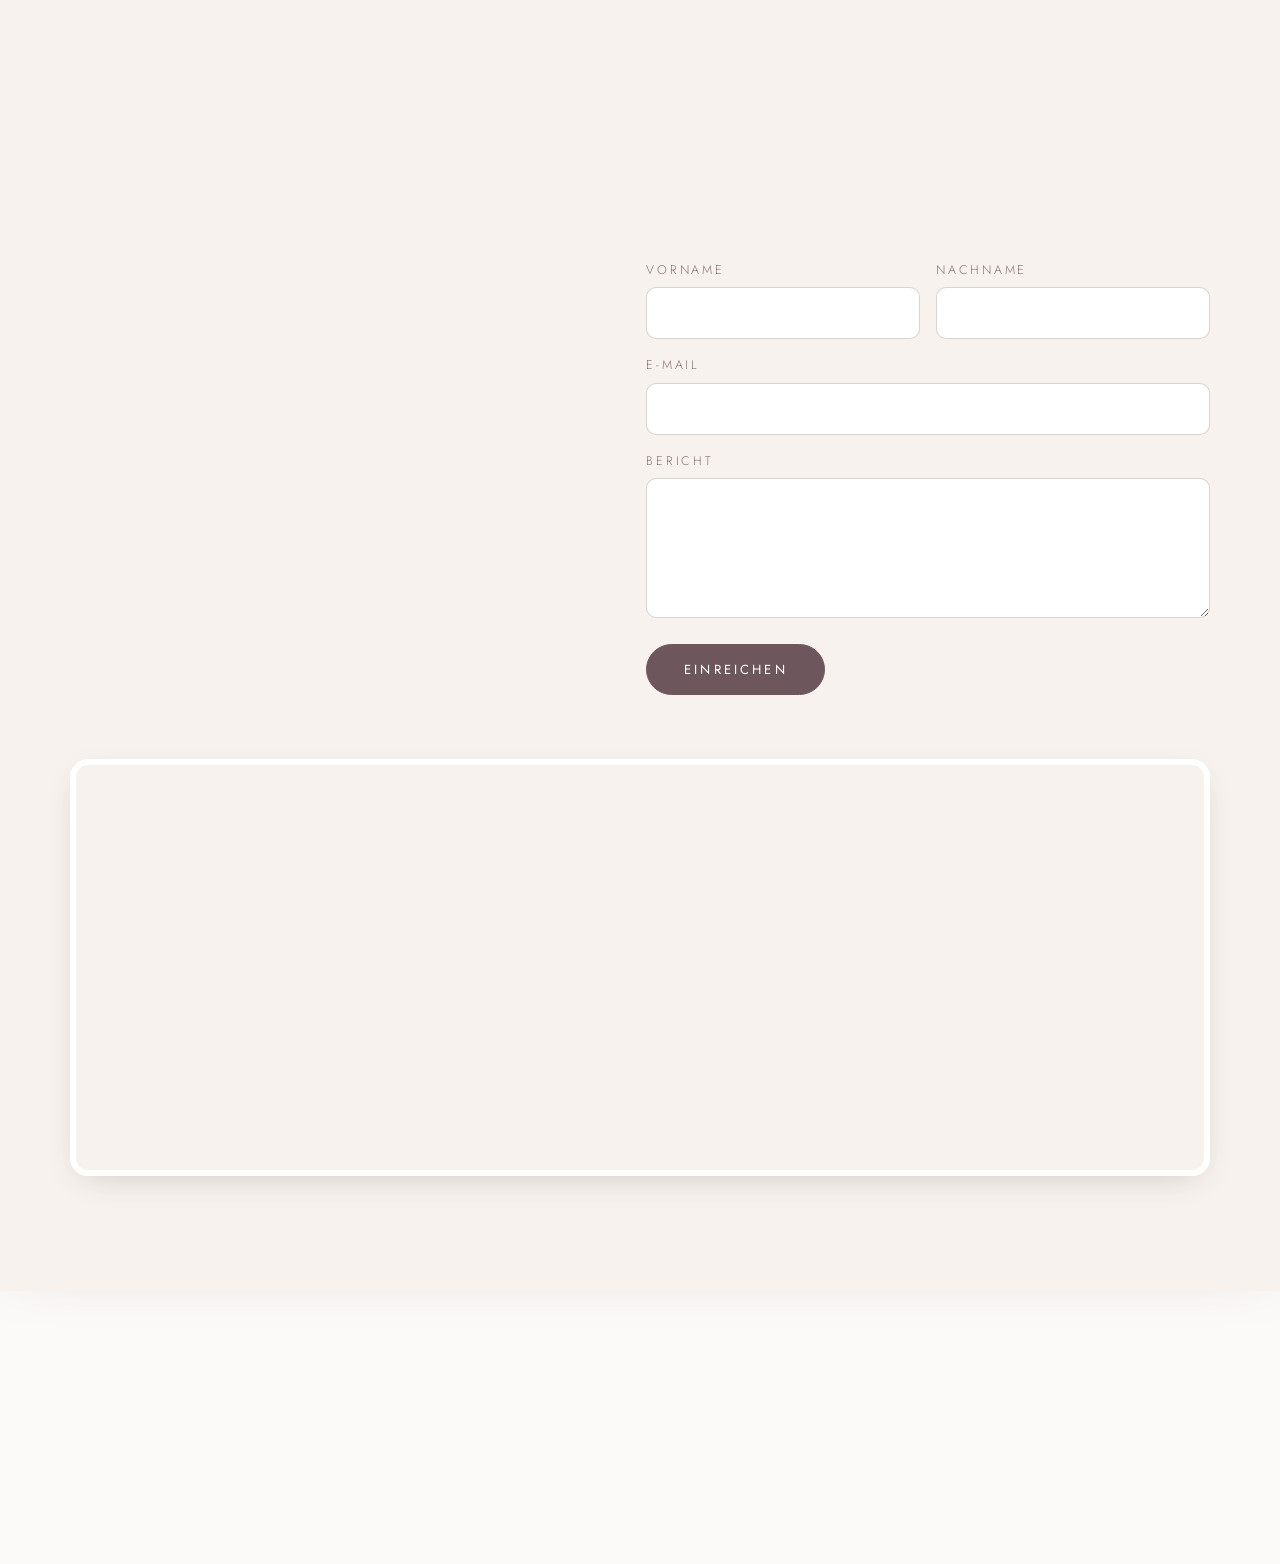
==== commit 0a90cc42: "Patička: odkazy znovu klikatelné (isolation na body) Patička se z-index: -1 spadla pod <body>, takže" ====
--- a/index.html
+++ b/index.html
@@ -9,7 +9,7 @@
   <link rel="preconnect" href="https://fonts.googleapis.com">
   <link rel="preconnect" href="https://fonts.gstatic.com" crossorigin>
   <link href="https://fonts.googleapis.com/css2?family=Cormorant+Garamond:ital,wght@0,400;0,500;0,600;1,400;1,500&family=Jost:wght@300;400;500&display=swap" rel="stylesheet">
-  <link rel="stylesheet" href="assets/css/style.css?v=7">
+  <link rel="stylesheet" href="assets/css/style.css?v=6">
 </head>
 <body>
 
@@ -265,20 +265,6 @@
   </div>
 </footer>
 
-<!-- Popup s oznámením — obsah a zapnutí se řídí v administraci (content/popup.json) -->
-<div class="popup-overlay" id="popup" hidden>
-  <div class="popup-card" role="dialog" aria-modal="true" aria-labelledby="popup-titel">
-    <button class="popup-close" type="button" aria-label="Schließen">×</button>
-    <img class="popup-bild" src="" alt="" hidden>
-    <div class="popup-body">
-      <h3 id="popup-titel"></h3>
-      <p class="popup-text" hidden></p>
-      <a class="btn solid popup-btn" href="" hidden></a>
-    </div>
-  </div>
-</div>
-
 <script src="assets/js/main.js?v=4"></script>
-<script src="assets/js/cms-content.js?v=2"></script>
 </body>
 </html>
--- a/assets/css/style.css
+++ b/assets/css/style.css
@@ -23,9 +23,6 @@
 
 *, *::before, *::after { box-sizing: border-box; }
 
-/* Atribut hidden musí přebít display z tříd (popup, jeho tlačítko a obrázek) */
-[hidden] { display: none !important; }
-
 html { scroll-behavior: smooth; }
 
 body {
@@ -37,6 +34,8 @@
   color: var(--ink);
   background: var(--warm-white);
   -webkit-font-smoothing: antialiased;
+  /* vlastní stacking context — patička se z-index: -1 jinak spadne pod body a nejde kliknout */
+  isolation: isolate;
 }
 
 img { max-width: 100%; display: block; }
@@ -751,48 +750,6 @@
   border: 0;
 }
 
-/* ---------- Popup s oznámením (řízeno z administrace) ---------- */
-
-.popup-overlay {
-  position: fixed;
-  inset: 0;
-  z-index: 200;
-  display: grid;
-  place-items: center;
-  padding: 1.5rem;
-  background: rgba(55, 41, 46, .55);
-  backdrop-filter: blur(4px);
-  -webkit-backdrop-filter: blur(4px);
-}
-.popup-card {
-  position: relative;
-  width: min(420px, 100%);
-  max-height: 88svh;
-  overflow-y: auto;
-  background: var(--warm-white);
-  border-radius: var(--radius);
-  box-shadow: 0 30px 80px -20px rgba(0, 0, 0, .5);
-}
-.popup-bild { width: 100%; }
-.popup-body { padding: 1.6rem 1.8rem 2rem; text-align: center; }
-.popup-body h3 { margin-bottom: .4rem; }
-.popup-body .popup-text { margin: 0 0 1.2rem; }
-.popup-close {
-  position: absolute;
-  top: .6rem; right: .6rem;
-  width: 40px; height: 40px;
-  border: 0;
-  border-radius: 50%;
-  background: rgba(252, 250, 248, .92);
-  color: var(--ink);
-  font-size: 1.5rem;
-  line-height: 1;
-  cursor: pointer;
-  box-shadow: 0 4px 14px rgba(0, 0, 0, .25);
-}
-.popup-close:hover { background: #fff; }
-body.popup-open { overflow: hidden; }
-
 /* ---------- Footer ---------- */
 
 .site-footer {
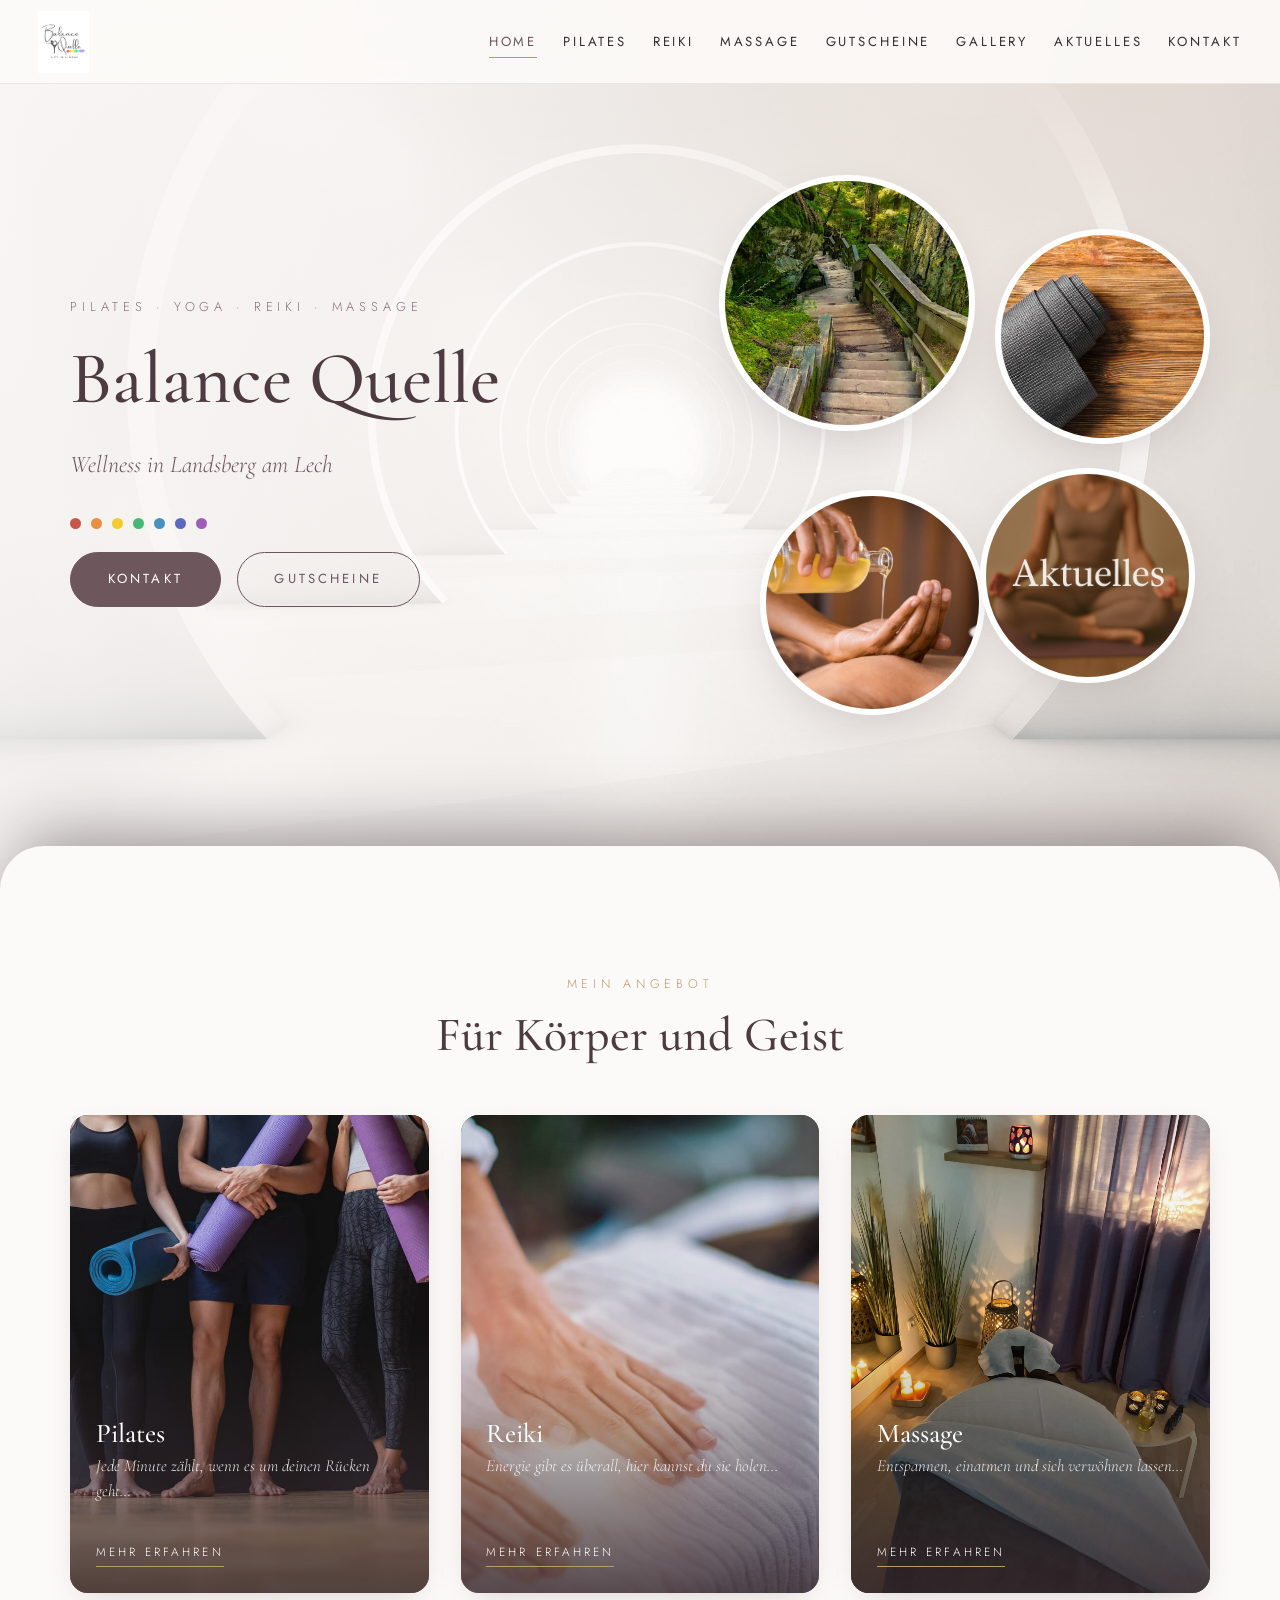
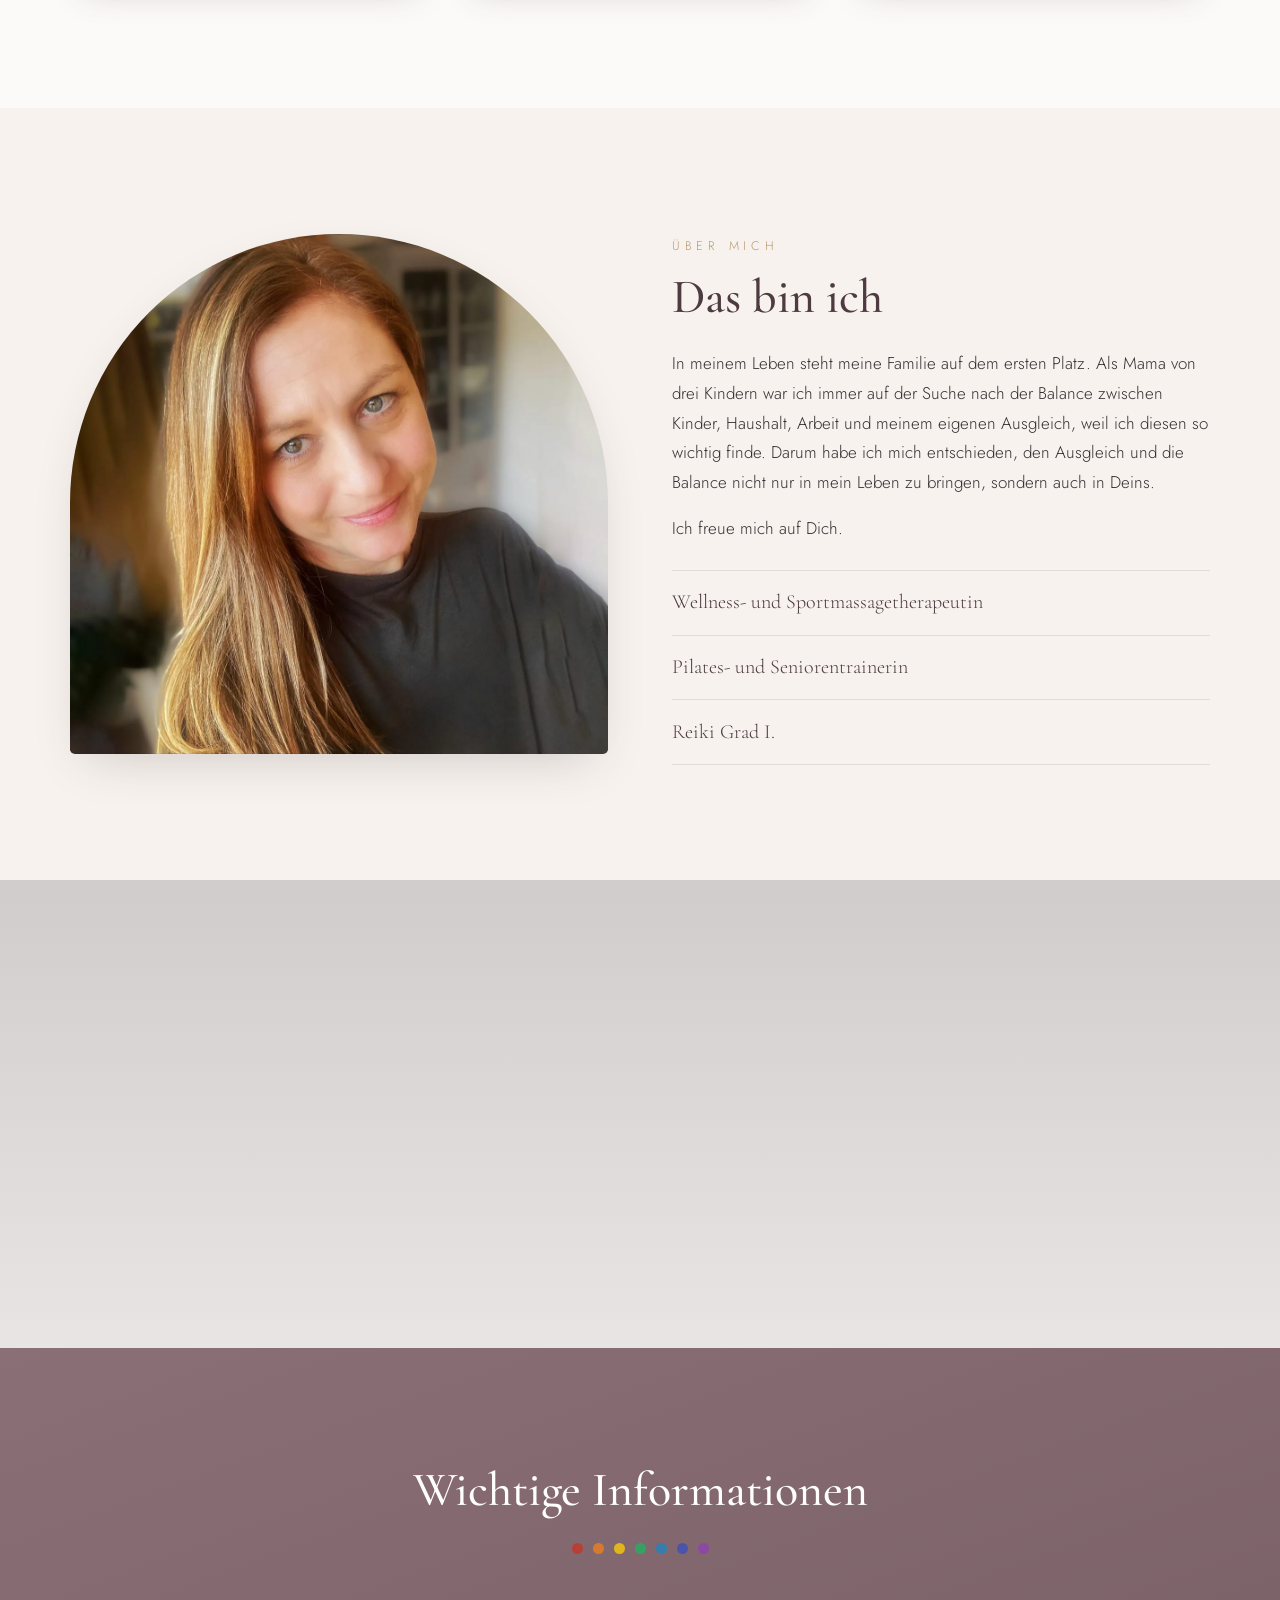
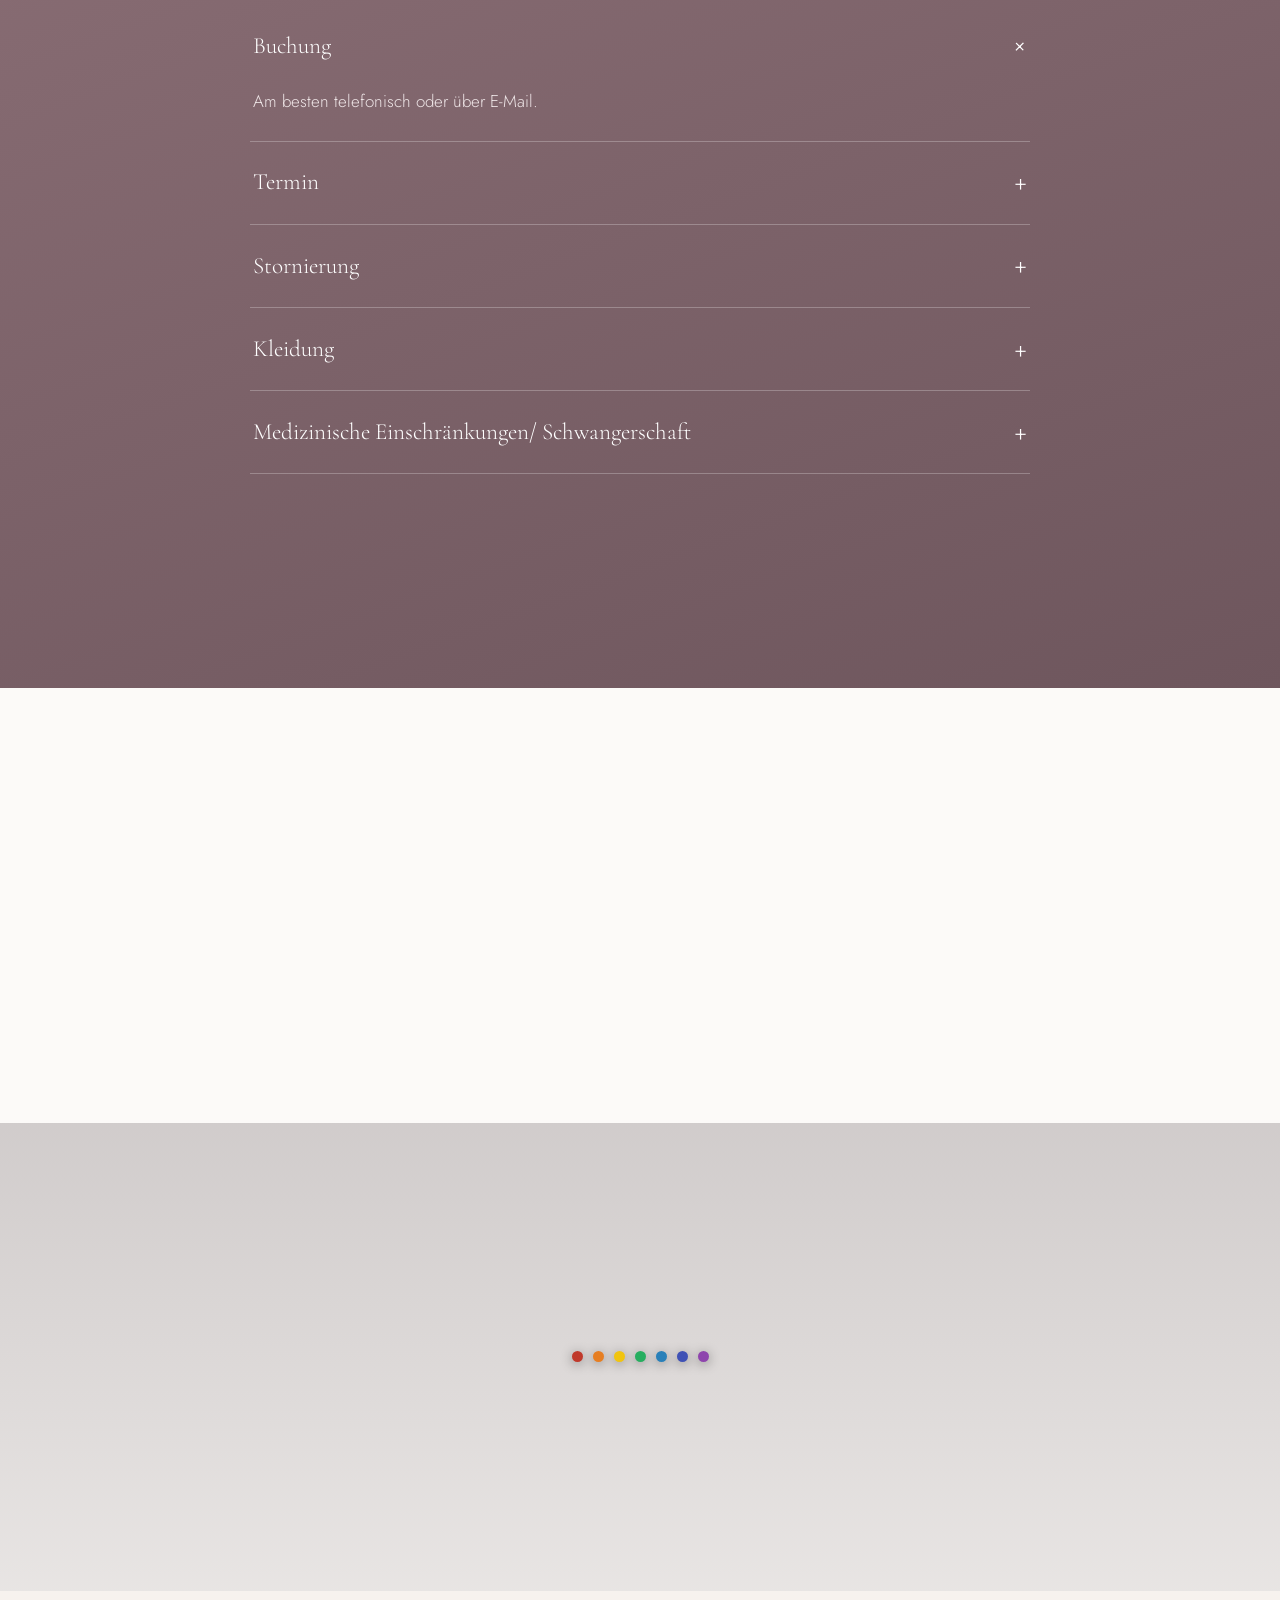
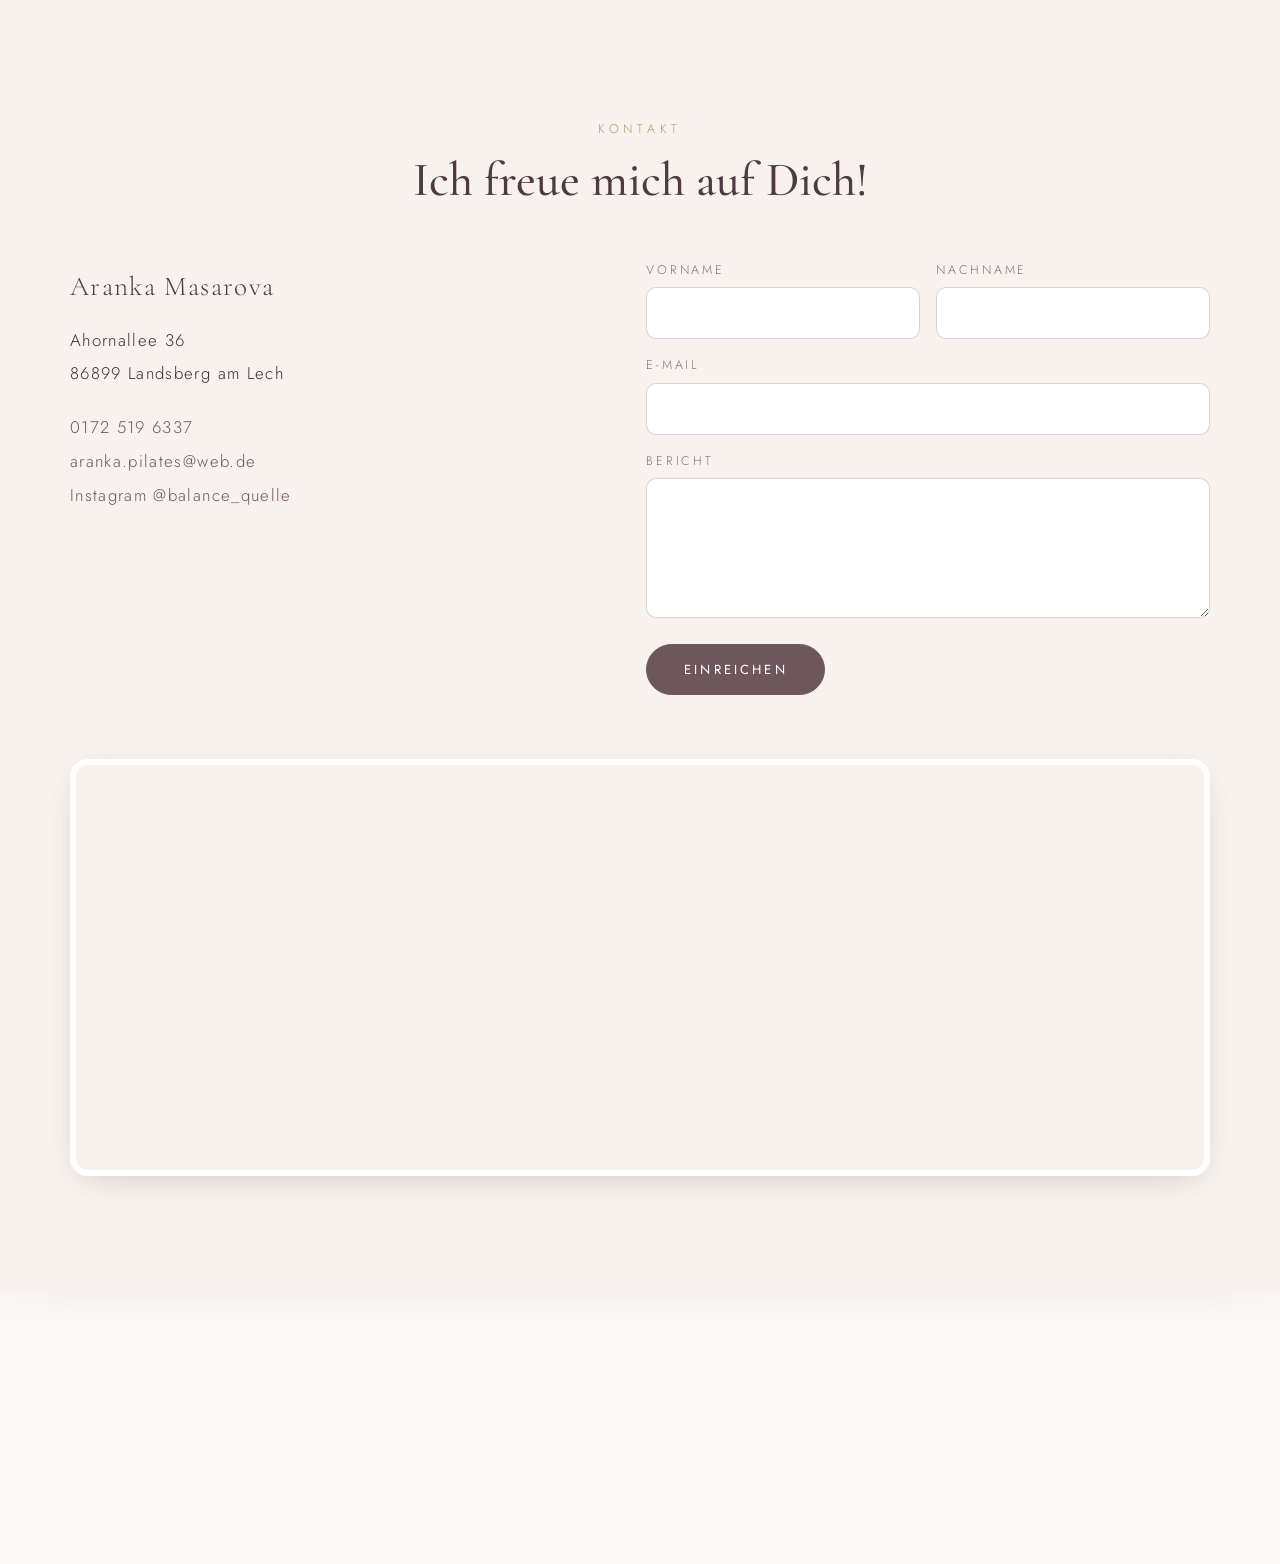
==== commit 0f74925d: "Merge main do cms (oprava patičky), cache-buster style.css v=8 Co-Authored-By: Claude Opus 5.5 <nore" ====
--- a/index.html
+++ b/index.html
@@ -9,7 +9,7 @@
   <link rel="preconnect" href="https://fonts.googleapis.com">
   <link rel="preconnect" href="https://fonts.gstatic.com" crossorigin>
   <link href="https://fonts.googleapis.com/css2?family=Cormorant+Garamond:ital,wght@0,400;0,500;0,600;1,400;1,500&family=Jost:wght@300;400;500&display=swap" rel="stylesheet">
-  <link rel="stylesheet" href="assets/css/style.css?v=6">
+  <link rel="stylesheet" href="assets/css/style.css?v=8">
 </head>
 <body>
 
@@ -265,6 +265,20 @@
   </div>
 </footer>
 
+<!-- Popup s oznámením — obsah a zapnutí se řídí v administraci (content/popup.json) -->
+<div class="popup-overlay" id="popup" hidden>
+  <div class="popup-card" role="dialog" aria-modal="true" aria-labelledby="popup-titel">
+    <button class="popup-close" type="button" aria-label="Schließen">×</button>
+    <img class="popup-bild" src="" alt="" hidden>
+    <div class="popup-body">
+      <h3 id="popup-titel"></h3>
+      <p class="popup-text" hidden></p>
+      <a class="btn solid popup-btn" href="" hidden></a>
+    </div>
+  </div>
+</div>
+
 <script src="assets/js/main.js?v=4"></script>
+<script src="assets/js/cms-content.js?v=2"></script>
 </body>
 </html>
--- a/assets/css/style.css
+++ b/assets/css/style.css
@@ -22,6 +22,9 @@
 }
 
 *, *::before, *::after { box-sizing: border-box; }
+
+/* Atribut hidden musí přebít display z tříd (popup, jeho tlačítko a obrázek) */
+[hidden] { display: none !important; }
 
 html { scroll-behavior: smooth; }
 
@@ -750,6 +753,48 @@
   border: 0;
 }
 
+/* ---------- Popup s oznámením (řízeno z administrace) ---------- */
+
+.popup-overlay {
+  position: fixed;
+  inset: 0;
+  z-index: 200;
+  display: grid;
+  place-items: center;
+  padding: 1.5rem;
+  background: rgba(55, 41, 46, .55);
+  backdrop-filter: blur(4px);
+  -webkit-backdrop-filter: blur(4px);
+}
+.popup-card {
+  position: relative;
+  width: min(420px, 100%);
+  max-height: 88svh;
+  overflow-y: auto;
+  background: var(--warm-white);
+  border-radius: var(--radius);
+  box-shadow: 0 30px 80px -20px rgba(0, 0, 0, .5);
+}
+.popup-bild { width: 100%; }
+.popup-body { padding: 1.6rem 1.8rem 2rem; text-align: center; }
+.popup-body h3 { margin-bottom: .4rem; }
+.popup-body .popup-text { margin: 0 0 1.2rem; }
+.popup-close {
+  position: absolute;
+  top: .6rem; right: .6rem;
+  width: 40px; height: 40px;
+  border: 0;
+  border-radius: 50%;
+  background: rgba(252, 250, 248, .92);
+  color: var(--ink);
+  font-size: 1.5rem;
+  line-height: 1;
+  cursor: pointer;
+  box-shadow: 0 4px 14px rgba(0, 0, 0, .25);
+}
+.popup-close:hover { background: #fff; }
+body.popup-open { overflow: hidden; }
+
 /* ---------- Footer ---------- */
 
 .site-footer {
